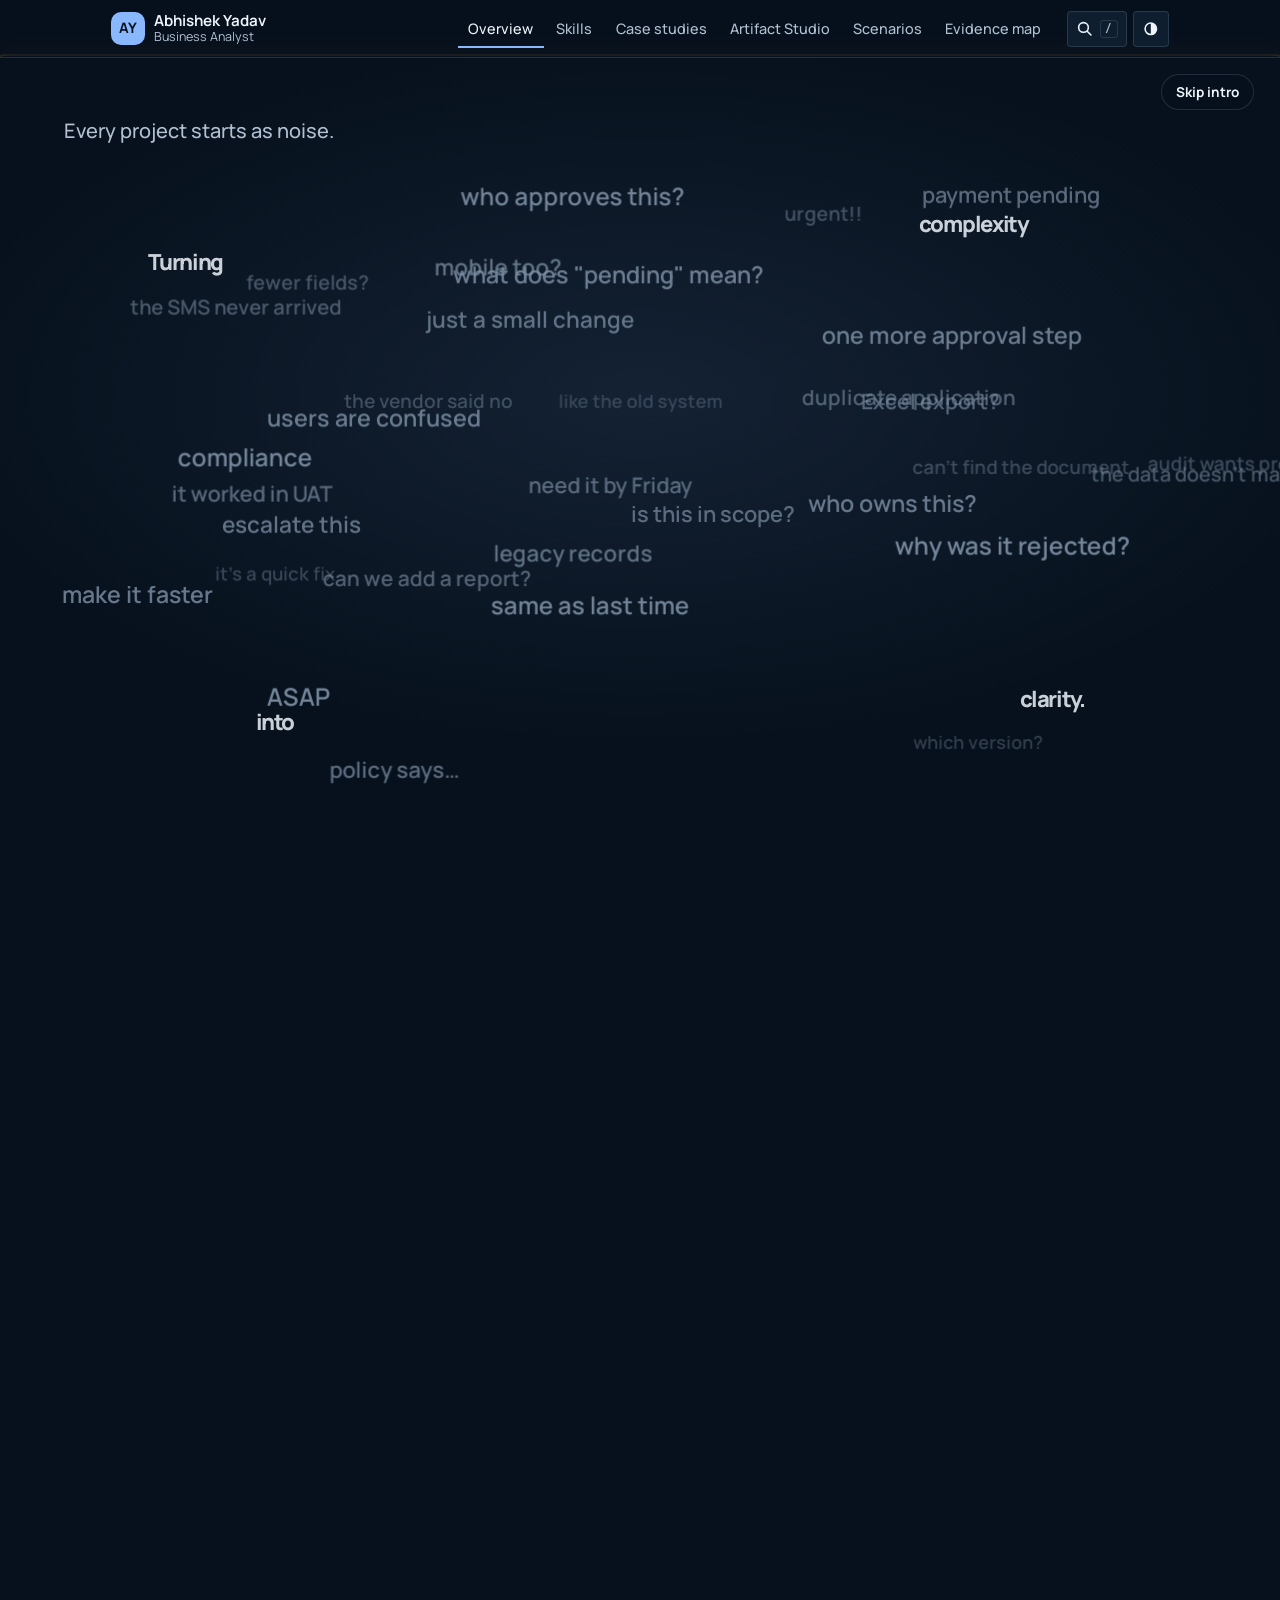
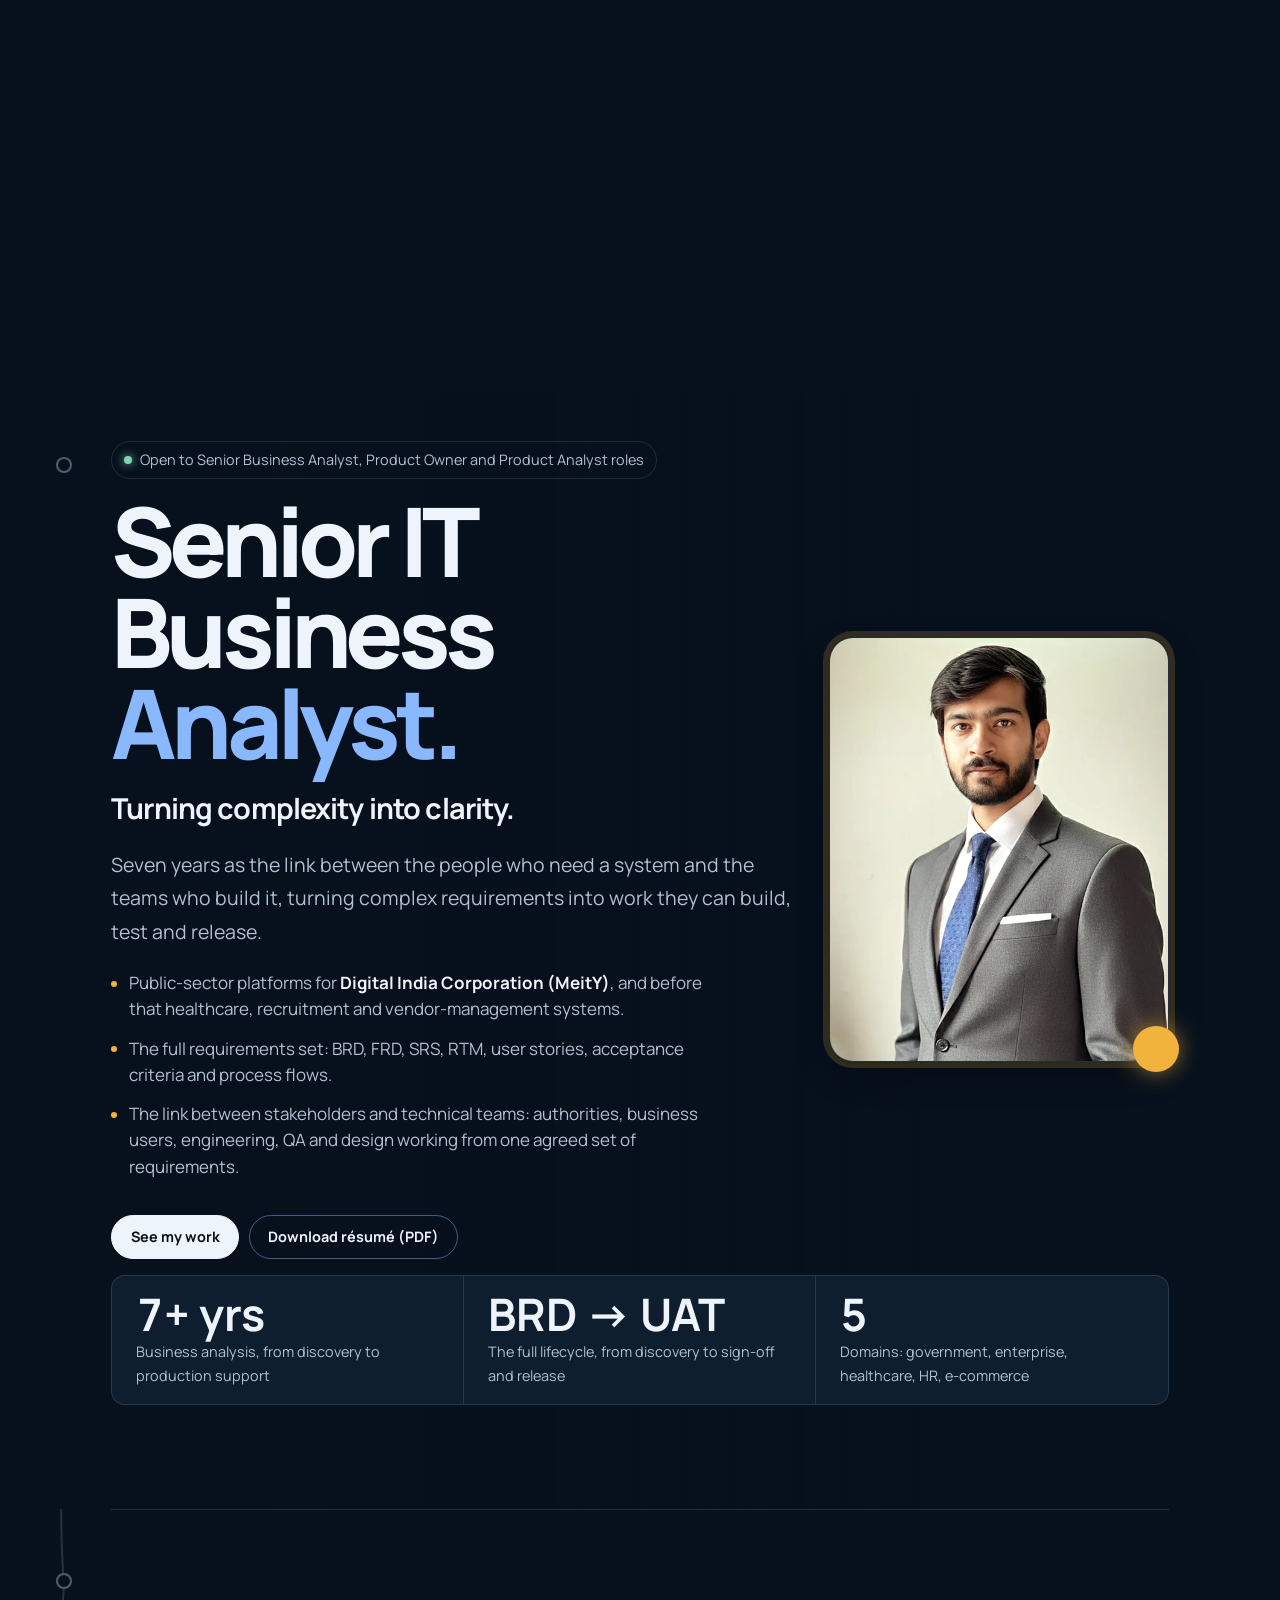
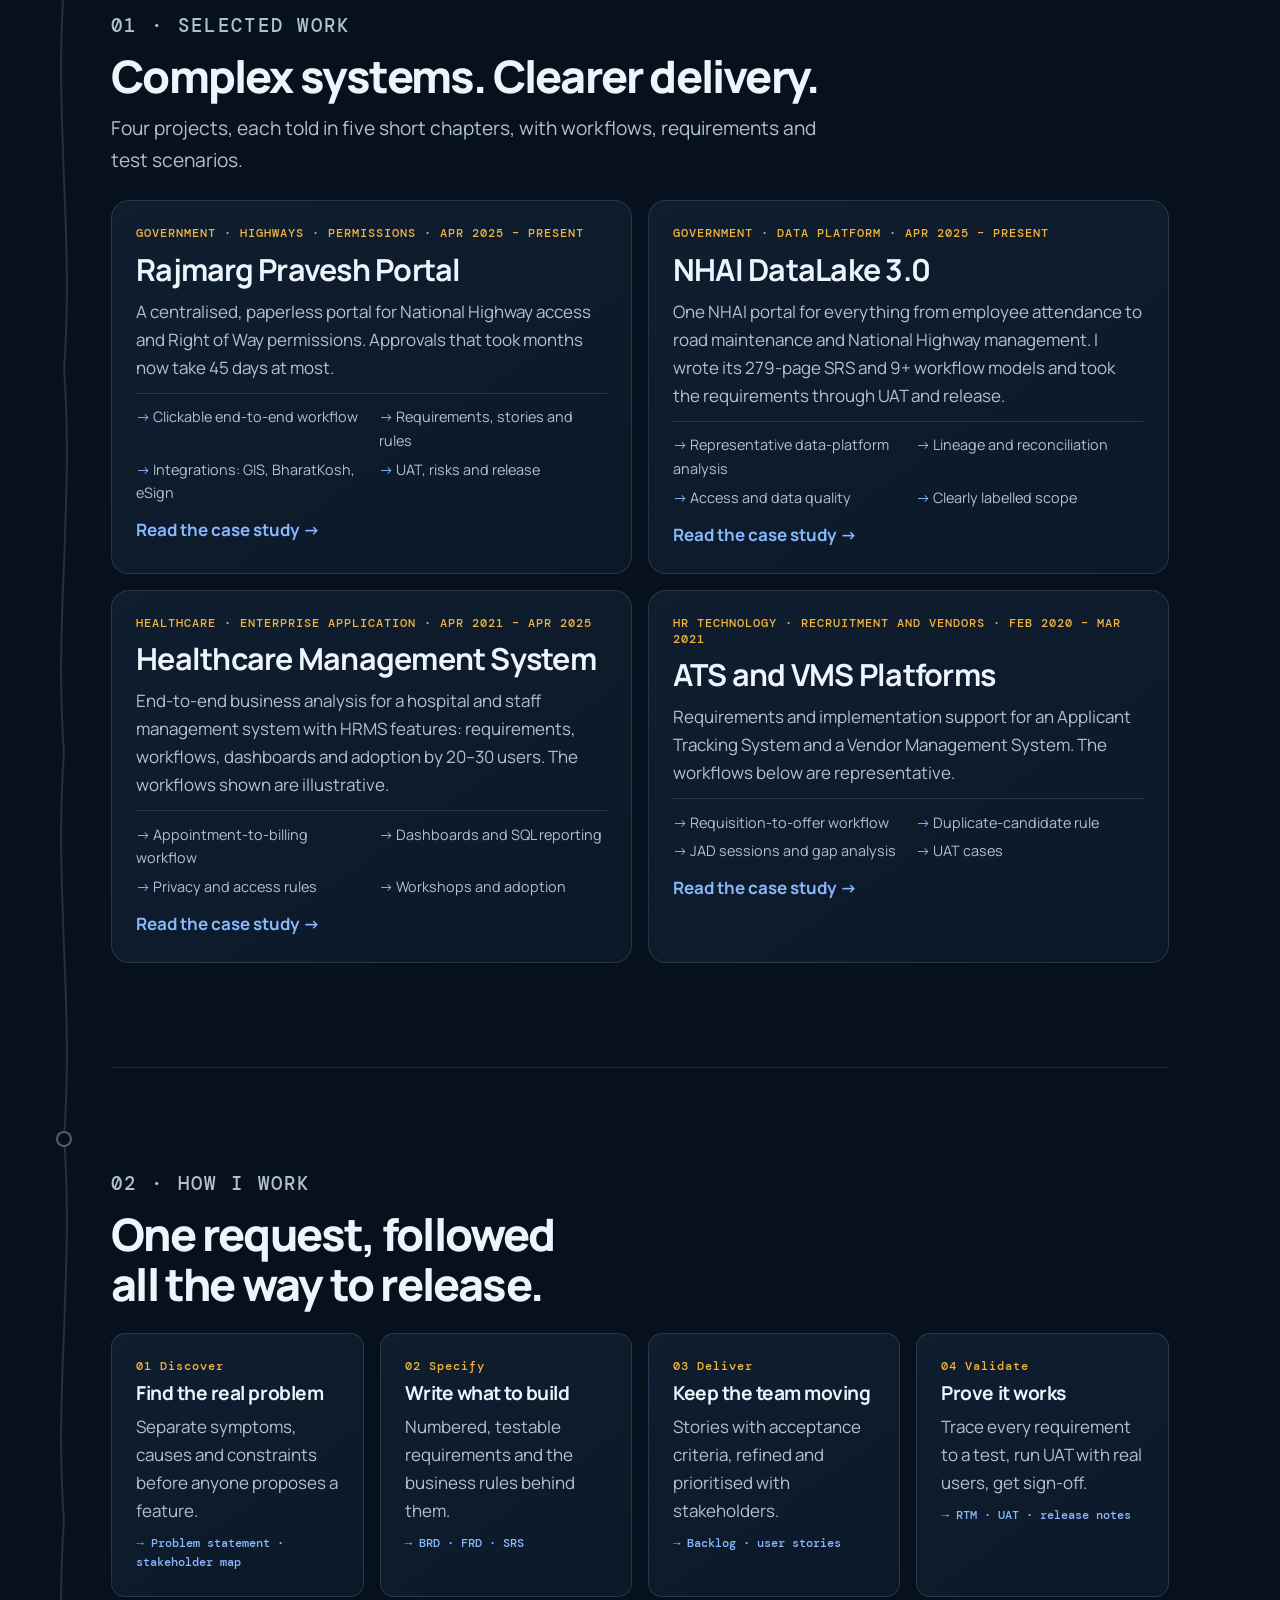
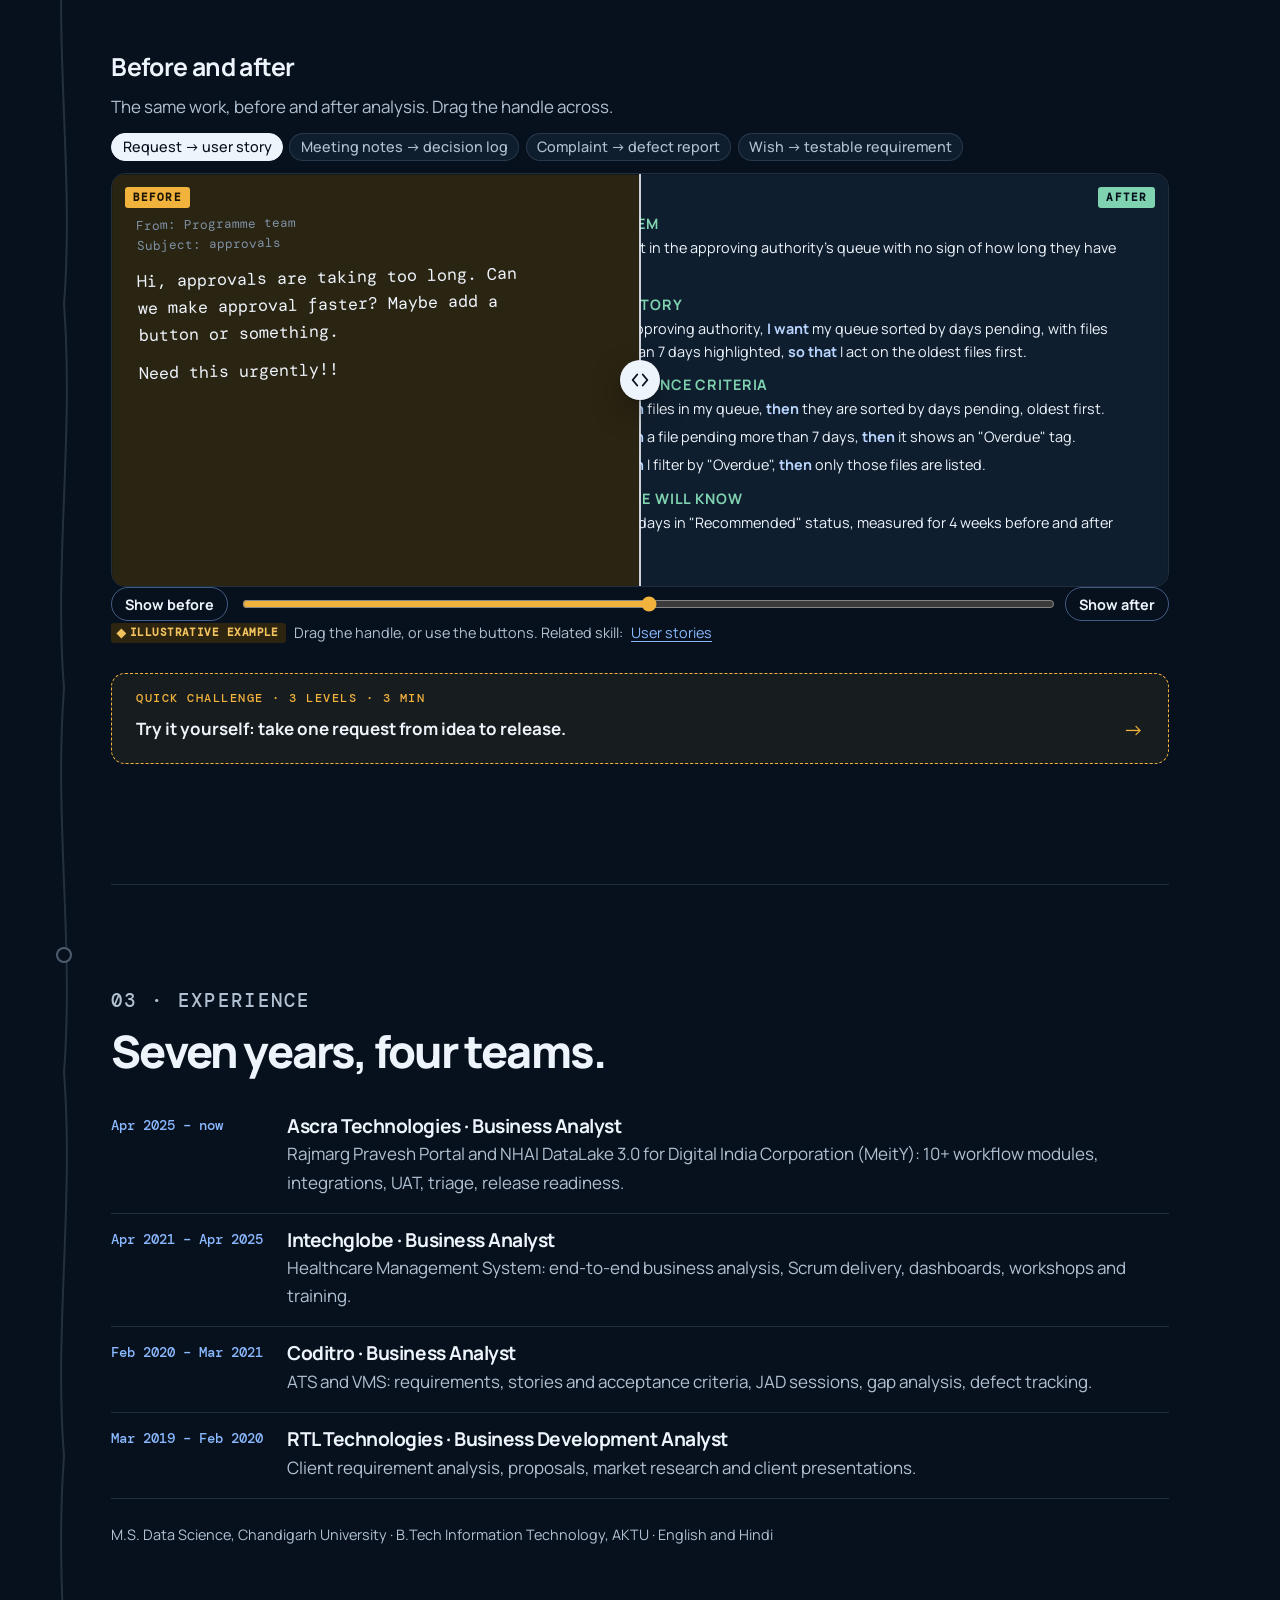
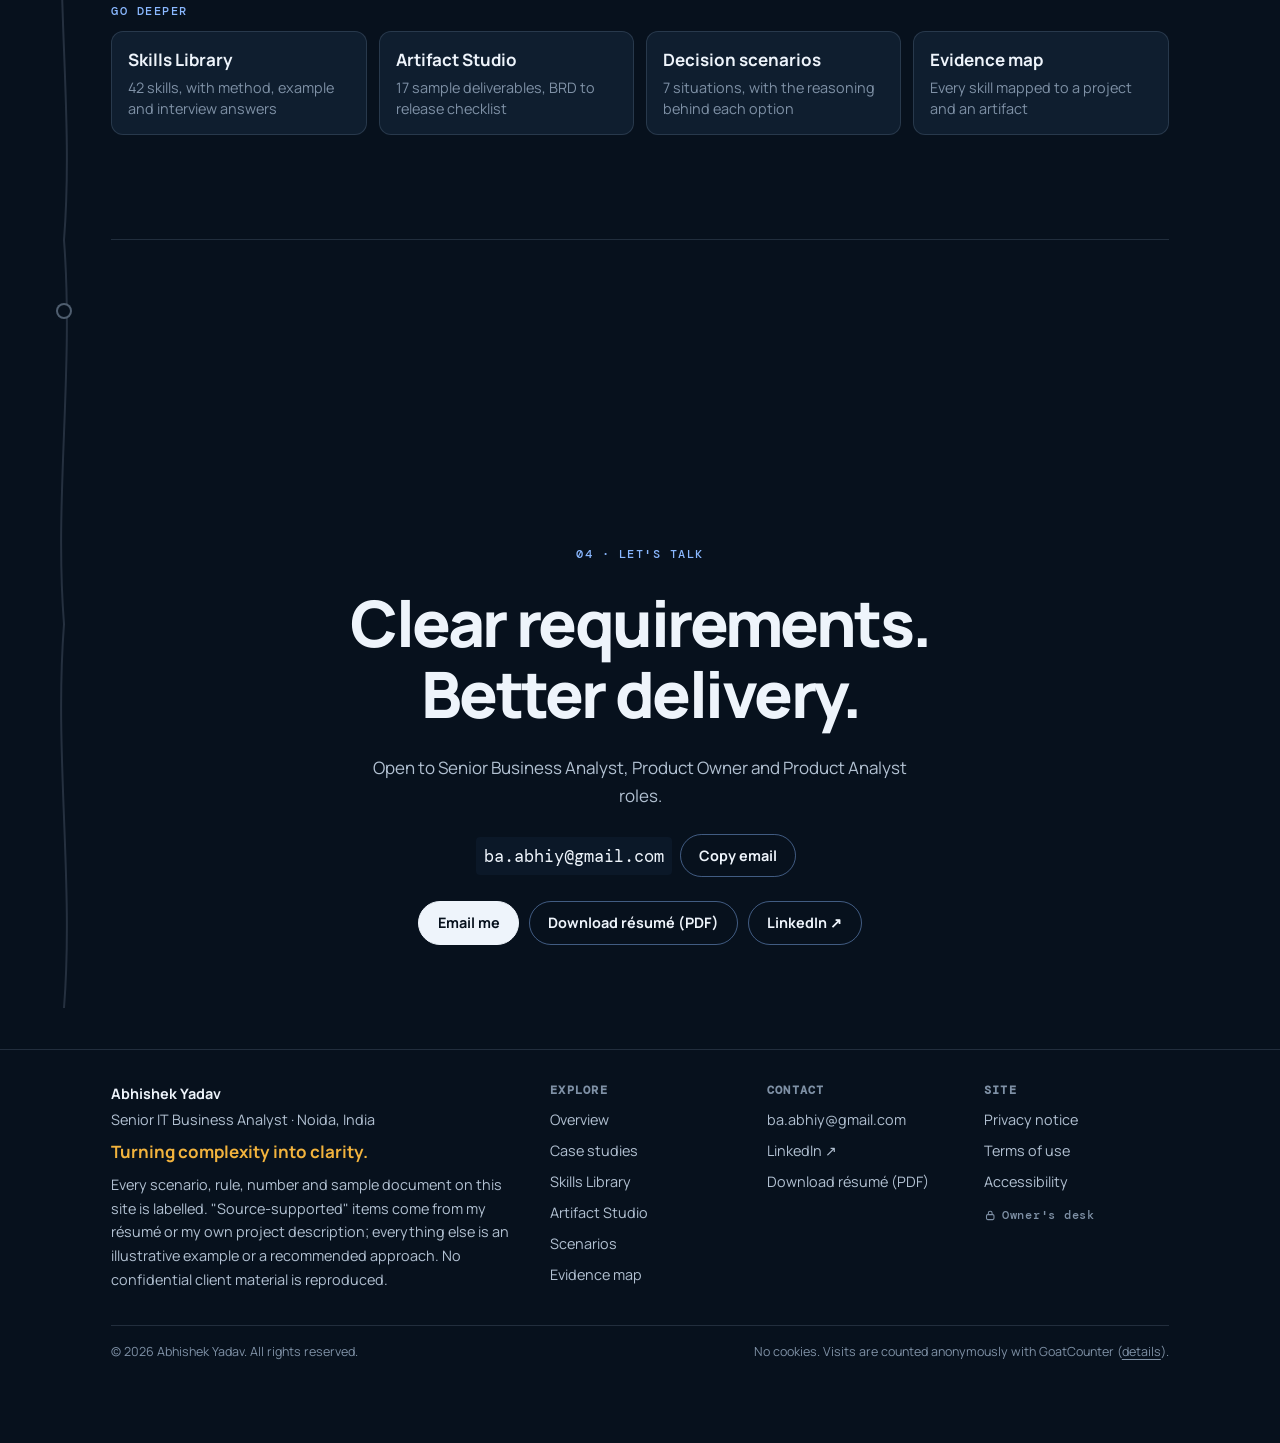
==== index.html @ 82150a5c "Background words: constellation in its own stage above the contact heading, no overlapping words, fa" ====
<!doctype html>
<html lang="en-IN">
<head>
<meta charset="utf-8">
<meta name="viewport" content="width=device-width,initial-scale=1,viewport-fit=cover">
<title>Abhishek Yadav, Business Analyst</title>
<meta name="description" content="Abhishek Yadav, Senior IT Business Analyst: a working Business Analysis knowledge base with a skills library, case studies, sample artifacts and decision scenarios.">
<meta property="og:type" content="website">
<meta property="og:title" content="Abhishek Yadav, Senior IT Business Analyst">
<meta property="og:description" content="Turning complexity into clarity. Case studies, a 42-skill Business Analysis library and sample artifacts from seven years of business analysis.">
<meta property="og:url" content="https://abhiyknp.github.io/Portfolio/">
<meta property="og:image" content="https://abhiyknp.github.io/Portfolio/assets/img/og-card.jpg">
<meta property="og:image:width" content="1200">
<meta property="og:image:height" content="630">
<meta name="twitter:card" content="summary_large_image">
<link rel="icon" href="assets/img/abhishek-yadav.jpg">
<link rel="preconnect" href="https://fonts.googleapis.com">
<link rel="preconnect" href="https://fonts.gstatic.com" crossorigin>
<link rel="stylesheet" href="https://fonts.googleapis.com/css2?family=DM+Mono:wght@400;500&family=Manrope:wght@400;500;600;700;800&display=swap">
<link rel="stylesheet" href="assets/css/main.css?v=20261013d">
<script src="assets/js/loader.js?v=20261013d"></script>
<script>
  /* Apply a saved theme before first paint. Storage may be unavailable; the page works without it. */
  try { var t = localStorage.getItem('pf-theme'); if (t === 'light' || t === 'dark') document.documentElement.setAttribute('data-theme', t); } catch (e) {}
</script>
</head>
<body>
<div class="boot" id="boot" hidden>
  <div class="boot-in">
    <p class="boot-name">Abhishek Yadav · Business Analyst</p>
    <div class="oc-box boot-box" id="boot-box"></div>
  </div>
</div>
<script>
  /* First-visit loader. Only appears if the site is not ready within half a second (a slow connection), so fast
     visits never see it. Progress: page started, page parsed, fonts and images in. Ends on "Ready." and fades out. */
  (function () {
    var boot = document.getElementById('boot'), shown = false, ready = false, ctl = null, steps = 0, shownAt = 0;
    var WORDS = ['requirements?', 'scope?', 'stakeholders', 'deadline!!', 'priorities?', 'who owns this?', 'UAT?', 'sign-off?', 'process?',
      'data?', 'risks?', 'users?', 'backlog', 'why?', 'change request', 'BRD', 'edge cases?', 'approval?'];
    function step(n) { steps = Math.max(steps, n); if (ctl) ctl.set(steps); }
    function hide() { boot.classList.add('boot-out'); document.documentElement.classList.remove('booting'); setTimeout(function () { boot.remove(); }, 500); }
    function show() {
      if (ready || !window.PFLoader) return;
      shown = true; shownAt = Date.now(); boot.hidden = false; document.documentElement.classList.add('booting');
      var box = document.getElementById('boot-box');
      box.innerHTML = PFLoader.markup(WORDS, 'Ready.', 'Loading the portfolio', 3);
      ctl = PFLoader.start(box, { total: 3, onClear: function () { setTimeout(hide, 600); } });
      ctl.set(steps);
    }
    function finish() {
      if (ready) return; ready = true; clearTimeout(timer);
      if (!shown) { boot.remove(); return; }
      /* Stay long enough to read as intentional rather than a flicker. */
      setTimeout(function () { step(3); }, Math.max(0, 1200 - (Date.now() - shownAt)));
    }
    var timer = setTimeout(show, 500);
    step(1);
    document.addEventListener('DOMContentLoaded', function () { step(2); });
    window.addEventListener('load', function () { (document.fonts && document.fonts.ready ? document.fonts.ready : Promise.resolve()).then(finish, finish); });
    setTimeout(finish, 15000);
  })();
</script>
<a class="skip" href="#main">Skip to content</a>

<header class="site-header">
  <div class="bar">
    <a class="brand" href="#home" aria-label="Abhishek Yadav, home">
      <span class="brand-mark" aria-hidden="true">AY</span>
      <span class="brand-text"><strong>Abhishek Yadav</strong><span>Business Analyst</span></span>
    </a>
    <nav class="nav" id="site-nav" aria-label="Main">
      <a href="#home" data-nav="home">Overview</a>
      <a href="#skills" data-nav="skills">Skills</a>
      <a href="#cases" data-nav="cases">Case studies</a>
      <a href="#studio" data-nav="studio">Artifact Studio</a>
      <a href="#scenarios" data-nav="scenarios">Scenarios</a>
      <a href="#evidence" data-nav="evidence">Evidence map</a>
    </nav>
    <div class="bar-tools">
      <button class="icon-btn search-btn" type="button" data-act="palette" aria-label="Search everything (press /)">
        <svg viewBox="0 0 20 20" aria-hidden="true"><circle cx="8.5" cy="8.5" r="5.5" fill="none" stroke="currentColor" stroke-width="1.8"/><path d="M13 13l4 4" stroke="currentColor" stroke-width="1.8" stroke-linecap="round"/></svg>
        <span class="kbd">/</span>
      </button>
      <button class="icon-btn" type="button" data-act="theme" aria-label="Switch colour theme" id="theme-btn">
        <svg viewBox="0 0 20 20" aria-hidden="true"><circle cx="10" cy="10" r="6.5" fill="none" stroke="currentColor" stroke-width="1.8"/><path d="M10 3.5a6.5 6.5 0 0 1 0 13z" fill="currentColor"/></svg>
      </button>
      <button class="icon-btn menu-btn" type="button" data-act="menu" aria-label="Open menu" aria-expanded="false" aria-controls="site-nav">
        <svg viewBox="0 0 20 20" aria-hidden="true"><path d="M3 6h14M3 10h14M3 14h14" stroke="currentColor" stroke-width="1.8" stroke-linecap="round"/></svg>
      </button>
    </div>
  </div>
</header>

<main id="main" tabindex="-1"></main>

<div class="chainage" id="chainage" title="Reading progress">
  <span class="ch-km" id="ch-km">0%</span>
  <span class="ch-phase" id="ch-phase">Discover</span>
  <span class="ch-track"><span class="ch-fill" id="ch-fill"></span></span>
</div>

<footer class="site-footer">
  <div class="wrap foot">
    <div class="foot-grid">
      <div class="foot-brand">
        <p class="foot-name"><strong>Abhishek Yadav</strong><span>Senior IT Business Analyst · Noida, India</span></p>
        <p class="foot-tag">Turning complexity into clarity.</p>
        <p class="muted small">Every scenario, rule, number and sample document on this site is labelled. "Source-supported" items come from my résumé or my own project description; everything else is an illustrative example or a recommended approach. No confidential client material is reproduced.</p>
      </div>
      <nav class="foot-col" aria-label="Explore">
        <h2>Explore</h2>
        <a href="#home">Overview</a><a href="#cases">Case studies</a><a href="#skills">Skills Library</a><a href="#studio">Artifact Studio</a><a href="#scenarios">Scenarios</a><a href="#evidence">Evidence map</a>
      </nav>
      <div class="foot-col">
        <h2>Contact</h2>
        <a href="mailto:ba.abhiy@gmail.com">ba.abhiy@gmail.com</a><a href="https://www.linkedin.com/in/abhiyknp" target="_blank" rel="noopener">LinkedIn ↗</a><a href="assets/Abhishek_Yadav_Business_Analyst_Resume.pdf" download>Download résumé (PDF)</a>
      </div>
      <nav class="foot-col" aria-label="Site information">
        <h2>Site</h2>
        <a href="#privacy">Privacy notice</a><a href="#terms">Terms of use</a><a href="#accessibility">Accessibility</a>
        <p class="foot-owner"><a href="#stats" id="owner-link"><span>Owner's desk</span></a></p>
      </nav>
    </div>
    <div class="foot-base">
      <p>© 2026 Abhishek Yadav. All rights reserved.</p>
      <p>No cookies. Visits are counted anonymously with GoatCounter (<a href="#privacy">details</a>).</p>
    </div>
  </div>
</footer>

<div class="modal" id="modal" hidden>
  <div class="modal-backdrop" data-act="close-modal"></div>
  <div class="modal-box" role="dialog" aria-modal="true" aria-labelledby="modal-title">
    <button class="icon-btn modal-close" type="button" data-act="close-modal" aria-label="Close">
      <svg viewBox="0 0 20 20" aria-hidden="true"><path d="M5 5l10 10M15 5L5 15" stroke="currentColor" stroke-width="1.8" stroke-linecap="round"/></svg>
    </button>
    <div class="modal-body" id="modal-body"></div>
  </div>
</div>

<script src="assets/js/data/skills-a.js?v=20261013d"></script>
<script src="assets/js/data/skills-b.js?v=20261013d"></script>
<script src="assets/js/data/skills-c.js?v=20261013d"></script>
<script src="assets/js/data/cases.js?v=20261013d"></script>
<script src="assets/js/data/flows.js?v=20261013d"></script>
<script src="assets/js/data/artifacts.js?v=20261013d"></script>
<script src="assets/js/data/scenarios.js?v=20261013d"></script>
<script src="assets/js/data/extras.js?v=20261013d"></script>
<script src="assets/js/data/legal.js?v=20261013d"></script>
<script src="assets/js/widgets.js?v=20261013d"></script>
<script src="assets/js/extras.js?v=20261013d"></script>
<script src="assets/js/stats.js?v=20261013d"></script>
<script src="assets/js/owner.js?v=20261013d"></script>
<script src="assets/js/intros.js?v=20261013d"></script>
<script src="assets/js/app.js?v=20261013d"></script>
<script src="assets/js/words-bg.js?v=20261013d"></script>
</body>
</html>
---- assets/css/main.css ----
/* Direction A: a calm, dark navy page in the portfolio's own design language. One gold thread (the traceability idea)
   runs from the intro down the overview; sky blue for links and highlights, gold for signals. Manrope for reading,
   DM Mono for labels. Dark is the default; a light version stays available from the theme toggle. */
:root {
  --paper: #07111d;
  --surface: #0f1e2f;
  --surface-2: #0b1828;
  --ink: #eef4fb;
  --ink-2: #b2c1d2;
  --ink-3: #7f91a6;
  --rule: rgba(164, 190, 220, .17);
  --accent: #8ab8ff;
  --accent-ink: #b9d5ff;
  --accent-soft: #13284a;
  --signal: #f2b33d;
  --signal-soft: #2a2412;
  --on-signal: #1d1503;
  --ev-source: #7fd3b0;
  --ev-source-bg: #11302a;
  --ev-ill: #f2c25f;
  --ev-ill-bg: #2e2510;
  --ev-rec: #a9c8ec;
  --ev-rec-bg: #15263a;
  --bad: #f08a80;
  --bad-bg: #3a1c19;
  --viz-1: #8ab8ff; --viz-2: #f2b33d; --viz-3: #7fd3b0; --viz-4: #8b9aa1; --viz-5: #f08a80;
  --shadow: 0 1px 2px rgba(0, 0, 0, .35), 0 12px 32px rgba(0, 0, 0, .3);
  --f-display: "Manrope", "Segoe UI", Roboto, "Helvetica Neue", Arial, sans-serif;
  --f-body: "Manrope", "Segoe UI", Roboto, "Helvetica Neue", Arial, sans-serif;
  --f-mono: "DM Mono", ui-monospace, "SFMono-Regular", Menlo, Consolas, monospace;
  --s-1: .25rem; --s-2: .5rem; --s-3: .75rem; --s-4: 1rem; --s-5: 1.5rem; --s-6: 2rem; --s-7: 3rem; --s-8: 4.5rem;
  --t-xs: .78rem; --t-sm: .9rem; --t-md: 1.0625rem; --t-lg: 1.2rem; --t-xl: 1.55rem; --t-2xl: clamp(1.9rem, 4vw, 2.8rem); --t-3xl: clamp(2.6rem, 7vw, 5.4rem);
  --r: 14px;
  --maxw: 1160px;
  --tb: 64px;
  color-scheme: dark;
}
:root[data-theme="light"] {
  --paper: #f4f6f9; --surface: #ffffff; --surface-2: #eaeff5; --ink: #0d1a28; --ink-2: #455669; --ink-3: #6a7b8e; --rule: #d6dee8;
  --accent: #2a5fb4; --accent-ink: #1b4486; --accent-soft: #e1ebfa; --signal: #c98a12; --signal-soft: #fbefd2; --on-signal: #1d1503;
  --ev-source: #17664f; --ev-source-bg: #dcebe4; --ev-ill: #8a5800; --ev-ill-bg: #fbefd2; --ev-rec: #2d5a86; --ev-rec-bg: #dfe8f2;
  --bad: #a3322a; --bad-bg: #f6e0dd;
  --viz-1: #2a5fb4; --viz-2: #c98a12; --viz-3: #17664f; --viz-4: #7a8a93; --viz-5: #a3322a;
  --shadow: 0 1px 2px rgba(13, 26, 40, .06), 0 10px 28px rgba(13, 26, 40, .08);
  color-scheme: light;
}

*, *::before, *::after { box-sizing: border-box; }
html { -webkit-text-size-adjust: 100%; scroll-padding-top: 5rem; padding-top: env(safe-area-inset-top, 0px); padding-bottom: env(safe-area-inset-bottom, 0px); }
body { margin: 0; background: var(--paper); color: var(--ink); font: 400 var(--t-md)/1.65 var(--f-body); overflow-x: hidden; }
img { max-width: 100%; }
[hidden] { display: none !important; }
a { color: var(--accent); text-underline-offset: 3px; }
a:hover { color: var(--accent-ink); }
:focus-visible { outline: 2px solid var(--signal); outline-offset: 2px; border-radius: 4px; }
h1, h2, h3, h4 { font-family: var(--f-display); line-height: 1.12; text-wrap: balance; margin: 0; letter-spacing: -.02em; }
h1 { font-size: var(--t-3xl); font-weight: 800; letter-spacing: -.05em; line-height: 1; }
h2 { font-size: var(--t-2xl); font-weight: 800; letter-spacing: -.04em; }
h3 { font-size: var(--t-xl); font-weight: 700; letter-spacing: -.025em; }
h4 { font-size: var(--t-lg); font-weight: 700; }
p { margin: 0; }
code, pre, .mono { font-family: var(--f-mono); }
pre { background: var(--surface-2); border: 1px solid var(--rule); border-radius: var(--r); padding: var(--s-4); overflow-x: auto; font-size: .8125rem; line-height: 1.55; margin: 0; white-space: pre; }
code { font-size: .875em; }
p code, li code, td code { background: var(--surface-2); padding: .05em .3em; border-radius: 3px; }
table { border-collapse: collapse; width: 100%; font-size: var(--t-sm); }
th, td { text-align: left; vertical-align: top; padding: .5rem .6rem; border-bottom: 1px solid var(--rule); }
th { font-weight: 600; color: var(--ink-2); font-size: var(--t-xs); text-transform: uppercase; letter-spacing: .06em; background: var(--surface-2); }
table.num td:not(:first-child) { font-variant-numeric: tabular-nums; text-align: right; }
.tw, .tw-auto { overflow-x: auto; max-width: 100%; }
.tw table { min-width: 640px; }
.tw-auto > table { min-width: min(560px, 100%); }
ul, ol { margin: 0; padding-left: 1.25rem; }
li + li { margin-top: .3rem; }

.skip { position: absolute; left: -999px; top: 0; background: var(--signal); color: var(--on-signal); padding: .5rem 1rem; z-index: 100; }
.skip:focus { left: 1rem; top: 1rem; }

.wrap { max-width: var(--maxw); margin: 0 auto; padding-inline: max(16px, 4vw); }
.muted { color: var(--ink-2); }
.small { font-size: var(--t-sm); }
.kicker { font: 500 var(--t-xs)/1.3 var(--f-mono); letter-spacing: .08em; text-transform: uppercase; color: var(--ink-2); display: flex; gap: .6rem; align-items: center; flex-wrap: wrap; }
.kicker .km { color: var(--on-signal); background: var(--signal); padding: .1rem .4rem; border-radius: 3px; }
.lede { font-size: var(--t-lg); color: var(--ink-2); max-width: 62ch; }
.note { font-size: var(--t-sm); color: var(--ink-2); border-left: 3px solid var(--signal); padding-left: .75rem; }

/* Scene */

/* Header */
.site-header { position: sticky; top: env(safe-area-inset-top, 0px); z-index: 30; background: color-mix(in srgb, var(--paper) 88%, transparent); backdrop-filter: blur(10px); -webkit-backdrop-filter: blur(10px); border-bottom: 1px solid var(--rule); }
.bar { max-width: var(--maxw); margin: 0 auto; padding: .6rem max(16px, 4vw); display: flex; align-items: center; gap: var(--s-4); }
.brand { display: flex; gap: .6rem; align-items: center; text-decoration: none; color: var(--ink); min-width: 0; }
.brand-mark { width: 2.1rem; height: 2.1rem; display: grid; place-items: center; background: var(--accent); color: var(--paper); font: 700 .9rem/1 var(--f-display); font-stretch: 125%; border-radius: 4px; flex: none; }
.brand-text { display: flex; flex-direction: column; line-height: 1.15; min-width: 0; }
.brand-text strong { font: 650 .95rem/1.1 var(--f-display); font-stretch: 112%; white-space: nowrap; }
.brand-text span { font-size: var(--t-xs); color: var(--ink-2); white-space: nowrap; }
.nav { display: flex; gap: .15rem; margin-left: auto; }
.nav a { color: var(--ink-2); text-decoration: none; padding: .45rem .65rem; border-radius: 4px; font-size: var(--t-sm); font-weight: 500; white-space: nowrap; }
.nav a:hover { color: var(--ink); background: var(--surface-2); }
.nav a[aria-current="page"] { color: var(--ink); box-shadow: inset 0 -2px 0 var(--accent); border-radius: 0; }
.bar-tools { display: flex; gap: .35rem; align-items: center; }
.icon-btn { display: inline-flex; align-items: center; gap: .35rem; height: 2.25rem; min-width: 2.25rem; padding: 0 .5rem; justify-content: center; border: 1px solid var(--rule); background: var(--surface); color: var(--ink); border-radius: 4px; cursor: pointer; font: inherit; }
.icon-btn:hover { border-color: var(--ink-3); }
.icon-btn svg { width: 1.1rem; height: 1.1rem; }
.kbd { font: 500 .7rem/1 var(--f-mono); border: 1px solid var(--rule); border-radius: 3px; padding: .15rem .3rem; color: var(--ink-2); }
.menu-btn { display: none; }
@media (max-width: 1020px) {
  .menu-btn { display: inline-flex; }
  .bar-tools { margin-left: auto; }
  .nav { display: none; position: absolute; left: 0; right: 0; top: 100%; flex-direction: column; background: var(--surface); border-bottom: 1px solid var(--rule); padding: .5rem max(16px, 4vw) 1rem; box-shadow: var(--shadow); }
  .nav.open { display: flex; }
  .nav a { padding: .7rem .5rem; font-size: var(--t-md); }
  .nav a[aria-current="page"] { box-shadow: inset 3px 0 0 var(--accent); padding-left: .75rem; }
}
@media (max-width: 420px) { .brand-text span { display: none; } .search-btn .kbd { display: none; } }

main { position: relative; z-index: 1; display: block; outline: none; min-height: 70vh; }
.site-footer { position: relative; z-index: 1; border-top: 1px solid var(--rule); background: var(--paper); padding-block: var(--s-6) 5rem; }
.foot { display: grid; gap: var(--s-2); font-size: var(--t-sm); }
.foot .muted { max-width: 80ch; }

/* Chainage progress */
.chainage { position: fixed; z-index: 25; left: max(12px, 1.5vw); bottom: calc(12px + env(safe-area-inset-bottom, 0px)); display: grid; grid-template-columns: auto auto; gap: .15rem .6rem; align-items: center; background: var(--surface); border: 1px solid var(--rule); border-radius: 4px; padding: .35rem .6rem .45rem; box-shadow: var(--shadow); font: 500 .72rem/1.2 var(--f-mono); }
.ch-km { color: var(--on-signal); background: var(--signal); padding: .05rem .3rem; border-radius: 2px; font-variant-numeric: tabular-nums; }
.ch-phase { color: var(--ink-2); text-transform: uppercase; letter-spacing: .08em; }
.ch-track { grid-column: 1 / -1; height: 3px; background: var(--surface-2); border-radius: 2px; overflow: hidden; }
.ch-fill { display: block; height: 100%; width: 0; background: var(--accent); }

/* Buttons and chips */
.btn { display: inline-flex; align-items: center; gap: .5rem; padding: .65rem 1rem; border-radius: 4px; border: 1px solid var(--accent); background: var(--accent); color: var(--paper); font: 600 var(--t-sm)/1.2 var(--f-body); text-decoration: none; cursor: pointer; }
.btn:hover { background: var(--accent-ink); border-color: var(--accent-ink); color: var(--paper); }
.btn.ghost { background: var(--surface); color: var(--ink); border-color: var(--rule); }
.btn.ghost:hover { border-color: var(--ink-3); color: var(--ink); background: var(--surface); }
.btn-row { display: flex; flex-wrap: wrap; gap: .6rem; }
.chip { display: inline-flex; align-items: center; gap: .35rem; padding: .3rem .65rem; border-radius: 999px; border: 1px solid var(--rule); background: var(--surface); color: var(--ink-2); font: 500 var(--t-sm)/1.2 var(--f-body); cursor: pointer; text-decoration: none; }
.chip:hover { border-color: var(--ink-3); color: var(--ink); }
.chip[aria-pressed="true"] { background: var(--ink); color: var(--paper); border-color: var(--ink); }
.chip .n { font: 500 .7rem/1 var(--f-mono); opacity: .75; }
.chips { display: flex; flex-wrap: wrap; gap: .4rem; }

/* Evidence badges */
.ev { display: inline-flex; align-items: center; gap: .3rem; font: 600 .7rem/1.2 var(--f-mono); letter-spacing: .04em; text-transform: uppercase; padding: .2rem .45rem; border-radius: 3px; white-space: nowrap; vertical-align: .1em; }
.ev::before { content: ""; width: .5rem; height: .5rem; flex: none; }
.ev-source { color: var(--ev-source); background: var(--ev-source-bg); }
.ev-source::before { background: currentColor; border-radius: 50%; }
.ev-brief { color: var(--ev-source); background: var(--ev-source-bg); }
.ev-brief::before { border: 1.5px solid currentColor; border-radius: 50%; }
.ev-ill, .ev-illustrative { color: var(--ev-ill); background: var(--ev-ill-bg); }
.ev-ill::before, .ev-illustrative::before { background: currentColor; transform: rotate(45deg); width: .42rem; height: .42rem; }
.ev-rec, .ev-recommended { color: var(--ev-rec); background: var(--ev-rec-bg); }
.ev-rec::before, .ev-recommended::before { border: 1.5px solid currentColor; }
.ev-mixed { color: var(--ink-2); background: var(--surface-2); }
.ev-mixed::before { background: linear-gradient(90deg, var(--ev-source) 50%, var(--ev-ill) 50%); border-radius: 50%; }
mark.ev { margin-right: .25rem; }

/* Sections */
.page { padding-block: var(--s-7) var(--s-8); display: grid; gap: var(--s-7); }
.page > * { min-width: 0; }
.page-head { display: grid; gap: var(--s-3); }
.section { display: grid; gap: var(--s-5); }
.section-head { display: flex; justify-content: space-between; align-items: end; gap: var(--s-4); flex-wrap: wrap; }
.section-head p { max-width: 60ch; }
.grid { display: grid; gap: var(--s-4); }
.g2 { grid-template-columns: repeat(auto-fit, minmax(min(100%, 320px), 1fr)); }
.g3 { grid-template-columns: repeat(auto-fill, minmax(min(100%, 280px), 1fr)); }
.g4 { grid-template-columns: repeat(auto-fill, minmax(min(100%, 220px), 1fr)); }
.card { background: var(--surface); border: 1px solid var(--rule); border-radius: var(--r); padding: var(--s-5); display: grid; gap: var(--s-3); align-content: start; min-width: 0; }
a.card { color: inherit; text-decoration: none; transition: border-color .15s, transform .15s; }
a.card:hover { border-color: var(--accent); }
.card h3 { font-size: var(--t-lg); }
.card .meta { display: flex; flex-wrap: wrap; gap: .4rem; align-items: center; }
.card-foot { display: flex; justify-content: space-between; align-items: center; gap: .5rem; margin-top: auto; font-size: var(--t-sm); color: var(--ink-2); }
.card-foot > :first-child { min-width: 0; }
.panel { background: var(--surface); border: 1px solid var(--rule); border-radius: var(--r); padding: var(--s-5); min-width: 0; }

/* Home */
.hero { position: relative; isolation: isolate; padding-block: clamp(3rem, 8vw, 6rem) var(--s-6); display: grid; gap: var(--s-5); }
/* Scrim keeps hero text readable over the background words: solid on the text side, clear on the right. */
.hero::before { content: ""; position: absolute; z-index: -1; top: 0; bottom: 0; left: calc(50% - 50vw); width: 100vw; background: linear-gradient(90deg, var(--paper) 0%, color-mix(in srgb, var(--paper) 88%, transparent) 42%, transparent 68%); pointer-events: none; }
@media (max-width: 860px) { .hero::before { background: color-mix(in srgb, var(--paper) 80%, transparent); } }
.hero h1 { max-width: 15ch; }
.hero h1 em { font-style: normal; color: var(--accent); }
.hero .lede { max-width: 54ch; }
.hero-meta { display: flex; flex-wrap: wrap; gap: .4rem 1.2rem; font-size: var(--t-sm); color: var(--ink-2); }
.hero-meta span { display: inline-flex; gap: .4rem; align-items: center; }
.glance { display: grid; grid-template-columns: repeat(auto-fit, minmax(min(100%, 200px), 1fr)); border: 1px solid var(--rule); border-radius: var(--r); background: var(--surface); }
.glance > div { padding: var(--s-4) var(--s-5); border-right: 1px solid var(--rule); display: grid; gap: .25rem; align-content: start; }
.glance > div:last-child { border-right: 0; }
.glance .v { font: 700 var(--t-2xl)/1 var(--f-display); font-stretch: 112%; font-variant-numeric: tabular-nums; }
.glance .l { font-size: var(--t-sm); color: var(--ink-2); }
@media (max-width: 700px) { .glance > div { border-right: 0; border-bottom: 1px solid var(--rule); } .glance > div:last-child { border-bottom: 0; } }
.summary60 { display: grid; grid-template-columns: minmax(0, 1fr) minmax(0, 1.3fr); gap: var(--s-6); align-items: start; }
@media (max-width: 860px) { .summary60 { grid-template-columns: 1fr; } }
.summary60 ol { display: grid; gap: .6rem; padding-left: 1.4rem; }
.summary60 li::marker { font-family: var(--f-mono); color: var(--accent); font-weight: 500; }
.timeline { display: grid; gap: 0; border-left: 2px solid var(--rule); margin-left: .4rem; }
.tl-item { position: relative; padding: 0 0 var(--s-5) var(--s-5); display: grid; gap: .3rem; }
.tl-item::before { content: ""; position: absolute; left: -.45rem; top: .35rem; width: .8rem; height: .8rem; background: var(--paper); border: 2px solid var(--accent); border-radius: 2px; transform: rotate(45deg); }
.tl-item:first-child::before { background: var(--accent); }
.tl-when { font: 500 var(--t-xs)/1.2 var(--f-mono); color: var(--ink-2); letter-spacing: .04em; }
.tl-item h3 { font-size: var(--t-lg); }
.chain { display: flex; flex-wrap: wrap; gap: .35rem; align-items: center; }
.chain button { font: 500 var(--t-sm)/1.2 var(--f-mono); padding: .45rem .6rem; border: 1px solid var(--rule); background: var(--surface); color: var(--ink); border-radius: 4px; cursor: pointer; }
.chain button[aria-pressed="true"] { background: var(--accent); color: var(--paper); border-color: var(--accent); }
.chain .arrow { color: var(--ink-3); font-family: var(--f-mono); }
.chain-out { min-height: 6.5rem; }
.chain-out h4 { font-size: var(--t-md); margin-bottom: .35rem; }
.cap { border-top: 3px solid var(--accent); }
.cap ul { font-size: var(--t-sm); color: var(--ink-2); }
.legend { display: grid; gap: var(--s-3); grid-template-columns: repeat(auto-fit, minmax(min(100%, 240px), 1fr)); }
.legend > div { display: grid; gap: .35rem; align-content: start; }
.contact { display: grid; gap: var(--s-4); grid-template-columns: repeat(auto-fit, minmax(min(100%, 260px), 1fr)); }
.copy-line { display: flex; gap: .5rem; align-items: center; flex-wrap: wrap; }
.copy-line code { font-size: var(--t-md); user-select: all; background: var(--surface-2); padding: .3rem .5rem; border-radius: 4px; word-break: break-all; }

/* Library */
.filters { display: grid; gap: var(--s-3); position: sticky; top: calc(3.5rem + env(safe-area-inset-top, 0px)); z-index: 5; background: var(--paper); padding-block: var(--s-3); border-bottom: 1px solid var(--rule); }
.search { display: flex; align-items: center; gap: .5rem; background: var(--surface); border: 1px solid var(--rule); border-radius: 4px; padding: 0 .75rem; }
.search:focus-within { border-color: var(--accent); }
.search input { flex: 1; min-width: 0; border: 0; background: transparent; color: var(--ink); font: inherit; padding: .7rem 0; outline: none; }
.search svg { width: 1.1rem; height: 1.1rem; color: var(--ink-3); flex: none; }
.filter-row { display: flex; gap: .5rem; align-items: center; flex-wrap: wrap; }
.filter-row > span { font: 500 var(--t-xs)/1 var(--f-mono); text-transform: uppercase; letter-spacing: .06em; color: var(--ink-3); min-width: 4.5rem; }
.result-count { font-size: var(--t-sm); color: var(--ink-2); }
.area-block { display: grid; gap: var(--s-3); }
.area-block h2 { font-size: var(--t-xl); display: flex; gap: .6rem; align-items: baseline; }
.area-letter { font: 600 var(--t-sm)/1 var(--f-mono); color: var(--on-signal); background: var(--signal); padding: .2rem .4rem; border-radius: 3px; }
.empty { padding: var(--s-6); text-align: center; color: var(--ink-2); border: 1px dashed var(--rule); border-radius: var(--r); }

/* Detail pages */
.crumbs { font-size: var(--t-sm); color: var(--ink-2); display: flex; gap: .4rem; flex-wrap: wrap; }
.crumbs a { color: var(--ink-2); }
.detail { display: grid; grid-template-columns: minmax(0, 1fr) 260px; gap: var(--s-6); align-items: start; }
@media (max-width: 960px) { .detail { grid-template-columns: 1fr; } .toc { display: none; } }
.toc { position: sticky; top: 5rem; display: grid; gap: .15rem; font-size: var(--t-sm); max-height: calc(100vh - 7rem); overflow: auto; padding-right: .25rem; }
.toc a { color: var(--ink-2); text-decoration: none; padding: .25rem .5rem; border-left: 2px solid var(--rule); }
.toc a:hover { color: var(--ink); border-left-color: var(--accent); }
.toc .toc-title { font: 500 var(--t-xs)/1.2 var(--f-mono); text-transform: uppercase; letter-spacing: .06em; color: var(--ink-3); margin-bottom: .4rem; }
.stack { display: grid; gap: var(--s-4); min-width: 0; }
.blocks { display: grid; gap: var(--s-3); }
.block { background: var(--surface); border: 1px solid var(--rule); border-radius: var(--r); min-width: 0; }
.block > summary { list-style: none; cursor: pointer; padding: var(--s-4) var(--s-5); display: flex; gap: .75rem; align-items: center; flex-wrap: wrap; }
.block > summary::-webkit-details-marker { display: none; }
.block > summary .num { font: 500 var(--t-xs)/1 var(--f-mono); color: var(--ink-3); min-width: 1.6rem; }
.block > summary h3 { font-size: var(--t-md); font-weight: 600; flex: 1; min-width: 12rem; font-family: var(--f-body); font-stretch: 100%; }
.block > summary::after { content: ""; width: .55rem; height: .55rem; border-right: 2px solid var(--ink-3); border-bottom: 2px solid var(--ink-3); transform: rotate(45deg); margin-left: auto; transition: transform .15s; flex: none; }
.block[open] > summary::after { transform: rotate(-135deg); }
.block[open] > summary { border-bottom: 1px solid var(--rule); }
.block-body { padding: var(--s-4) var(--s-5) var(--s-5); display: grid; gap: var(--s-3); min-width: 0; }
.prose { display: grid; gap: var(--s-3); max-width: 75ch; min-width: 0; }
.prose ul.ac, .doc ol.ac, .prose ol.ac { list-style: none; padding: 0; display: grid; gap: .5rem; }
.prose ul.ac li, .doc ol.ac li { border-left: 3px solid var(--accent); padding: .35rem .75rem; background: var(--surface-2); border-radius: 0 4px 4px 0; margin: 0; }
.two { display: grid; grid-template-columns: repeat(auto-fit, minmax(min(100%, 260px), 1fr)); gap: var(--s-4); }
.two h4 { font-size: var(--t-sm); font-family: var(--f-mono); text-transform: uppercase; letter-spacing: .06em; color: var(--ink-2); margin-bottom: .4rem; font-weight: 500; }
.mistakes { display: grid; gap: .5rem; }
.mistakes > div { display: grid; grid-template-columns: minmax(0, 1fr) minmax(0, 1fr); gap: var(--s-4); padding: .6rem 0; border-bottom: 1px solid var(--rule); }
@media (max-width: 640px) { .mistakes > div { grid-template-columns: 1fr; gap: .25rem; } }
.mistakes .m::before { content: "Mistake  "; font: 600 .7rem var(--f-mono); color: var(--bad); text-transform: uppercase; letter-spacing: .06em; }
.mistakes .f::before { content: "Instead  "; font: 600 .7rem var(--f-mono); color: var(--accent); text-transform: uppercase; letter-spacing: .06em; }
.collab { display: grid; gap: 0; }
.collab > div { display: grid; grid-template-columns: 9rem minmax(0, 1fr); gap: var(--s-3); padding: .5rem 0; border-bottom: 1px solid var(--rule); }
@media (max-width: 520px) { .collab > div { grid-template-columns: 1fr; gap: .1rem; } }
.collab dt { font-weight: 600; font-size: var(--t-sm); }
.collab dd { margin: 0; }
.qa { border-left: 3px solid var(--signal); padding-left: var(--s-4); display: grid; gap: .5rem; }
.qa .q { font-weight: 600; }
.illus-flag { display: flex; gap: .5rem; align-items: center; flex-wrap: wrap; }
.facts { display: grid; gap: 0; }
.facts > div { display: grid; grid-template-columns: 12rem minmax(0, 1fr) auto; gap: var(--s-3); padding: .6rem 0; border-bottom: 1px solid var(--rule); align-items: start; }
@media (max-width: 700px) { .facts > div { grid-template-columns: 1fr; gap: .25rem; } }
.facts .k { font: 500 var(--t-xs)/1.4 var(--f-mono); text-transform: uppercase; letter-spacing: .06em; color: var(--ink-2); }
.pager { display: flex; justify-content: space-between; gap: var(--s-4); flex-wrap: wrap; }
.pager a { max-width: 48%; }
.tool-row { display: flex; gap: .5rem; flex-wrap: wrap; justify-content: space-between; align-items: center; }

/* Tabs */
.tabs { display: grid; gap: var(--s-4); min-width: 0; }
.tablist { display: flex; gap: .25rem; border-bottom: 1px solid var(--rule); overflow-x: auto; scrollbar-width: thin; }
.tablist [role="tab"] { flex: none; border: 0; background: none; color: var(--ink-2); padding: .65rem .85rem; font: 500 var(--t-sm)/1.2 var(--f-body); cursor: pointer; border-bottom: 2px solid transparent; margin-bottom: -1px; }
.tablist [role="tab"][aria-selected="true"] { color: var(--ink); border-bottom-color: var(--accent); }
.tablist [role="tab"]:hover { color: var(--ink); }
[role="tabpanel"] { min-width: 0; display: grid; gap: var(--s-3); }
.doc { display: grid; gap: var(--s-3); background: var(--surface); border: 1px solid var(--rule); border-radius: var(--r); padding: var(--s-5); min-width: 0; }
.doc h4 { font-size: var(--t-md); font-family: var(--f-body); font-stretch: 100%; font-weight: 600; margin-top: .4rem; }
.doc-meta { font: 500 var(--t-xs)/1.4 var(--f-mono); color: var(--ink-2); padding-bottom: .5rem; border-bottom: 1px solid var(--rule); }
td.ok { color: var(--accent); font-weight: 600; }
td.bad { color: var(--bad); font-weight: 600; }
td.warn { color: var(--ev-ill); font-weight: 600; }
ul.check { list-style: none; padding: 0; display: grid; gap: .45rem; }
ul.check li { padding-left: 1.6rem; position: relative; margin: 0; }
ul.check li::before { content: ""; position: absolute; left: 0; top: .3rem; width: .9rem; height: .9rem; border: 1.5px solid var(--accent); border-radius: 2px; }
ul.check li::after { content: ""; position: absolute; left: .3rem; top: .42rem; width: .3rem; height: .55rem; border-right: 2px solid var(--accent); border-bottom: 2px solid var(--accent); transform: rotate(45deg); }

/* Wireframe illustration */
.wf { border: 1.5px dashed var(--ink-3); border-radius: var(--r); padding: var(--s-4); display: grid; gap: .5rem; font-size: var(--t-sm); background: var(--surface); }
.wf-bar { display: flex; justify-content: space-between; gap: .5rem; flex-wrap: wrap; font-weight: 600; }
.wf-pill { font: 500 .72rem var(--f-mono); background: var(--signal-soft); color: var(--ev-ill); padding: .15rem .45rem; border-radius: 99px; }
.wf-tabs { display: flex; gap: .8rem; color: var(--ink-3); border-bottom: 1px solid var(--rule); padding-bottom: .3rem; flex-wrap: wrap; }
.wf-tabs .on { color: var(--ink); border-bottom: 2px solid var(--ink); }
.wf-row { display: flex; justify-content: space-between; gap: .5rem; padding: .35rem .5rem; background: var(--surface-2); border-radius: 3px; flex-wrap: wrap; }
.wf-st { font: 500 .72rem var(--f-mono); color: var(--accent); }
.wf-st.bad { color: var(--bad); }
.wf-actions { display: flex; gap: .5rem; flex-wrap: wrap; }
.wf-btn { border: 1.5px solid var(--ink); padding: .3rem .6rem; border-radius: 3px; font-weight: 600; }
.wf-btn.ghost { border-style: dashed; border-color: var(--ink-3); color: var(--ink-2); }
.wf b, .anno b { display: inline-grid; place-items: center; width: 1.2rem; height: 1.2rem; border-radius: 50%; background: var(--signal); color: var(--on-signal); font: 600 .7rem var(--f-mono); }
.wf-dialog { border: 1.5px solid var(--ink-3); border-radius: 4px; padding: .6rem; display: grid; gap: .4rem; margin-left: auto; width: min(100%, 420px); }
ol.anno { list-style: none; padding: 0; display: grid; gap: .4rem; font-size: var(--t-sm); }

/* Flow diagram */
.flow { display: grid; gap: var(--s-3); }
.flow-scroll { overflow-x: auto; border: 1px solid var(--rule); border-radius: var(--r); background: var(--surface); }
.flow svg { display: block; }
.flow .lane-bg { fill: var(--surface); }
.flow .lane-bg.alt { fill: var(--surface-2); }
.flow .lane-label { fill: var(--ink-2); font: 600 11px var(--f-mono); letter-spacing: .04em; text-transform: uppercase; }
.flow .lane-line { stroke: var(--rule); }
.flow .edge { fill: none; stroke: var(--ink-3); stroke-width: 1.5; }
.flow .edge.back { stroke-dasharray: 5 4; stroke: var(--ev-ill); }
.flow .edge-label { fill: var(--ink-2); font: 500 10.5px var(--f-mono); }
.flow .edge-label-bg { fill: var(--surface); }
.flow .node { cursor: pointer; outline: none; }
.flow .node .shape { fill: var(--surface); stroke: var(--ink-2); stroke-width: 1.5; }
.flow .node.start .shape { stroke: var(--accent); stroke-width: 2.5; }
.flow .node.end .shape { stroke: var(--ink); stroke-width: 3.5; }
.flow .node.gateway .shape { fill: var(--signal-soft); stroke: var(--signal); }
.flow .node text { fill: var(--ink); font: 500 11.5px var(--f-body); pointer-events: none; }
.flow .node:hover .shape, .flow .node:focus-visible .shape { stroke: var(--accent); stroke-width: 2.5; }
.flow .node.sel .shape { fill: var(--accent-soft); stroke: var(--accent); stroke-width: 2.5; }
.flow .arrowhead { fill: var(--ink-3); }
.flow .arrowhead.back { fill: var(--ev-ill); }
.flow-detail { min-height: 7rem; }
.flow-detail dl { display: grid; grid-template-columns: 8rem minmax(0, 1fr); gap: .35rem var(--s-3); margin: .5rem 0 0; font-size: var(--t-sm); }
.flow-detail dt { color: var(--ink-2); font: 500 var(--t-xs)/1.6 var(--f-mono); text-transform: uppercase; letter-spacing: .05em; }
.flow-detail dd { margin: 0; }
.flow-legend { display: flex; gap: var(--s-4); flex-wrap: wrap; font-size: var(--t-xs); color: var(--ink-2); }
.flow-legend span { display: inline-flex; gap: .35rem; align-items: center; }
.flow-legend i { display: inline-block; width: 1.4rem; height: 0; border-top: 1.5px solid var(--ink-3); }
.flow-legend i.back { border-top: 1.5px dashed var(--ev-ill); }

/* Decision widget */
.dt-controls { display: grid; grid-template-columns: repeat(auto-fit, minmax(min(100%, 220px), 1fr)); gap: var(--s-3); }
.field { display: grid; gap: .3rem; font-size: var(--t-sm); }
.field label { font-weight: 600; }
select, .field input { max-width: 100%; min-width: 0; font: inherit; color: var(--ink); background: var(--surface); border: 1px solid var(--rule); border-radius: 4px; padding: .5rem .6rem; }
.dt-table td.hit, .dt-table th.hit { background: var(--accent-soft); }
.dt-table td, .dt-table th { text-align: center; }
.dt-table td:first-child, .dt-table th:first-child { text-align: left; }
.outcome { border-left: 4px solid var(--accent); padding: var(--s-3) var(--s-4); background: var(--surface); border-radius: 0 var(--r) var(--r) 0; display: grid; gap: .3rem; }
.outcome.block-out { border-left-color: var(--ev-ill); }
.outcome.reject-out { border-left-color: var(--bad); }

/* KPI widget */
.kpi-tiles { display: grid; grid-template-columns: repeat(auto-fit, minmax(min(100%, 180px), 1fr)); gap: var(--s-3); }
.tile { background: var(--surface); border: 1px solid var(--rule); border-radius: var(--r); padding: var(--s-4); display: grid; gap: .25rem; }
.tile .v { font: 700 var(--t-2xl)/1.05 var(--f-display); font-stretch: 112%; font-variant-numeric: tabular-nums; }
.tile .l { font-size: var(--t-sm); color: var(--ink-2); }
.tile .d { font: 500 .7rem var(--f-mono); color: var(--ink-3); }
.charts { display: grid; grid-template-columns: repeat(auto-fit, minmax(min(100%, 340px), 1fr)); gap: var(--s-4); }
.chart { background: var(--surface); border: 1px solid var(--rule); border-radius: var(--r); padding: var(--s-4); display: grid; gap: .5rem; min-width: 0; position: relative; }
.chart h4 { font-size: var(--t-md); font-family: var(--f-body); font-stretch: 100%; }
.chart svg { width: 100%; height: auto; display: block; overflow: visible; }
.chart .grid-line { stroke: var(--rule); stroke-width: 1; }
.chart .axis-label { fill: var(--ink-2); font: 500 11px var(--f-mono); }
.chart .val-label { fill: var(--ink); font: 600 11px var(--f-mono); }
.chart .bar { fill: var(--viz-1); }
.chart .bar.alt { fill: var(--viz-2); }
.chart .bar-hit { fill: transparent; cursor: pointer; }
.chart .bar-hit:hover + .bar, .chart .bar.hover { opacity: .78; }
.chart .ref { stroke: var(--ink); stroke-dasharray: 4 3; stroke-width: 1.5; }
.tip { position: absolute; pointer-events: none; background: var(--ink); color: var(--paper); font: 500 .75rem/1.35 var(--f-mono); padding: .35rem .5rem; border-radius: 3px; white-space: nowrap; transform: translate(-50%, -110%); z-index: 3; }
.toggle-row { display: flex; gap: var(--s-4); flex-wrap: wrap; align-items: center; font-size: var(--t-sm); }
.switch { display: inline-flex; gap: .5rem; align-items: center; cursor: pointer; }
.switch input { width: 1.05rem; height: 1.05rem; accent-color: var(--accent); }
.sample-flag { font: 600 .7rem var(--f-mono); text-transform: uppercase; letter-spacing: .06em; color: var(--ev-ill); }

/* ERD */
.erd svg { min-width: 760px; }
.erd .ent { fill: var(--surface); stroke: var(--ink-2); stroke-width: 1.3; }
.erd .ent-h { fill: var(--accent); }
.erd .ent-t { fill: var(--paper); font: 600 12px var(--f-mono); }
.erd .ent-f { fill: var(--ink); font: 400 11px var(--f-mono); }
.erd .ent-k { fill: var(--ev-ill); font: 600 10px var(--f-mono); }
.erd .rel { stroke: var(--ink-3); stroke-width: 1.4; fill: none; }
.erd .card-l { fill: var(--ink-2); font: 600 10.5px var(--f-mono); }

/* Scenarios */
.options { display: grid; gap: var(--s-3); }
.opt { text-align: left; display: grid; grid-template-columns: auto minmax(0, 1fr); gap: .75rem; align-items: center; background: var(--surface); border: 1px solid var(--rule); border-radius: var(--r); padding: var(--s-4); cursor: pointer; font: inherit; color: var(--ink); }
.opt:hover { border-color: var(--ink-3); }
.opt[aria-pressed="true"] { border-color: var(--accent); box-shadow: inset 4px 0 0 var(--accent); }
.opt .letter { font: 600 var(--t-sm)/1 var(--f-mono); width: 1.9rem; height: 1.9rem; display: grid; place-items: center; border: 1.5px solid var(--ink-3); border-radius: 50%; }
.opt[aria-pressed="true"] .letter { background: var(--accent); color: var(--paper); border-color: var(--accent); }
.verdict { font: 600 .7rem/1.2 var(--f-mono); text-transform: uppercase; letter-spacing: .06em; padding: .2rem .45rem; border-radius: 3px; }
.verdict.recommended { color: var(--ev-source); background: var(--ev-source-bg); }
.verdict.situational { color: var(--ev-ill); background: var(--ev-ill-bg); }
.verdict.risky { color: var(--bad); background: var(--bad-bg); }
.situation { border-left: 4px solid var(--signal); background: var(--surface); padding: var(--s-4) var(--s-5); border-radius: 0 var(--r) var(--r) 0; display: grid; gap: .5rem; }

/* Modal */
.modal { position: fixed; inset: 0; z-index: 50; display: grid; place-items: start center; padding: max(4vh, 16px) 16px; overflow-y: auto; }
.modal-backdrop { position: fixed; inset: 0; background: rgba(8, 14, 18, .55); }
.modal-box { position: relative; background: var(--paper); border: 1px solid var(--rule); border-radius: var(--r); width: min(100%, 860px); box-shadow: var(--shadow); padding: var(--s-5); display: grid; gap: var(--s-4); }
.modal-close { position: absolute; right: .75rem; top: .75rem; }
.modal-body { display: grid; gap: var(--s-4); min-width: 0; }
.palette-input { font-size: var(--t-lg) !important; }
.palette-results { display: grid; gap: .25rem; max-height: 60vh; overflow-y: auto; }
.palette-results a { display: grid; grid-template-columns: 7rem minmax(0, 1fr); gap: .75rem; padding: .55rem .6rem; border-radius: 4px; text-decoration: none; color: var(--ink); align-items: baseline; }
.palette-results a:hover, .palette-results a:focus, .palette-results a.active { background: var(--surface-2); outline: none; }
.palette-results .t { font: 500 .7rem var(--f-mono); text-transform: uppercase; letter-spacing: .06em; color: var(--ink-3); }

/* Evidence matrix */
.ev-table td { font-size: var(--t-sm); }
.ev-table td:first-child { font-weight: 600; min-width: 11rem; }
.ev-table td .muted { display: block; font-weight: 400; }

@media (prefers-reduced-motion: reduce) {
  *, *::before, *::after { transition: none !important; animation: none !important; scroll-behavior: auto !important; }
}
@media (max-width: 560px) {
  .page { padding-block: var(--s-6) var(--s-8); gap: var(--s-6); }
  .card, .panel, .doc { padding: var(--s-4); }
  .block > summary, .block-body { padding-inline: var(--s-4); }
  .chainage { left: 8px; }
}
#ev-area { width: 100%; }

/* ---------- Scroll intro: "A request's journey" ---------- */
:root { --night-bg: #0b1317; --night-bg-2: #15222a; --night-ink: #e8eeeb; --night-ink-2: #a7b6b2; --asphalt: #1b252b; --lane: #eef2f0; }
.intro { position: relative; height: 560vh; z-index: 2; }
.intro.is-static { height: auto; }
.ic-stage { position: sticky; top: 0; height: 100vh; height: 100svh; overflow: hidden; background-color: var(--paper);
  background-image: linear-gradient(color-mix(in srgb, var(--rule) 55%, transparent) 1px, transparent 1px), linear-gradient(90deg, color-mix(in srgb, var(--rule) 55%, transparent) 1px, transparent 1px);
  background-size: 48px 48px; --cw: 172px; --chh: 106px; }
@media (max-width: 639px) { .ic-stage { --cw: 128px; --chh: 84px; } }
.ic-night { position: absolute; inset: 0; background: radial-gradient(ellipse 90% 70% at 50% 40%, var(--night-bg-2), var(--night-bg)); opacity: 0; pointer-events: none; }
.ic-world { position: absolute; inset: 0; perspective: 1000px; perspective-origin: 50% 47%; transform-style: preserve-3d; pointer-events: none; }
.ic-links { position: absolute; inset: 0; width: 100%; height: 100%; opacity: 0; pointer-events: none; }
.ic-link { fill: none; stroke: var(--accent); stroke-width: 1.4; stroke-opacity: .75; }
.ic-card { position: absolute; left: 50%; top: 47%; width: var(--cw); height: var(--chh); margin: calc(var(--chh) / -2) 0 0 calc(var(--cw) / -2); transform-style: preserve-3d; will-change: transform; }
.ic-face { position: absolute; inset: 0; opacity: var(--o, 1); backface-visibility: hidden; -webkit-backface-visibility: hidden; border-radius: 6px; padding: .55rem .65rem; display: flex; flex-direction: column; gap: .3rem; overflow: hidden; box-shadow: 0 1px 2px rgba(10, 20, 26, .08), 0 6px 18px rgba(10, 20, 26, .10); }
.ic-front { background: var(--signal-soft); border: 1px solid color-mix(in srgb, var(--signal) 45%, transparent); color: var(--ink); }
.ic-back { transform: rotateY(180deg); background: var(--surface); border: 1px solid var(--rule); border-top: 4px solid var(--ic-col, var(--accent)); color: var(--ink); }
.ic-t0 { --ic-col: var(--signal); } .ic-t1 { --ic-col: var(--accent); } .ic-t2 { --ic-col: var(--viz-3); } .ic-t3 { --ic-col: var(--ink-2); } .ic-t4 { --ic-col: var(--viz-1); }
.ic-tag { font: 600 .62rem/1.2 var(--f-mono); letter-spacing: .07em; text-transform: uppercase; color: var(--ev-ill); }
.ic-id { font: 600 .72rem/1.2 var(--f-mono); color: var(--ink-2); }
.ic-txt { font: 500 .8rem/1.28 var(--f-body); }
@media (max-width: 639px) { .ic-txt { font-size: .68rem; } .ic-face { padding: .4rem .5rem; } }
.ic-tick { position: absolute; right: .45rem; top: .4rem; width: 1.15rem; height: 1.15rem; border-radius: 50%; background: var(--accent); transform: scale(var(--tick, 0)); }
.ic-tick::after { content: ""; position: absolute; left: .4rem; top: .2rem; width: .28rem; height: .55rem; border-right: 2px solid var(--paper); border-bottom: 2px solid var(--paper); transform: rotate(45deg); }
.ic-sheet { position: absolute; left: 50%; top: 47%; background: var(--surface); border: 1px solid var(--rule); border-radius: 6px; box-shadow: var(--shadow); display: flex; justify-content: space-between; gap: 1rem; padding: .7rem 1rem; font: 500 .72rem/1.2 var(--f-mono); color: var(--ink-2); text-transform: uppercase; letter-spacing: .06em; opacity: 0; }
.ic-road { position: absolute; left: 50%; top: 47%; height: 4700px; transform-origin: 0 0; opacity: 0;
  background: linear-gradient(90deg, var(--signal) 0 4px, transparent 4px calc(100% - 4px), var(--signal) calc(100% - 4px)),
    linear-gradient(var(--lane) 0 60px, transparent 60px 160px) center 0 / 5px 160px repeat-y, var(--asphalt);
  -webkit-mask-image: linear-gradient(to bottom, #000 0, #000 55%, transparent 100%); mask-image: linear-gradient(to bottom, #000 0, #000 55%, transparent 100%); }
.ic-stone { position: absolute; left: 50%; top: 47%; width: 22px; height: 40px; margin-left: -11px; background: #eef1ef; border-radius: 11px 11px 2px 2px; overflow: hidden; opacity: 0; }
.ic-stone span { display: block; height: 15px; background: var(--signal); }
.ic-bubble { position: absolute; left: 50%; top: 45%; transform: translate(-50%, -50%); background: var(--surface); border: 1px solid var(--rule); border-radius: 22px 22px 22px 4px; box-shadow: var(--shadow); padding: 1.1rem 1.4rem; width: min(560px, calc(100vw - 32px)); display: grid; gap: .5rem; }
.ic-bubble p { font: 650 clamp(1.35rem, 3.6vw, 2.1rem)/1.2 var(--f-display); font-stretch: 112%; text-wrap: balance; }
.ic-bubble span { font: 500 .75rem/1.2 var(--f-mono); color: var(--ink-2); }
.ic-cap { position: absolute; left: max(16px, 4vw); bottom: calc(5vh + 44px); width: min(440px, calc(100vw - 32px)); background: color-mix(in srgb, var(--surface) 94%, transparent); border: 1px solid var(--rule); border-radius: var(--r); padding: 1rem 1.15rem; display: grid; gap: .45rem; box-shadow: var(--shadow); opacity: 0; }
.ic-cap h2 { font-size: var(--t-2xl); }
.ic-cap p:last-child { font-size: var(--t-sm); color: var(--ink-2); }
@media (max-width: 639px) { .ic-cap { bottom: calc(3vh + 52px); padding: .75rem .9rem; } .ic-cap h2 { font-size: var(--t-xl); } }
.ic-finale { position: absolute; left: 50%; top: 46%; transform: translate(-50%, -50%); width: min(760px, calc(100vw - 32px)); text-align: center; display: grid; gap: .8rem; justify-items: center; color: var(--night-ink); opacity: 0; }
.ic-finale h2 { font-size: var(--t-3xl); font-stretch: 118%; font-weight: 700; }
.ic-finale p { color: var(--night-ink-2); font-size: var(--t-lg); max-width: 52ch; }
.ic-finale .kicker { color: var(--night-ink-2); }
.ic-down { font: 500 .75rem/1 var(--f-mono); letter-spacing: .08em; text-transform: uppercase; color: var(--signal); }
.ic-hint { position: absolute; left: 50%; bottom: calc(6vh + 40px); transform: translateX(-50%); font: 500 .75rem/1 var(--f-mono); letter-spacing: .08em; text-transform: uppercase; color: var(--ink-2); white-space: nowrap; }
.ic-skip { position: absolute; right: max(16px, 2vw); top: calc(72px + env(safe-area-inset-top, 0px)); font: 600 var(--t-sm)/1 var(--f-body); padding: .55rem .85rem; border-radius: 4px; border: 1px solid var(--rule); background: var(--surface); color: var(--ink); cursor: pointer; z-index: 3; }
.ic-skip:hover { border-color: var(--ink-3); }
.ic-rail { position: absolute; right: max(16px, 2vw); top: 50%; transform: translateY(-50%); display: grid; gap: .6rem; }
.ic-rail span { width: 9px; height: 9px; border-radius: 50%; border: 1.5px solid var(--ink-3); }
.ic-rail span.on { background: var(--signal); border-color: var(--signal); }
.ic-note { position: absolute; right: max(16px, 2vw); bottom: calc(10px + env(safe-area-inset-bottom, 0px)); font: 500 .68rem/1.3 var(--f-mono); color: var(--ink-3); max-width: 60vw; text-align: right; }
.is-night .ic-note, .is-night .ic-hint { color: var(--night-ink-2); }
.is-night .ic-rail span { border-color: var(--night-ink-2); }
.is-night .ic-rail span.on { border-color: var(--signal); }
.ic-board { padding-block: var(--s-6); display: grid; gap: var(--s-3); }
.ic-board-row { display: grid; grid-template-columns: repeat(auto-fit, minmax(min(100%, 180px), 1fr)); gap: var(--s-3); }
.ic-board-row .panel { display: grid; gap: .35rem; align-content: start; }

.chainage.is-hidden { opacity: 0; visibility: hidden; }
.chainage { transition: opacity .2s; }

/* =================== Direction A layer =================== */
.kicker { color: var(--accent); letter-spacing: .12em; }
.btn { border-radius: 999px; padding: .75rem 1.15rem; font-weight: 700; background: var(--ink); color: var(--paper); border-color: var(--ink); transition: transform .2s, background .2s, border-color .2s; }
.btn:hover { background: var(--accent-ink); border-color: var(--accent-ink); color: var(--paper); transform: translateY(-1px); }
.btn.ghost { background: transparent; color: var(--ink); border-color: color-mix(in srgb, var(--accent) 45%, transparent); }
.btn.ghost:hover { background: color-mix(in srgb, var(--accent) 12%, transparent); border-color: var(--accent); color: var(--ink); }
.card, .panel, .doc, .block, .tile { background: linear-gradient(145deg, var(--surface), var(--surface-2)); }
a.card:hover { border-color: color-mix(in srgb, var(--accent) 60%, transparent); transform: translateY(-2px); }
.chip { border-radius: 999px; }
.lede { font-size: clamp(1.08rem, 1.6vw, 1.22rem); line-height: 1.7; }
.page { padding-block: clamp(48px, 8vw, 96px) var(--s-8); }
.brand-mark { border-radius: 10px; background: var(--accent); color: var(--paper); }
th { background: var(--surface-2); }
.site-header { background: color-mix(in srgb, var(--paper) 82%, transparent); }

/* Thread intro (pinned) */
.intro-thread .i-sec { position: relative; height: 420vh; }
.intro-thread.i-static .i-sec { height: auto; }
.i-stage { position: sticky; top: var(--tb); height: calc(100vh - var(--tb)); height: calc(100svh - var(--tb)); overflow: hidden;
  background: radial-gradient(ellipse 80% 60% at 50% 40%, color-mix(in srgb, var(--accent) 10%, var(--paper)), var(--paper) 70%); }
.i-static .i-stage { position: relative; top: 0; height: 88vh; }
.i-cap { position: absolute; left: max(18px, 5vw); top: 7%; margin: 0; font: 500 clamp(1rem, 2vw, 1.25rem)/1.4 var(--f-body); color: var(--ink-2); max-width: 30ch; }
.i-cap span { font: 500 .8rem var(--f-mono); color: var(--signal); margin-right: 10px; letter-spacing: .1em; }
.i-cue { position: absolute; left: 50%; bottom: 5%; transform: translateX(-50%); font: 500 .8rem var(--f-mono); letter-spacing: .14em; text-transform: uppercase; color: var(--accent); opacity: 0; }
.i-skip { position: absolute; right: max(14px, 2vw); top: 16px; z-index: 5; border: 1px solid var(--rule); background: color-mix(in srgb, var(--paper) 75%, transparent); color: var(--ink); border-radius: 99px; padding: 8px 14px; font: 700 .85rem var(--f-body); cursor: pointer; }
.i3-svg { position: absolute; inset: 4% 2% 2%; width: 96%; height: 94%; }
.i3-ghost { fill: none; stroke: color-mix(in srgb, var(--ink-3) 30%, transparent); stroke-width: 2; }
.i3-p { fill: none; stroke: var(--signal); stroke-width: 3; stroke-linecap: round; stroke-dasharray: 1 1; stroke-dashoffset: 1; }
.i3-dot { fill: #fff3d6; filter: drop-shadow(0 0 8px var(--signal)); }
.i3-l { fill: var(--ink-2); font: 600 17px var(--f-body); opacity: 0; }
.i3-name { fill: var(--ink); font: 800 70px var(--f-body); letter-spacing: -3px; opacity: 0; }
.i3-role { fill: var(--ink-2); font: 500 21px var(--f-body); opacity: 0; }
.i3-caps .i-cap { opacity: 0; }
@media (max-width: 640px) { .i3-svg.tall { inset: 15% 0 2%; width: 100%; height: 83%; } .i3-l { font-size: 18px; } .i3-role { font-size: 20px; } }

/* Home, Direction A narrative with the gold thread */
.home { position: relative; overflow-x: clip; }
.home-thread { position: absolute; left: max(10px, calc(50% - var(--maxw) / 2 - 8px)); top: 0; width: 24px; pointer-events: none; z-index: 0; }
.home-thread path { fill: none; stroke-width: 2; }
.home-thread .t-bg { stroke: color-mix(in srgb, var(--ink-3) 25%, transparent); }
.home-thread .t-fg { stroke: var(--signal); filter: drop-shadow(0 0 6px color-mix(in srgb, var(--signal) 60%, transparent)); }
.node-dot { position: absolute; left: calc(max(10px, calc(50% - var(--maxw) / 2 - 8px)) + 4px); width: 16px; height: 16px; border-radius: 50%; border: 2px solid color-mix(in srgb, var(--ink-3) 60%, transparent); background: var(--paper); transition: border-color .3s, background .3s, box-shadow .3s; z-index: 1; }
.node-dot.on { border-color: var(--signal); background: var(--signal); box-shadow: 0 0 14px color-mix(in srgb, var(--signal) 70%, transparent); }
@media (max-width: 1240px) { .home-thread, .node-dot { left: 6px; } .home .wrap { padding-left: max(28px, 4vw); } }
.home > .wrap > section, .home .h-sec { position: relative; padding-block: clamp(56px, 9vw, 104px); border-top: 1px solid var(--rule); display: grid; gap: var(--s-5); }
.h-hero { border-top: 0 !important; padding-top: clamp(48px, 8vw, 96px) !important; gap: var(--s-4) !important; }
.h-status { display: inline-flex; gap: 8px; align-items: center; border: 1px solid var(--rule); border-radius: 99px; padding: 6px 12px; font-size: var(--t-sm); color: var(--ink-2); justify-self: start; }
.h-status i { width: 8px; height: 8px; border-radius: 50%; background: var(--ev-source); box-shadow: 0 0 10px var(--ev-source); }
.h-hero h1 { font-size: clamp(2.9rem, 8.4vw, 6rem); letter-spacing: -.06em; line-height: .95; }
.h-hero h1 span { color: var(--accent); }
.h-state { font-size: clamp(1.3rem, 2.8vw, 1.8rem); font-weight: 700; letter-spacing: -.03em; }
.h-head { display: grid; gap: var(--s-3); max-width: 760px; }
.h-head p { color: var(--ink-2); font-size: var(--t-lg); max-width: 62ch; }
.h-cards { display: grid; grid-template-columns: repeat(auto-fit, minmax(min(100%, 240px), 1fr)); gap: var(--s-4); }
.h-card { border: 1px solid var(--rule); border-radius: var(--r); padding: var(--s-5); background: linear-gradient(145deg, var(--surface), var(--surface-2)); display: grid; gap: .55rem; align-content: start; }
.h-card .n { font: 500 var(--t-xs) var(--f-mono); color: var(--signal); letter-spacing: .08em; }
.h-card h3 { font-size: var(--t-lg); }
.h-card p { color: var(--ink-2); }
.h-card .out { font: 500 var(--t-xs)/1.5 var(--f-mono); color: var(--accent); }
.h-proof { display: grid; grid-template-columns: minmax(0, 1fr) minmax(0, 1fr); gap: var(--s-4); align-items: start; }
@media (max-width: 780px) { .h-proof { grid-template-columns: 1fr; } }
.h-story { font-size: var(--t-lg); line-height: 1.6; }
.h-ac { list-style: none; padding: 0; margin: 0; display: grid; gap: .6rem; }
.h-ac li { border-left: 3px solid var(--signal); background: color-mix(in srgb, var(--signal) 8%, transparent); padding: .7rem 1rem; border-radius: 0 12px 12px 0; margin: 0; }
.h-ac b { color: var(--signal); }
.h-cases { display: grid; grid-template-columns: repeat(auto-fit, minmax(min(100%, 340px), 1fr)); gap: var(--s-4); }
.h-case { border: 1px solid var(--rule); border-radius: 18px; padding: var(--s-5); background: linear-gradient(145deg, var(--surface), var(--surface-2)); display: grid; gap: .7rem; align-content: start; color: var(--ink); text-decoration: none; transition: transform .2s, border-color .2s; }
a.h-case:hover { transform: translateY(-3px); border-color: color-mix(in srgb, var(--accent) 55%, transparent); color: var(--ink); }
.h-case .n { font: 500 var(--t-xs) var(--f-mono); color: var(--signal); letter-spacing: .08em; text-transform: uppercase; }
.h-case h3 { font-size: clamp(1.4rem, 2.6vw, 1.9rem); }
.h-case p { color: var(--ink-2); }
.h-case .inside { display: grid; grid-template-columns: repeat(auto-fit, minmax(150px, 1fr)); gap: .3rem .9rem; font-size: var(--t-sm); color: var(--ink-2); border-top: 1px solid var(--rule); padding-top: .7rem; }
.h-case .inside span::before { content: "→ "; color: var(--accent); }
.h-case .go { font-weight: 700; color: var(--accent); }
.h-exp { display: grid; }
.h-exp > div { display: grid; grid-template-columns: 10rem minmax(0, 1fr); gap: var(--s-4); padding: var(--s-4) 0; border-bottom: 1px solid var(--rule); }
@media (max-width: 640px) { .h-exp > div { grid-template-columns: 1fr; gap: .2rem; } }
.h-exp .when { font: 500 var(--t-sm) var(--f-mono); color: var(--accent); }
.h-exp h3 { font-size: var(--t-lg); margin-bottom: .2rem; }
.h-exp p { color: var(--ink-2); }
.h-contact { text-align: center; justify-items: center; }
.h-contact h2 { font-size: clamp(2.2rem, 6vw, 4rem); max-width: 16ch; }

/* Case studies in chapters */
.glance { display: grid; grid-template-columns: repeat(auto-fit, minmax(min(100%, 220px), 1fr)); }
.chapters .tablist { gap: .5rem; border-bottom: 0; overflow-x: auto; padding-bottom: .25rem; }
.chapters .tablist [role="tab"] { display: grid; gap: .15rem; text-align: left; border: 1px solid var(--rule); border-radius: 14px; padding: .7rem 1rem; margin: 0; min-width: 11.5rem; background: var(--surface); color: var(--ink-2); }
.chapters .tablist [role="tab"] b { font: 500 var(--t-xs) var(--f-mono); letter-spacing: .08em; color: var(--signal); }
.chapters .tablist [role="tab"] span { font-weight: 700; color: var(--ink); font-size: var(--t-md); }
.chapters .tablist [role="tab"] small { font-size: var(--t-xs); color: var(--ink-3); }
.chapters .tablist [role="tab"][aria-selected="true"] { border-color: var(--accent); box-shadow: inset 0 -3px 0 var(--accent); background: var(--accent-soft); }
.secs { display: grid; gap: var(--s-4); }
.sec { border: 1px solid var(--rule); border-radius: var(--r); padding: clamp(18px, 3vw, 28px); background: linear-gradient(145deg, var(--surface), var(--surface-2)); display: grid; gap: var(--s-3); min-width: 0; }
.sec-h { display: flex; gap: .75rem; align-items: baseline; flex-wrap: wrap; }
.sec-h .num { font: 500 var(--t-xs) var(--f-mono); color: var(--signal); letter-spacing: .08em; }
.sec-h h3 { font-size: var(--t-xl); flex: 1 1 14rem; }
.sec .prose { max-width: 78ch; font-size: var(--t-md); }
.chap-foot { display: flex; justify-content: space-between; gap: var(--s-3); flex-wrap: wrap; align-items: center; color: var(--ink-3); font-size: var(--t-sm); }
.skill-tabs .tablist [role="tab"] { font-size: var(--t-md); font-weight: 700; padding: .8rem 1rem; }
/* Keep hero text readable over the background words: solid on the text side, clear on the right. */
.h-hero { isolation: isolate; }
.h-hero::before { content: ""; position: absolute; z-index: -1; top: 0; bottom: 0; left: calc(50% - 50vw); width: 100vw; background: linear-gradient(90deg, var(--paper) 0%, color-mix(in srgb, var(--paper) 88%, transparent) 45%, transparent 72%); pointer-events: none; }
@media (max-width: 860px) { .h-hero::before { background: color-mix(in srgb, var(--paper) 84%, transparent); } }
/* Artifact Studio */
.studio-how { list-style: none; margin: 0; padding: 0; display: grid; grid-template-columns: repeat(auto-fit, minmax(min(100%, 240px), 1fr)); gap: var(--s-3); }
.studio-how li { display: flex; gap: .75rem; align-items: center; border: 1px solid var(--rule); border-radius: var(--r); padding: .8rem 1rem; background: var(--surface); margin: 0; }
.studio-how b { flex: none; width: 2rem; height: 2rem; border-radius: 50%; display: grid; place-items: center; background: var(--signal); color: var(--on-signal); font: 700 .9rem var(--f-mono); }
.stage-block { display: grid; gap: var(--s-4); padding-top: var(--s-4); border-top: 1px solid var(--rule); }
.stage-head { display: grid; gap: .3rem; }
.stage-n { font: 500 var(--t-xs) var(--f-mono); letter-spacing: .1em; text-transform: uppercase; color: var(--signal); }
.stage-head h2 { font-size: var(--t-xl); }
.stage-head p { color: var(--ink-2); }
.read-tip { display: grid; gap: .25rem; border-left: 4px solid var(--signal); background: color-mix(in srgb, var(--signal) 8%, transparent); padding: .9rem 1.1rem; border-radius: 0 var(--r) var(--r) 0; }
.read-tip b { font-weight: 700; }
.read-tip span { color: var(--ink-2); }
.back-row { display: flex; align-items: center; gap: .75rem; flex-wrap: wrap; }
.back-btn { display: inline-flex; align-items: center; gap: .4rem; border: 1px solid var(--rule); background: var(--surface); color: var(--ink); border-radius: 999px; padding: .45rem .9rem; font: 600 var(--t-sm) var(--f-body); cursor: pointer; }
.back-btn:hover { border-color: var(--accent); }
/* Chaos to clarity intro */
.intro-thread .i-sec.i-chaos { height: 260vh; }
/* The overview overlaps the end of the intro, so there is no empty stretch between them. */
.intro-thread:not(.i-static) + .home { margin-top: -45vh; }
.intro-thread .i-sec.i-thread { height: 360vh; }
.intro-thread.i-static .i-sec { height: auto; }
.i1-measure { position: absolute; left: 50%; top: 44%; transform: translate(-50%, -50%); margin: 0; width: min(94%, 1000px); text-align: center; font: 800 clamp(2.4rem, 7.4vw, 6rem)/1.02 var(--f-body); letter-spacing: -.055em; visibility: hidden; }
.i1-w { position: absolute; left: 0; top: 0; transform-origin: 0 0; white-space: nowrap; font-weight: 600; color: var(--ink-3); will-change: transform, opacity; }
.i1-w.h { font-weight: 800; letter-spacing: -.055em; line-height: 1.02; color: var(--ink); transition: color .5s; }
.i1-w.h.last.lit { color: var(--accent); }
.i1-sub { position: absolute; left: 50%; top: 66%; transform: translateX(-50%); display: grid; justify-items: center; gap: 4px; text-align: center; opacity: 0; font-size: clamp(1rem, 2vw, 1.3rem); color: var(--ink-2); width: min(90%, 640px); }
.i1-sub .i-name { font-size: clamp(1.3rem, 2.6vw, 1.8rem); font-weight: 800; color: var(--ink); }
.i1-c1, .i1-c2 { opacity: 0; }

/* Hero with photo: text left, portrait right; portrait first and smaller on phones. */
.h-hero { grid-template-columns: minmax(0, 1fr) minmax(0, 340px); column-gap: clamp(24px, 5vw, 64px); padding-top: clamp(24px, 4vw, 48px) !important; }
.h-hero > * { grid-column: 1; }
.h-hero > .glance { grid-column: 1 / -1; }
.h-photo { grid-column: 2 !important; grid-row: 1 / span 6; align-self: center; margin: 0; position: relative; }
.h-photo img { display: block; width: 100%; height: auto; aspect-ratio: 4 / 5; object-fit: cover; border-radius: 24px; border: 1px solid var(--rule); box-shadow: 0 0 0 6px color-mix(in srgb, var(--signal) 18%, transparent), var(--shadow); }
.h-photo::after { content: ""; position: absolute; right: -10px; bottom: -10px; width: 46px; height: 46px; border-radius: 50%; background: var(--signal); box-shadow: 0 0 22px color-mix(in srgb, var(--signal) 60%, transparent); }
@media (max-width: 820px) {
  .h-hero { grid-template-columns: 1fr; }
  .h-photo { grid-column: 1 !important; grid-row: auto; width: min(150px, 42vw); align-self: start; }
  .h-photo img { border-radius: 18px; box-shadow: 0 0 0 4px color-mix(in srgb, var(--signal) 18%, transparent), var(--shadow); }
  .h-photo::after { width: 26px; height: 26px; right: -6px; bottom: -6px; }
}
.intro.intro-thread { height: auto; } /* the older 560vh rule belongs to the retired journey intro */

/* ---------------- Before/after slider ---------------- */
.h-ba { margin-top: var(--s-6); display: grid; gap: var(--s-3); }
.h-ba h3 { font-size: var(--t-xl); margin: 0; }
.h-ba > p { margin: 0; }
.cmp-wrap { display: grid; gap: var(--s-3); min-width: 0; }
.cmp { position: relative; display: grid; border-radius: var(--r); overflow: hidden; border: 1px solid var(--rule); --pos: 50%; user-select: none; -webkit-user-select: none; }
.cmp-layer { grid-area: 1 / 1; padding: 2.6rem var(--s-5) var(--s-5); min-width: 0; }
.cmp-before { background: var(--signal-soft); clip-path: inset(0 calc(100% - var(--pos)) 0 0); }
.cmp-after { background: var(--surface); clip-path: inset(0 0 0 var(--pos)); }
.cmp-tag { position: absolute; top: .8rem; font: 600 .7rem/1 var(--f-mono); letter-spacing: .1em; text-transform: uppercase; padding: .3rem .5rem; border-radius: 3px; }
.cmp-before .cmp-tag { left: .8rem; color: var(--on-signal); background: var(--signal); }
.cmp-after .cmp-tag { right: .8rem; color: var(--paper); background: var(--ev-source); }
.cmp-note { font: 400 1.05rem/1.6 var(--f-mono); color: var(--ink); max-width: 38ch; transform: rotate(-1.2deg); transform-origin: left top; }
.cmp-note p { margin: 0 0 .7rem; }
.cmp-note .from { font-size: .8rem; color: var(--ink-3); }
.cmp-body { max-width: 62ch; margin-left: auto; font-size: var(--t-sm); line-height: 1.6; }
.cmp-body h4 { margin: .9rem 0 .25rem; font-size: var(--t-sm); color: var(--ev-source); text-transform: uppercase; letter-spacing: .06em; }
.cmp-body h4:first-child { margin-top: 0; }
.cmp-body p, .cmp-body ul { margin: 0 0 .35rem; }
.cmp-body ul { padding-left: 1.1rem; }
.cmp-body b { color: var(--accent-ink); }
.cmp-line { position: absolute; top: 0; bottom: 0; left: var(--pos); width: 44px; margin-left: -22px; cursor: ew-resize; touch-action: none; display: flex; align-items: center; justify-content: center; }
.cmp-line::before { content: ""; position: absolute; top: 0; bottom: 0; left: 50%; width: 2px; margin-left: -1px; background: var(--ink); opacity: .85; }
.cmp-knob { position: relative; width: 40px; height: 40px; border-radius: 50%; background: var(--ink); color: var(--paper); display: grid; place-items: center; box-shadow: var(--shadow); transition: transform .15s; }
.cmp-knob svg { width: 22px; height: 22px; }
.cmp.dragging .cmp-knob, .cmp-line:hover .cmp-knob { transform: scale(1.1); }
.cmp-ctl { display: grid; grid-template-columns: auto 1fr auto; gap: var(--s-3); align-items: center; }
.cmp-ctl .btn { padding: .45rem .8rem; }
.cmp-range { width: 100%; accent-color: var(--signal); min-width: 0; }
.cmp-foot { margin: 0; display: flex; gap: .5rem; flex-wrap: wrap; align-items: center; }
@media (max-width: 560px) {
  .cmp-layer { padding: 2.4rem var(--s-4) var(--s-4); }
  .cmp-note { font-size: .95rem; }
  .cmp-ctl { grid-template-columns: 1fr 1fr; }
  .cmp-range { grid-column: 1 / -1; grid-row: 1; }
}

/* ---------------- Process puzzle ---------------- */
.h-pz { display: flex; flex-wrap: wrap; align-items: center; gap: .4rem 1rem; padding: var(--s-4) var(--s-5); border: 1px dashed var(--signal); border-radius: var(--r); background: color-mix(in srgb, var(--signal) 7%, transparent); color: var(--ink); text-decoration: none; margin: var(--s-4) 0; }
.h-pz .kicker { color: var(--signal); width: 100%; }
.h-pz strong { flex: 1; min-width: 0; font-size: var(--t-md); }
.h-pz .go { color: var(--signal); font-size: 1.3rem; transition: transform .2s; }
.h-pz:hover .go { transform: translateX(4px); }
.pz-grid { display: grid; grid-template-columns: minmax(0, 1fr) minmax(0, 1fr); gap: var(--s-5); align-items: start; }
@media (max-width: 820px) { .pz-grid { grid-template-columns: 1fr; } }
.pz-col { display: grid; gap: var(--s-3); min-width: 0; }
.pz-h { font-size: var(--t-lg); margin: 0; }
.pz-tray, .pz-slots { list-style: none; margin: 0; padding: 0; display: grid; gap: .5rem; }
.pz-card { width: 100%; display: flex; gap: .8rem; justify-content: space-between; align-items: center; text-align: left; padding: .75rem .9rem; border-radius: 10px; border: 1px solid var(--rule); background: var(--surface); color: var(--ink); font: 500 var(--t-sm)/1.45 var(--f-body); cursor: pointer; transition: border-color .15s, transform .15s; }
.pz-tray li:nth-child(odd) .pz-card { transform: rotate(-.6deg); }
.pz-tray li:nth-child(even) .pz-card { transform: rotate(.5deg); }
.pz-card:hover, .pz-card:focus-visible { border-color: var(--signal); transform: none; }
.pz-act { flex: none; font: 500 .72rem/1 var(--f-mono); color: var(--signal); }
.pz-slot { display: flex; align-items: center; gap: .7rem; min-height: 3.1rem; padding: .35rem .5rem; border-radius: 10px; border: 1px solid var(--rule); background: var(--surface-2); font-size: var(--t-sm); line-height: 1.45; }
.pz-slot.empty { border-style: dashed; }
.pz-slot .pz-card { border: 0; padding: .4rem .4rem; background: transparent; }
.pz-slot.ok { border-color: var(--ev-source); background: var(--ev-source-bg); padding: .5rem .6rem; }
.pz-slot.ok > span:nth-child(2) { flex: 1; }
.pz-tick { color: var(--ev-source); font-weight: 700; }
.pz-n { flex: none; width: 1.7rem; height: 1.7rem; border-radius: 50%; display: grid; place-items: center; font: 600 .75rem/1 var(--f-mono); background: var(--paper); border: 1px solid var(--rule); color: var(--ink-2); }
.pz-slot.ok .pz-n { background: var(--ev-source); color: var(--paper); border-color: var(--ev-source); }
.btn[disabled] { opacity: .45; cursor: not-allowed; }
.pz-msg { margin: 0; color: var(--ink-2); }
.pz-msg:not(:empty) { border-left: 3px solid var(--signal); padding-left: .75rem; }
.pz-done { display: grid; gap: var(--s-3); }
.pz-done h2 { margin: 0; font-size: var(--t-2xl); }
.pz-done h2:focus { outline: none; }
.pz-done .kicker { color: var(--ev-source); }
.pz-flow { list-style: none; margin: var(--s-3) 0; padding: 0; display: grid; gap: 0; }
.pz-flow li { display: flex; gap: .9rem; position: relative; padding-bottom: var(--s-4); animation: pz-in .45s both; animation-delay: calc(var(--d) * 90ms); }
.pz-flow li:not(:last-child)::after { content: ""; position: absolute; left: .85rem; top: 1.9rem; bottom: .2rem; width: 2px; background: var(--signal); }
.pz-flow .pz-n { background: var(--signal); color: var(--on-signal); border-color: var(--signal); }
.pz-flow p { margin: .15rem 0 0; }
.pz-lane { font: 600 .7rem/1 var(--f-mono); letter-spacing: .08em; text-transform: uppercase; color: var(--accent); }
@keyframes pz-in { from { opacity: 0; transform: translateY(10px); } to { opacity: 1; transform: none; } }
@media (prefers-reduced-motion: reduce) { .pz-flow li { animation: none; } .pz-card, .cmp-knob, .h-pz .go { transition: none; } }
.sr-only { position: absolute; width: 1px; height: 1px; padding: 0; margin: -1px; overflow: hidden; clip: rect(0 0 0 0); white-space: nowrap; border: 0; }

/* ---------------- Owner view (#stats) ---------------- */
:root { --viz-bar: #5288d8; }
:root[data-theme="light"] { --viz-bar: #2a5fb4; }
.owner-lock { max-width: 34rem; display: grid; gap: var(--s-3); }
.owner-lock h2 { margin: 0; font-size: var(--t-xl); }
.owner-lock p { margin: 0; }
.owner-lock input { font: 500 var(--t-md)/1.3 var(--f-mono); padding: .7rem .8rem; border-radius: 8px; border: 1px solid var(--rule); background: var(--surface-2); color: var(--ink); width: 100%; }
.owner-lock input:focus { outline: 2px solid var(--accent); outline-offset: 1px; }
.owner-lock ol { margin: .5rem 0 0; padding-left: 1.2rem; }
.owner-err { margin: 0; color: var(--bad); background: var(--bad-bg); padding: .6rem .8rem; border-radius: 8px; }
.owner-err a { color: inherit; }
.owner-bar { display: flex; flex-wrap: wrap; justify-content: space-between; gap: var(--s-3); align-items: center; margin-bottom: var(--s-3); }
.owner-bar .btn { padding: .45rem .8rem; }
.owner-tiles { display: grid; grid-template-columns: repeat(5, minmax(0, 1fr)); gap: var(--s-3); margin: var(--s-4) 0; }
@media (max-width: 980px) { .owner-tiles { grid-template-columns: repeat(2, minmax(0, 1fr)); } .owner-tiles .owner-tile:first-child { grid-column: 1 / -1; } }
.owner-tile { display: grid; gap: .25rem; align-content: start; padding: var(--s-4); background: var(--surface); border: 1px solid var(--rule); border-radius: var(--r); min-width: 0; }
.owner-tile .l { font: 500 var(--t-xs)/1.3 var(--f-mono); letter-spacing: .06em; text-transform: uppercase; color: var(--ink-2); }
.owner-tile .v { font: 800 clamp(1.8rem, 3.4vw, 2.5rem)/1.05 var(--f-display); color: var(--ink); font-variant-numeric: tabular-nums; }
.owner-sec { display: grid; gap: var(--s-3); align-content: start; }
.owner-sec h2 { margin: 0; font-size: var(--t-lg); }
.owner-grid { display: grid; grid-template-columns: repeat(2, minmax(0, 1fr)); gap: var(--s-4); margin: var(--s-4) 0; }
@media (max-width: 780px) { .owner-grid { grid-template-columns: 1fr; } }
.owner-rank { list-style: none; margin: 0; padding: 0; display: grid; gap: .55rem; }
.owner-rank li { display: grid; grid-template-columns: minmax(0, 1.4fr) minmax(0, 1fr) auto; gap: .7rem; align-items: center; font-size: var(--t-sm); }
.owner-rank .n { overflow: hidden; text-overflow: ellipsis; white-space: nowrap; color: var(--ink); }
.owner-rank .b { height: 10px; background: var(--surface-2); border-radius: 4px; overflow: hidden; }
.owner-rank .b i { display: block; height: 100%; background: var(--viz-bar); border-radius: 0 4px 4px 0; }
.owner-rank .c { font: 500 var(--t-sm)/1 var(--f-mono); color: var(--ink-2); min-width: 2.5ch; text-align: right; font-variant-numeric: tabular-nums; }
.owner-chart { position: relative; }
.owner-chart svg { width: 100%; height: 190px; display: block; overflow: visible; }
.owner-chart .og { stroke: var(--rule); stroke-width: 1; vector-effect: non-scaling-stroke; }
.owner-plot { position: relative; margin-right: 2.6rem; }
.owner-y span { position: absolute; left: 100%; margin-left: .4rem; transform: translateY(-50%); font: 500 var(--t-xs)/1 var(--f-mono); color: var(--ink-3); }
.owner-chart .bar { fill: var(--viz-bar); }
.owner-chart .hit { fill: transparent; }
.owner-chart .ob.on .hit { fill: color-mix(in srgb, var(--ink) 6%, transparent); }
.owner-axis { position: relative; height: 1.4rem; margin-top: .3rem; margin-right: 2.6rem; }
.owner-axis span { position: absolute; transform: translateX(-50%); white-space: nowrap; font: 500 var(--t-xs)/1 var(--f-mono); color: var(--ink-3); }
.owner-axis span:first-child { transform: none; }
.owner-axis span:last-child:not(:first-child) { transform: translateX(-100%); }
.owner-tip { position: absolute; top: -.4rem; padding: .35rem .6rem; border-radius: 6px; background: var(--ink); color: var(--paper); font: 600 var(--t-xs)/1.2 var(--f-body); pointer-events: none; white-space: nowrap; box-shadow: var(--shadow); }
.owner details table { margin-top: .5rem; }
/* Owner view loading state */
.owner-load { display: grid; gap: var(--s-4); }
.owner-status { margin: 0; display: flex; align-items: center; gap: .6rem; color: var(--ink-2); }
.spin { width: 1em; height: 1em; flex: none; border-radius: 50%; border: 2px solid color-mix(in srgb, currentColor 25%, transparent); border-top-color: currentColor; animation: spin .8s linear infinite; }
.btn .spin { margin-right: .1rem; }
@keyframes spin { to { transform: rotate(360deg); } }
/* Loader proportions: a 7:1 strip (shorter on phones). The line runs edge to edge with equal margins and sits on the
   middle line; word size and swirl size follow the strip height. */
.oc-box { position: relative; height: clamp(96px, 14vw, 140px); overflow: hidden; padding: 0; }
.oc-words { position: absolute; inset: 0; pointer-events: none; }
.oc-w { position: absolute; left: 0; top: 0; white-space: nowrap; font: 500 clamp(.62rem, 1.1vw, .74rem)/1 var(--f-mono); color: var(--ink-2); opacity: 0; will-change: transform; transition: color .3s, text-shadow .3s; }
.oc-w.oc-gold { color: var(--signal); font-weight: 700; text-shadow: 0 0 8px color-mix(in srgb, var(--signal) 70%, transparent); }
.oc-thread { position: absolute; left: clamp(20px, 4%, 40px); right: clamp(20px, 4%, 40px); top: 50%; height: 3px; margin-top: -1.5px; z-index: 2; }
.oc-track { position: absolute; inset: 0; border-radius: 3px; background: var(--rule); }
.oc-fill { position: absolute; left: 0; top: 0; bottom: 0; width: 0; border-radius: 3px; background: var(--signal); box-shadow: 0 0 10px color-mix(in srgb, var(--signal) 55%, transparent); }
.oc-fill::after { content: ""; position: absolute; right: -4px; top: 50%; width: 9px; height: 9px; margin-top: -4.5px; border-radius: 50%; background: var(--signal); box-shadow: 0 0 8px 2px color-mix(in srgb, var(--signal) 70%, transparent); opacity: var(--tipo, 0); }
.oc-fill.hit::after { animation: oc-tip .35s ease-out; }
@keyframes oc-tip { 40% { transform: scale(1.5); box-shadow: 0 0 14px 4px color-mix(in srgb, var(--signal) 85%, transparent); } }
.oc-cap { position: absolute; left: 0; right: 0; top: 50%; margin: 0; text-align: center; font: 800 clamp(1.1rem, 2.2vw, 1.5rem)/1 var(--f-display); letter-spacing: -.01em; color: var(--signal); opacity: 0; transform: translateY(calc(-100% - 14px)) scale(.96); transition: opacity .5s .2s, transform .5s .2s; }
/* Everything in: a shine sweeps the full line and "Clarity." appears above it. */
.oc-box.oc-clear .oc-cap { opacity: 1; transform: translateY(calc(-100% - 18px)); }
.oc-box.oc-clear .oc-fill { background: linear-gradient(90deg, var(--signal) 0%, var(--signal) 40%, #ffd97a 50%, var(--signal) 60%, var(--signal) 100%); background-size: 250% 100%; animation: oc-shine 1.1s ease-out both; }
.oc-box.oc-clear .oc-fill::after { animation: oc-burst .7s ease-out; }
@keyframes oc-shine { from { background-position: 100% 0; box-shadow: 0 0 24px var(--signal); } to { background-position: -100% 0; box-shadow: 0 0 10px color-mix(in srgb, var(--signal) 55%, transparent); } }
@keyframes oc-burst { 35% { transform: scale(2.4); box-shadow: 0 0 24px 8px color-mix(in srgb, var(--signal) 85%, transparent); } }
@media (max-width: 700px) { .oc-w:nth-child(3n) { display: none; } }
@media (prefers-reduced-motion: reduce) { .spin, .oc-fill.hit::after, .oc-box.oc-clear .oc-fill, .oc-box.oc-clear .oc-fill::after { animation: none !important; } .oc-cap { transition: none; } }

/* First-visit loader (only on slow loads; see index.html) */
.boot { position: fixed; inset: 0; z-index: 200; display: grid; place-items: center; padding: 16px; background: var(--paper); transition: opacity .5s ease; }
.boot[hidden] { display: none; }
.boot.boot-out { opacity: 0; pointer-events: none; }
.boot-in { width: min(680px, 100%); display: grid; gap: .9rem; }
.boot-name { margin: 0; text-align: center; font: 500 var(--t-xs)/1.3 var(--f-mono); letter-spacing: .12em; text-transform: uppercase; color: var(--ink-3); }
.boot-box { height: clamp(96px, 18vw, 124px); background: var(--surface); border: 1px solid var(--rule); border-radius: var(--r); }
html.booting, html.booting body { overflow: hidden; }
@media (prefers-reduced-motion: reduce) { .boot { transition: none; } }

/* Owner's desk: denied page for visitors, footer link */
.deny .kicker svg { width: 1em; height: 1em; }
.deny-matrix { overflow: visible; }
.deny-matrix table { min-width: 560px; }
.deny-matrix caption { caption-side: top; text-align: left; padding: 0 0 .7rem; font: 600 var(--t-xs)/1.3 var(--f-mono); letter-spacing: .08em; text-transform: uppercase; color: var(--ink-3); }
.deny-matrix th[scope="col"] { font: 600 var(--t-xs)/1.3 var(--f-mono); letter-spacing: .04em; color: var(--ink-2); text-align: center; }
.deny-matrix th[scope="col"]:first-child { text-align: left; }
.deny-matrix td { text-align: center; font-weight: 700; }
.dm-y { color: var(--ev-source); }
.dm-n { color: var(--bad); }
.dm-you { background: color-mix(in srgb, var(--bad) 7%, transparent); }
.dm-you th { color: var(--ink); }
.dm-tag { display: inline-block; margin-left: .35rem; padding: .1rem .4rem; border-radius: 3px; font: 600 .66rem/1.2 var(--f-mono); letter-spacing: .06em; text-transform: uppercase; color: var(--paper); background: var(--bad); vertical-align: .1em; }
.dm-stamp-cell { position: relative; }
.dm-stamp { position: absolute; left: 50%; top: 50%; padding: .2rem .6rem; border: 3px solid var(--bad); border-radius: 6px; color: var(--bad); font: 800 .95rem/1 var(--f-mono); letter-spacing: .14em; text-transform: uppercase; background: color-mix(in srgb, var(--surface) 70%, transparent); transform: translate(-50%, -50%) rotate(-12deg); animation: dm-stamp .45s cubic-bezier(.2, 1.6, .4, 1) .5s both; pointer-events: none; }
@keyframes dm-stamp { from { opacity: 0; transform: translate(-50%, -50%) rotate(-12deg) scale(2.6); } to { opacity: .95; transform: translate(-50%, -50%) rotate(-12deg) scale(1); } }
.deny-ac h2 { margin: 0 0 .7rem; font-size: var(--t-lg); }
.deny .btn-row { margin-top: var(--s-4); }
.deny-owner { margin-top: var(--s-5); }
.linkish { background: none; border: 0; padding: 0; color: var(--ink-3); font: 500 var(--t-xs)/1.3 var(--f-mono); letter-spacing: .06em; text-decoration: underline; text-underline-offset: 3px; cursor: pointer; }
.linkish:hover { color: var(--ink-2); }
.deny #owner { margin-top: var(--s-3); }
.foot-owner { margin: .4rem 0 0; }
.foot-owner a { display: inline-flex; align-items: center; gap: .35rem; font: 500 var(--t-xs)/1.3 var(--f-mono); letter-spacing: .06em; color: var(--ink-3); text-decoration: none; }
.foot-owner a:hover { color: var(--ink-2); }
.foot-owner svg { width: 1em; height: 1em; }
.foot-owner a.is-owner { color: var(--signal); }
@media (prefers-reduced-motion: reduce) { .dm-stamp { animation: none; opacity: .95; } }
@media (max-width: 600px) {
  .deny-matrix table { min-width: 0; }
  .deny-matrix tr > :nth-child(3), .deny-matrix tr > :nth-child(4) { display: none; }
  .deny-matrix caption { white-space: normal; }
}

/* Footer: brand, three link columns and a base line */
.foot { gap: var(--s-5); }
.foot-grid { display: grid; grid-template-columns: minmax(0, 2.2fr) repeat(3, minmax(0, 1fr)); gap: var(--s-5) var(--s-6); }
@media (max-width: 900px) { .foot-grid { grid-template-columns: repeat(3, minmax(0, 1fr)); } .foot-brand { grid-column: 1 / -1; } }
@media (max-width: 560px) { .foot-grid { grid-template-columns: 1fr 1fr; } .foot-grid > .foot-col:last-child { grid-column: 1 / -1; } }
.foot-brand p { margin: 0 0 .6rem; }
.foot-name { display: grid; gap: .15rem; }
.foot-name span { color: var(--ink-2); font-size: var(--t-sm); }
.foot-tag { font: 700 var(--t-md)/1.3 var(--f-display); color: var(--signal); }
.foot-col { display: grid; align-content: start; gap: .45rem; min-width: 0; }
.foot-col h2 { margin: 0 0 .2rem; font: 600 var(--t-xs)/1.3 var(--f-mono); letter-spacing: .1em; text-transform: uppercase; color: var(--ink-3); }
.foot-col > a { color: var(--ink-2); text-decoration: none; font-size: var(--t-sm); overflow-wrap: anywhere; }
.foot-col > a:hover { color: var(--ink); text-decoration: underline; text-underline-offset: 3px; }
.foot-col .foot-owner { margin: .2rem 0 0; }
.foot-base { display: flex; flex-wrap: wrap; justify-content: space-between; gap: .4rem 1.5rem; padding-top: var(--s-4); border-top: 1px solid var(--rule); font-size: var(--t-xs); color: var(--ink-3); }
.foot-base p { margin: 0; }
.foot-base a { color: inherit; }

/* Privacy, terms and accessibility pages */
.legal { max-width: 860px; }
.legal-toc { margin: 0 0 var(--s-5); padding: var(--s-4) var(--s-5); background: var(--surface); border: 1px solid var(--rule); border-radius: var(--r); }
.legal-toc ol { margin: 0; padding-left: 1.2rem; columns: 2 16rem; column-gap: var(--s-6); }
.legal-toc li { margin: .2rem 0; break-inside: avoid; }
.legal-toc a { color: var(--ink-2); }
.legal-sec { padding: var(--s-4) 0; border-top: 1px solid var(--rule); scroll-margin-top: calc(var(--tb) + 16px); }
.legal-sec h2 { font-size: var(--t-lg); margin: 0 0 .6rem; }
.legal-sec h2:focus { outline: none; }
.legal-sec p, .legal-sec ul { max-width: 70ch; }
.legal-sec li { margin: .3rem 0; }
.legal-sec table { margin: .4rem 0 .8rem; }
.legal-more { margin-top: var(--s-5); }
.legal-sec p { margin: 0 0 .7rem; }


/* Word background (assets/js/words-bg.js) */
.words-bg { position: fixed; inset: 0; z-index: 0; pointer-events: none; }

/* Overview, trimmed: "in short" list in the hero and "Go deeper" links under experience */
.h-short { list-style: none; margin: .4rem 0 1.2rem; padding: 0; display: grid; gap: .5rem; max-width: 62ch; }
.h-short li { position: relative; padding-left: 1.1rem; color: var(--ink-2); line-height: 1.55; }
.h-short li::before { content: ""; position: absolute; left: 0; top: .62em; width: 6px; height: 6px; border-radius: 50%; background: var(--signal); }
.h-short strong { color: var(--ink); font-weight: 700; }
.h-deeper { margin-top: var(--s-6); display: grid; gap: var(--s-3); }
.h-deeper-links { display: grid; grid-template-columns: repeat(4, minmax(0, 1fr)); gap: var(--s-3); }
@media (max-width: 900px) { .h-deeper-links { grid-template-columns: repeat(2, minmax(0, 1fr)); } }
@media (max-width: 480px) { .h-deeper-links { grid-template-columns: 1fr; } }
.h-deeper-links a { display: grid; gap: .25rem; padding: .9rem 1rem; border: 1px solid var(--rule); border-radius: 12px; background: var(--surface); color: var(--ink); text-decoration: none; min-width: 0; }
.h-deeper-links a:hover { border-color: var(--accent); }
.h-deeper-links strong { font-size: var(--t-md); }
.h-deeper-links span { font-size: var(--t-sm); color: var(--ink-3); line-height: 1.45; }
.h-cases { grid-template-columns: repeat(2, minmax(0, 1fr)); }
@media (max-width: 720px) { .h-cases { grid-template-columns: 1fr; } }

/* Case study: "In short" strip and folded detail */
.cs-brief { display: grid; grid-template-columns: repeat(3, minmax(0, 1fr)); gap: 1px; background: var(--rule); border: 1px solid var(--rule); border-radius: var(--r); overflow: hidden; margin-bottom: var(--s-5); }
.cs-brief > div { background: var(--surface); padding: var(--s-4) var(--s-5); display: grid; gap: .4rem; align-content: start; }
.cs-brief .k { font: 500 var(--t-xs)/1.2 var(--f-mono); text-transform: uppercase; letter-spacing: .06em; color: var(--accent); }
.cs-brief > div:last-child .k { color: var(--signal); }
.cs-brief p { margin: 0; }
@media (max-width: 760px) { .cs-brief { grid-template-columns: 1fr; } }
.ch-more { border: 1px dashed var(--rule); border-radius: var(--r); margin-top: var(--s-4); min-width: 0; }
.ch-more > summary { list-style: none; cursor: pointer; padding: var(--s-4) var(--s-5); font-weight: 600; display: flex; gap: .2rem .6rem; flex-wrap: wrap; align-items: baseline; }
.ch-more > summary::-webkit-details-marker { display: none; }
.ch-more > summary::before { content: "+"; font: 500 1.1rem/1 var(--f-mono); color: var(--accent); }
.ch-more[open] > summary::before { content: "−"; }
.ch-more > summary span { font-weight: 400; color: var(--ink-3); font-size: var(--t-sm); flex-basis: 100%; }
.ch-more[open] > summary { border-bottom: 1px dashed var(--rule); }
.ch-more > .secs { padding: 0 var(--s-5) var(--s-5); }

/* Puzzle: levels, score, stars and feedback */
.pz-hud { display: flex; flex-wrap: wrap; gap: var(--s-3); align-items: center; justify-content: space-between; padding: .6rem .8rem; margin-bottom: var(--s-4); border: 1px solid var(--rule); border-radius: var(--r); background: var(--surface); }
.pz-levels { list-style: none; margin: 0; padding: 0; display: flex; flex-wrap: wrap; gap: .4rem; }
.pz-lv { display: flex; align-items: center; gap: .45rem; padding: .3rem .65rem .3rem .3rem; border-radius: 999px; border: 1px solid var(--rule); font-size: var(--t-sm); color: var(--ink-3); }
.pz-lv-n { width: 1.45rem; height: 1.45rem; border-radius: 50%; display: grid; place-items: center; font: 600 .7rem/1 var(--f-mono); background: var(--surface-2); }
.pz-lv.now { color: var(--ink); border-color: var(--accent); }
.pz-lv.now .pz-lv-n { background: var(--accent); color: var(--paper); }
.pz-lv.done { color: var(--ink-2); }
.pz-lv.done .pz-lv-n { background: var(--signal); color: var(--on-signal); }
.pz-score { display: flex; align-items: baseline; gap: .5rem; font-family: var(--f-mono); }
.pz-score .k { font-size: .7rem; text-transform: uppercase; letter-spacing: .08em; color: var(--ink-3); }
.pz-score .v { font-size: 1.35rem; font-weight: 600; color: var(--signal); font-variant-numeric: tabular-nums; min-width: 3ch; }
.pz-streak { font-size: .7rem; padding: .15rem .45rem; border-radius: 999px; background: var(--signal-soft, rgba(242,179,61,.15)); color: var(--signal); }
.pz-brief { margin-bottom: var(--s-4); }
.pz-brief .kicker { margin-bottom: .25rem; }
.pz-brief p:last-child { margin: 0; font-size: var(--t-md); }
.pz-meter { display: inline-block; vertical-align: middle; width: 5rem; height: 4px; margin-left: .6rem; border-radius: 2px; background: var(--rule); overflow: hidden; }
.pz-meter i { display: block; height: 100%; background: var(--signal); transition: width .3s; }
.pz-cost { font: 500 .7rem/1 var(--f-mono); color: var(--signal); margin-left: .3rem; }
.pz-slot.pop { animation: pz-pop .5s both; position: relative; }
.pz-slot.pop::after { content: "+10"; position: absolute; right: 2.2rem; top: .2rem; font: 600 .75rem/1 var(--f-mono); color: var(--ev-source); animation: pz-float .9s both; pointer-events: none; }
.pz-slot.bad { border-color: #e0605a; animation: pz-shake .45s both; }
@keyframes pz-pop { 40% { transform: scale(1.03); } }
@keyframes pz-float { from { opacity: 0; transform: translateY(6px); } 30% { opacity: 1; } to { opacity: 0; transform: translateY(-14px); } }
@keyframes pz-shake { 20%, 60% { transform: translateX(-5px); } 40%, 80% { transform: translateX(5px); } }
.pz-stars { display: inline-flex; gap: .15rem; color: var(--rule); }
.pz-star.on { color: var(--signal); }
.pz-stars.big { font-size: 2rem; gap: .35rem; }
.pz-stars.big .pz-star.on { animation: pz-star .5s both; animation-delay: calc(var(--d) * 140ms + 150ms); }
.pz-stars.mini { font-size: .8rem; }
@keyframes pz-star { from { opacity: 0; transform: scale(.3) rotate(-40deg); } 70% { transform: scale(1.25); } to { opacity: 1; transform: none; } }
.pz-level-done, .pz-done { position: relative; display: grid; gap: var(--s-3); justify-items: start; }
.pz-level-done h2 { margin: 0; font-size: var(--t-2xl); }
.pz-level-done h2:focus { outline: none; }
.pz-level-done .kicker { color: var(--ev-source); }
.pz-gain { margin: 0; font: 600 1rem/1.3 var(--f-mono); color: var(--signal); }
.pz-gain span { font-weight: 400; color: var(--ink-3); font-size: .8rem; }
.pz-lesson { border-left: 3px solid var(--accent); padding: .2rem 0 .2rem .8rem; max-width: 70ch; }
.pz-lesson p { margin: .25rem 0 0; }
.pz-flow.compact li { padding-bottom: var(--s-3); }
.pz-tally { display: grid; grid-template-columns: repeat(3, minmax(0, 1fr)); gap: 1px; background: var(--rule); border: 1px solid var(--rule); border-radius: var(--r); overflow: hidden; width: 100%; max-width: 36rem; }
.pz-tally > div { background: var(--surface); padding: .7rem .9rem; display: grid; gap: .2rem; }
.pz-tally .v { font: 600 1.4rem/1 var(--f-mono); color: var(--signal); }
.pz-tally .k { font-size: var(--t-xs); color: var(--ink-3); }
.pz-burst { position: absolute; left: 3rem; top: 2.5rem; width: 0; height: 0; pointer-events: none; }
.pz-burst i { position: absolute; width: 7px; height: 7px; border-radius: 1px; background: var(--signal); opacity: 0; animation: pz-burst 1.1s cubic-bezier(.2,.7,.3,1) both; animation-delay: var(--d); }
.pz-burst i:nth-child(3n) { background: var(--accent); }
.pz-burst i:nth-child(4n) { background: var(--ev-source); width: 5px; height: 9px; }
@keyframes pz-burst { 0% { opacity: 1; transform: rotate(var(--a)) translateX(0); } 100% { opacity: 0; transform: rotate(var(--a)) translateX(var(--r)) rotate(200deg); } }
@media (prefers-reduced-motion: reduce) { .pz-slot.pop, .pz-slot.bad, .pz-stars.big .pz-star.on, .pz-slot.pop::after { animation: none; } .pz-meter i { transition: none; } }

/* Overview contact: an open stage above the heading where the background constellation settles */
#contact.h-contact { padding-top: clamp(200px, 34vh, 360px); }
@media (max-width: 700px) { #contact.h-contact { padding-top: clamp(170px, 28vh, 260px); } }
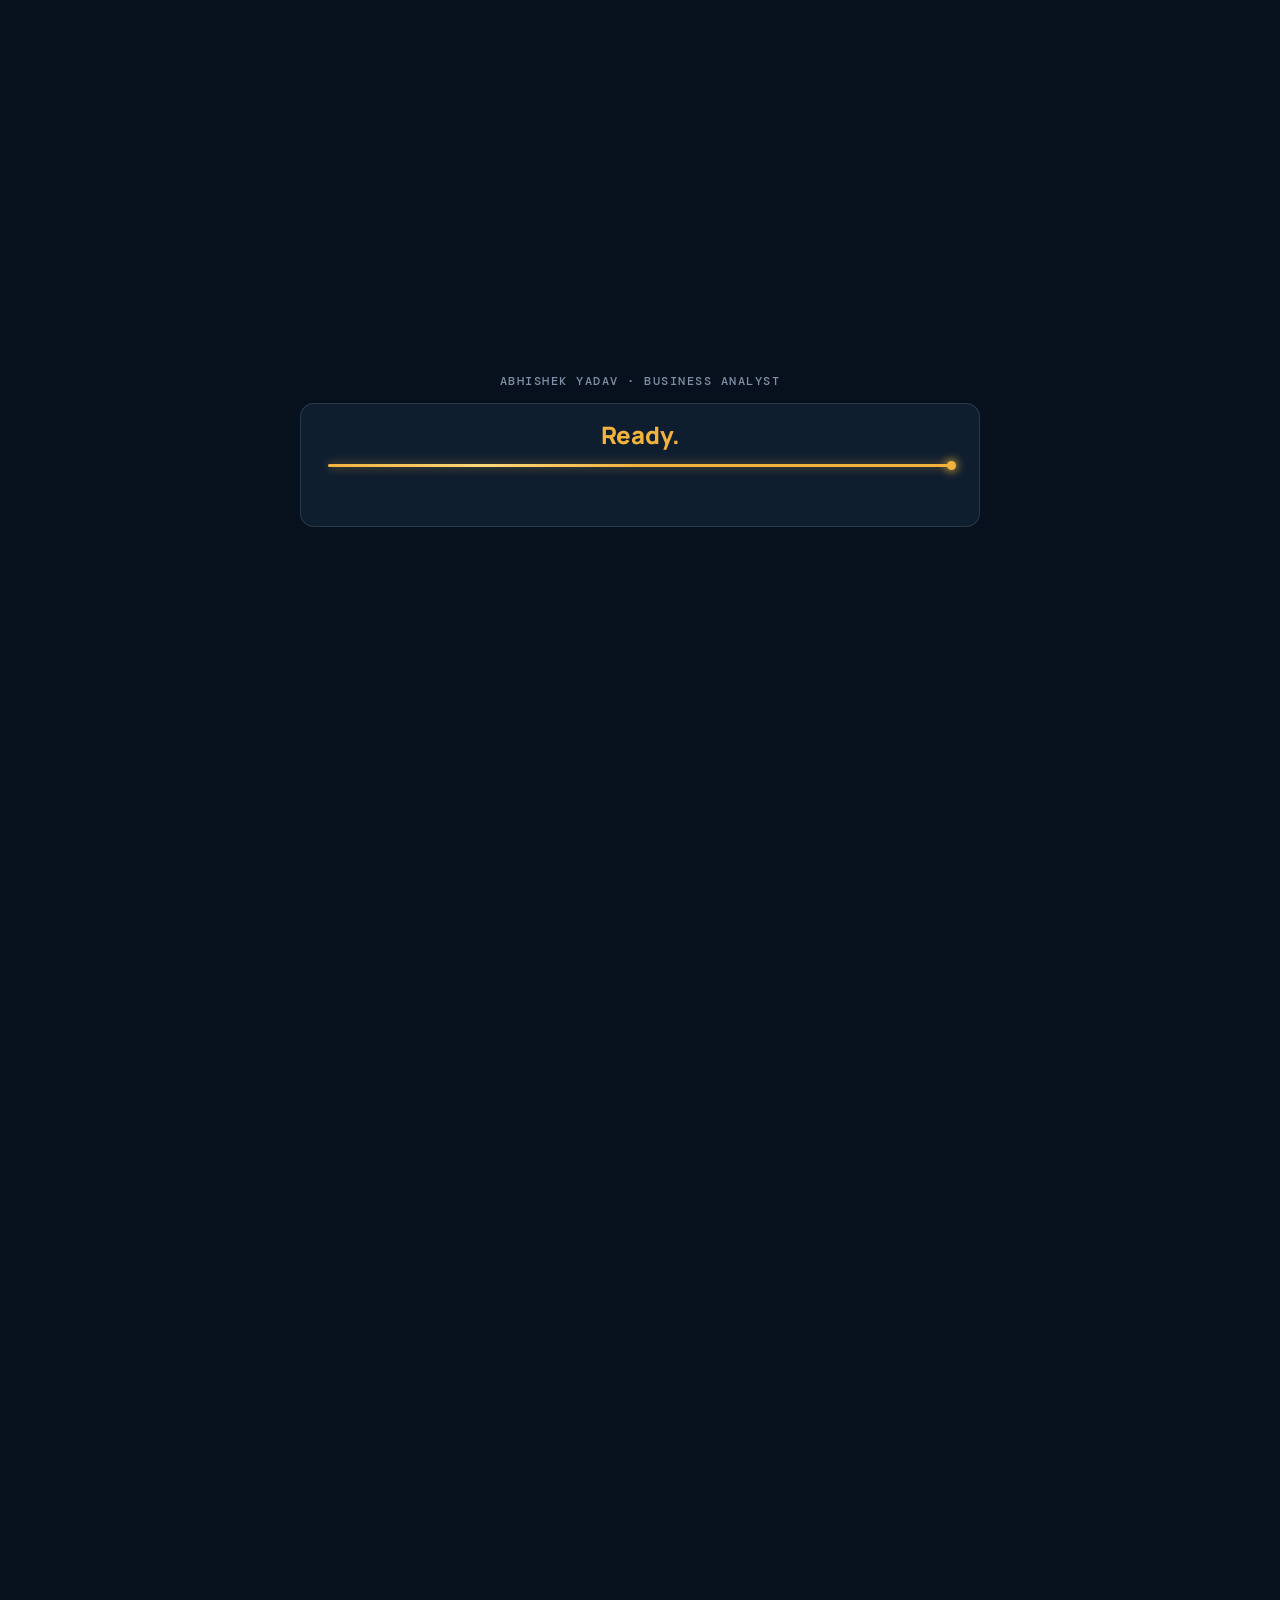
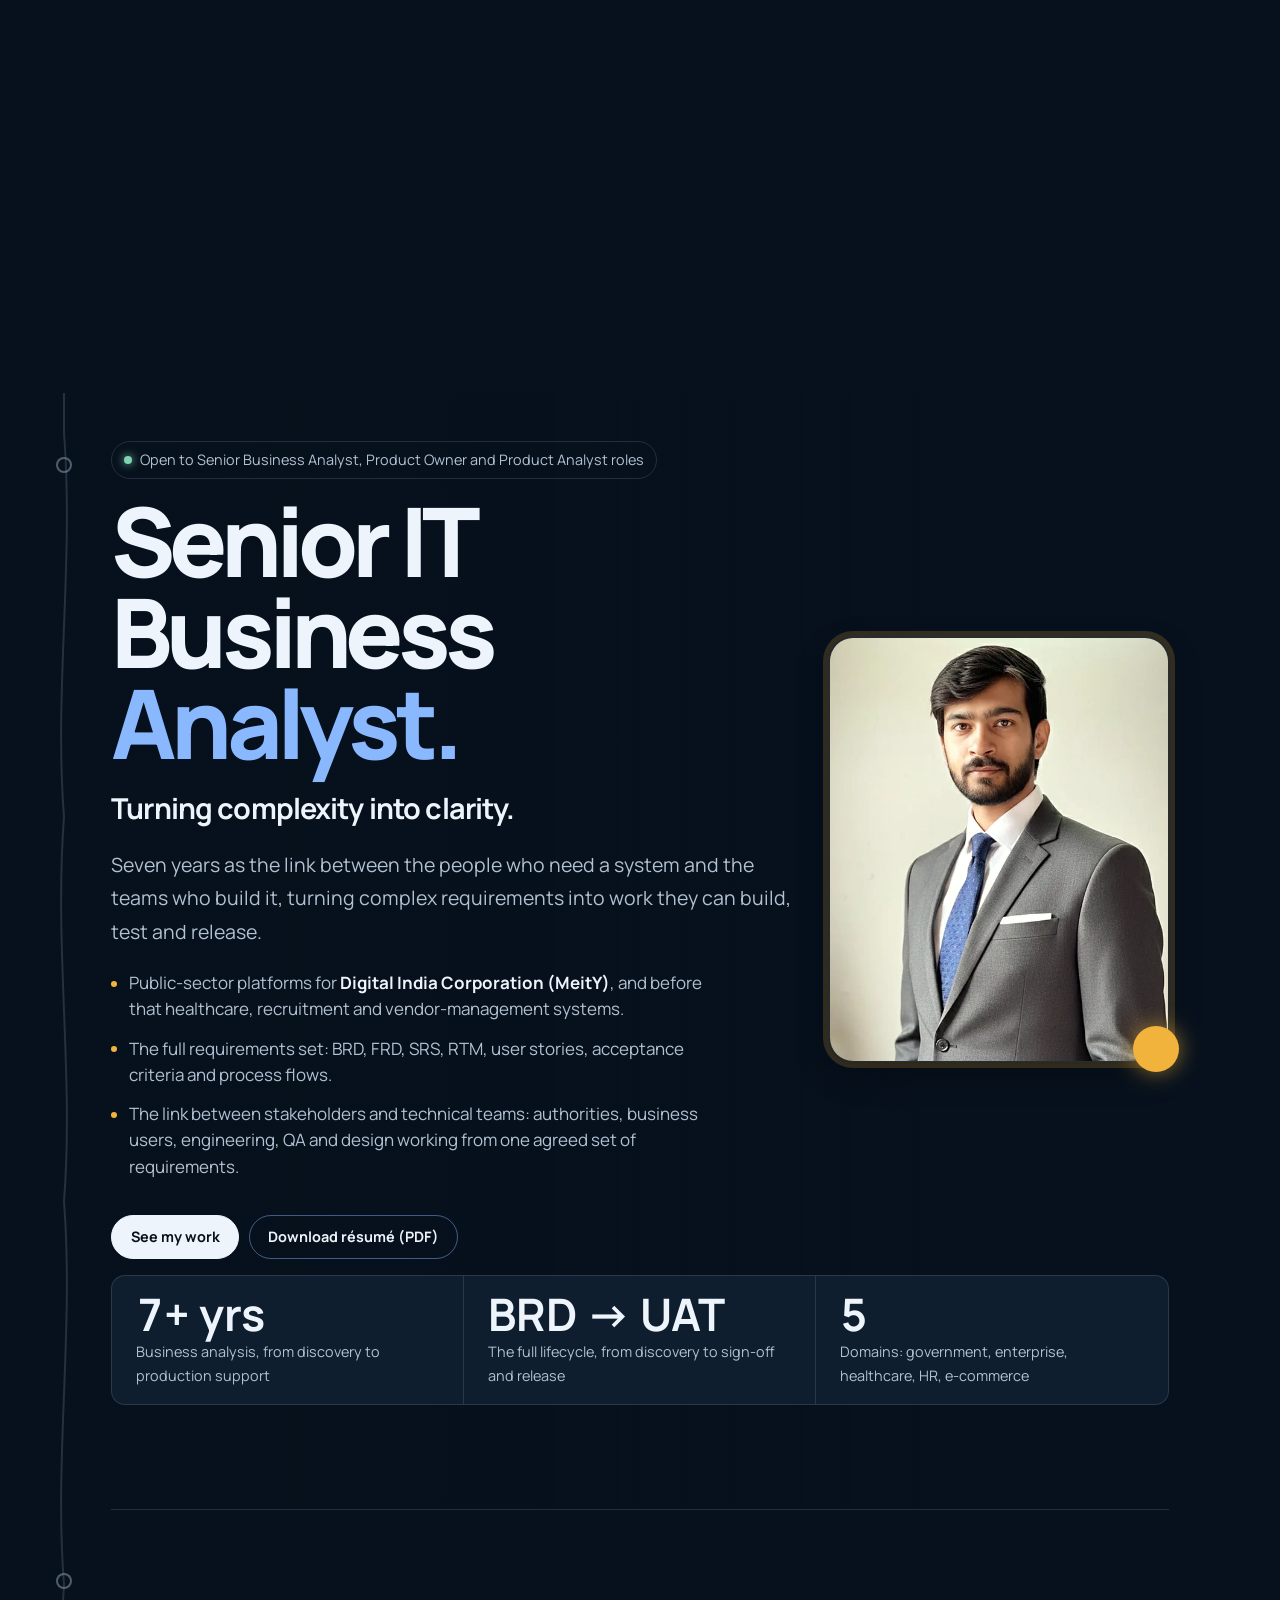
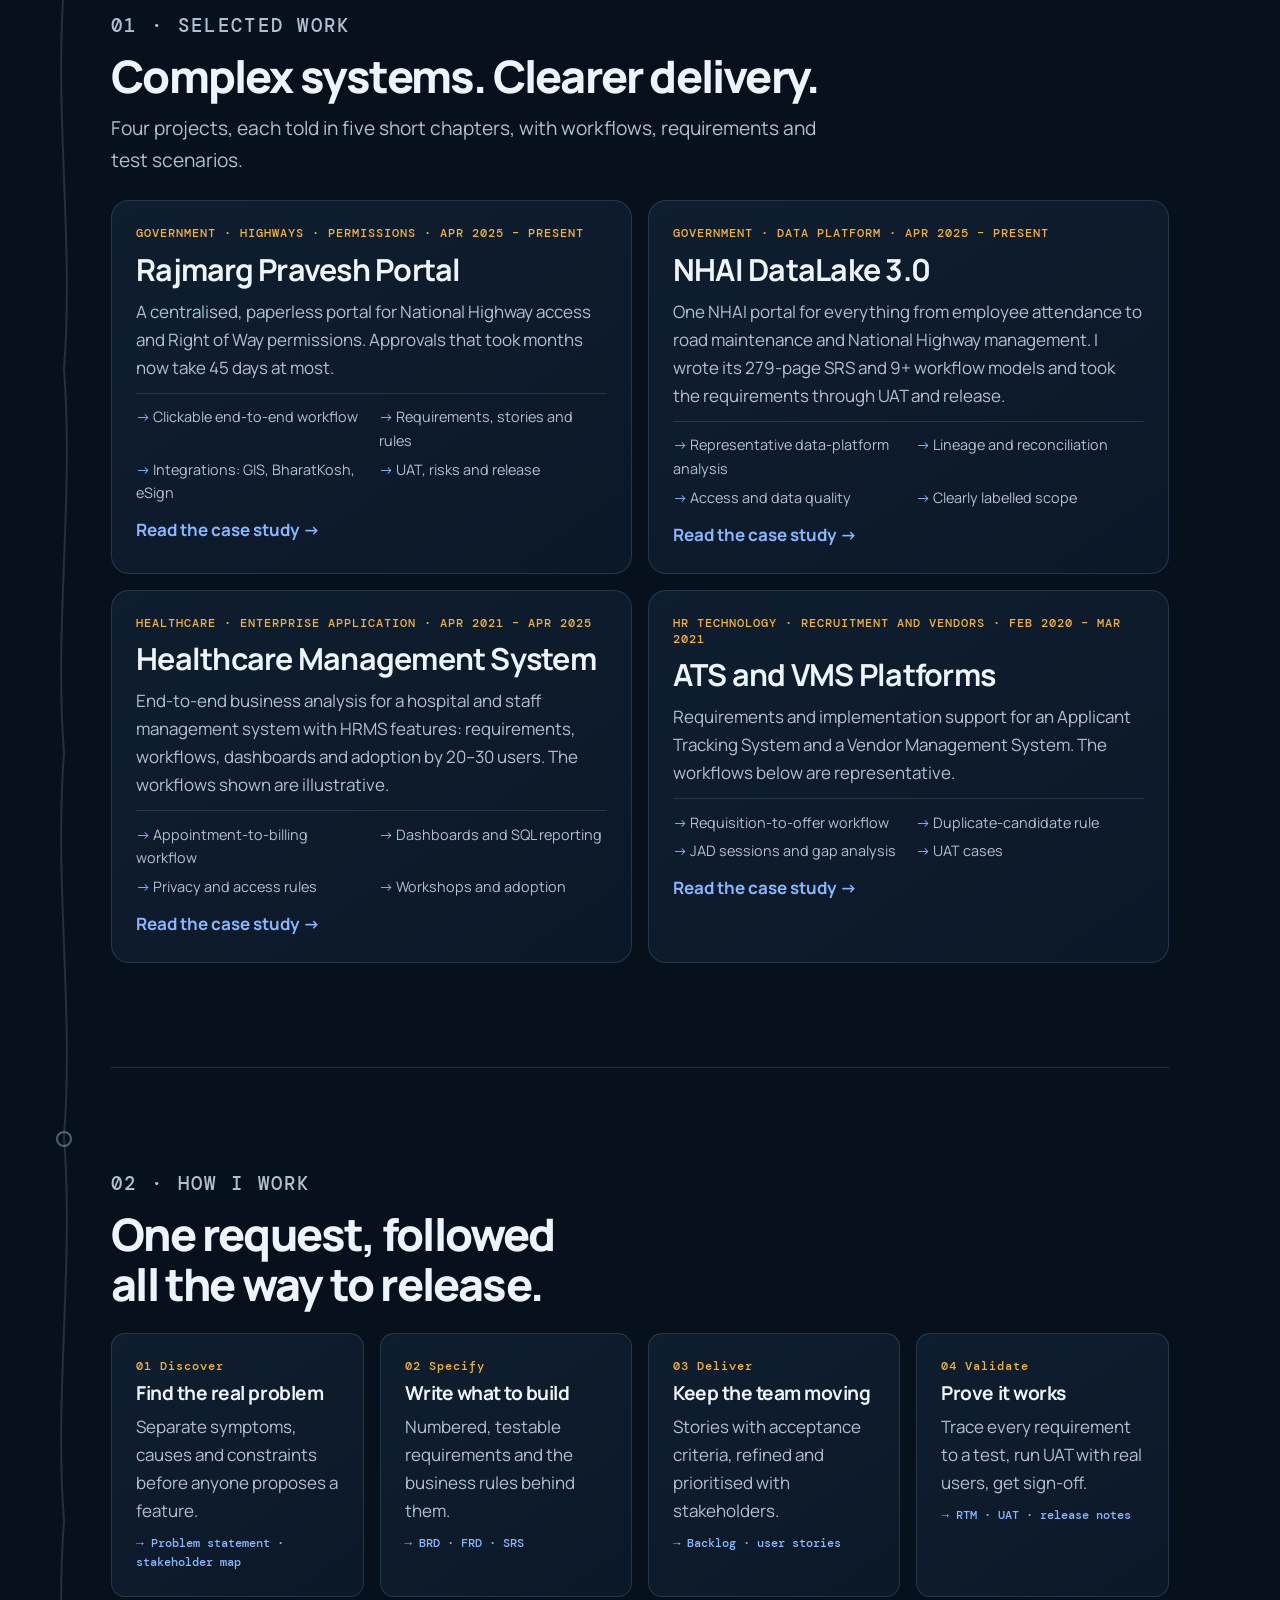
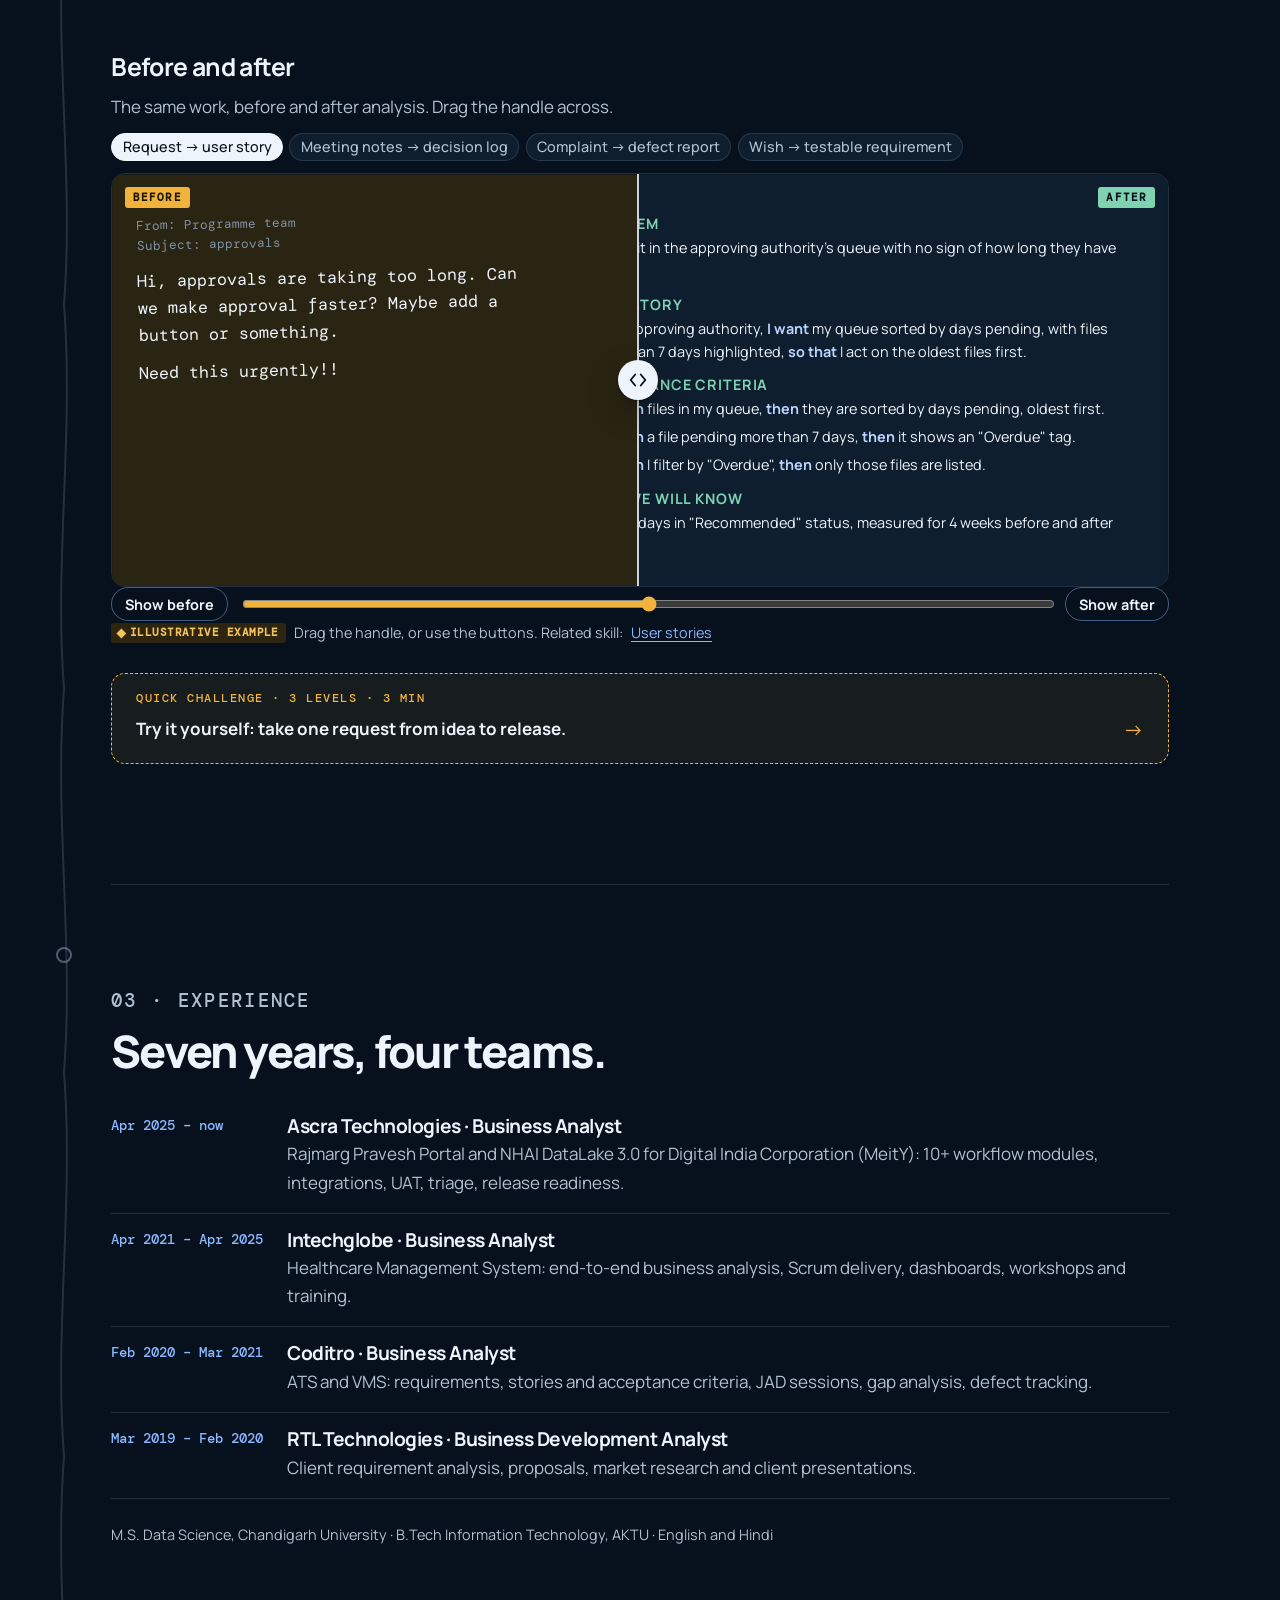
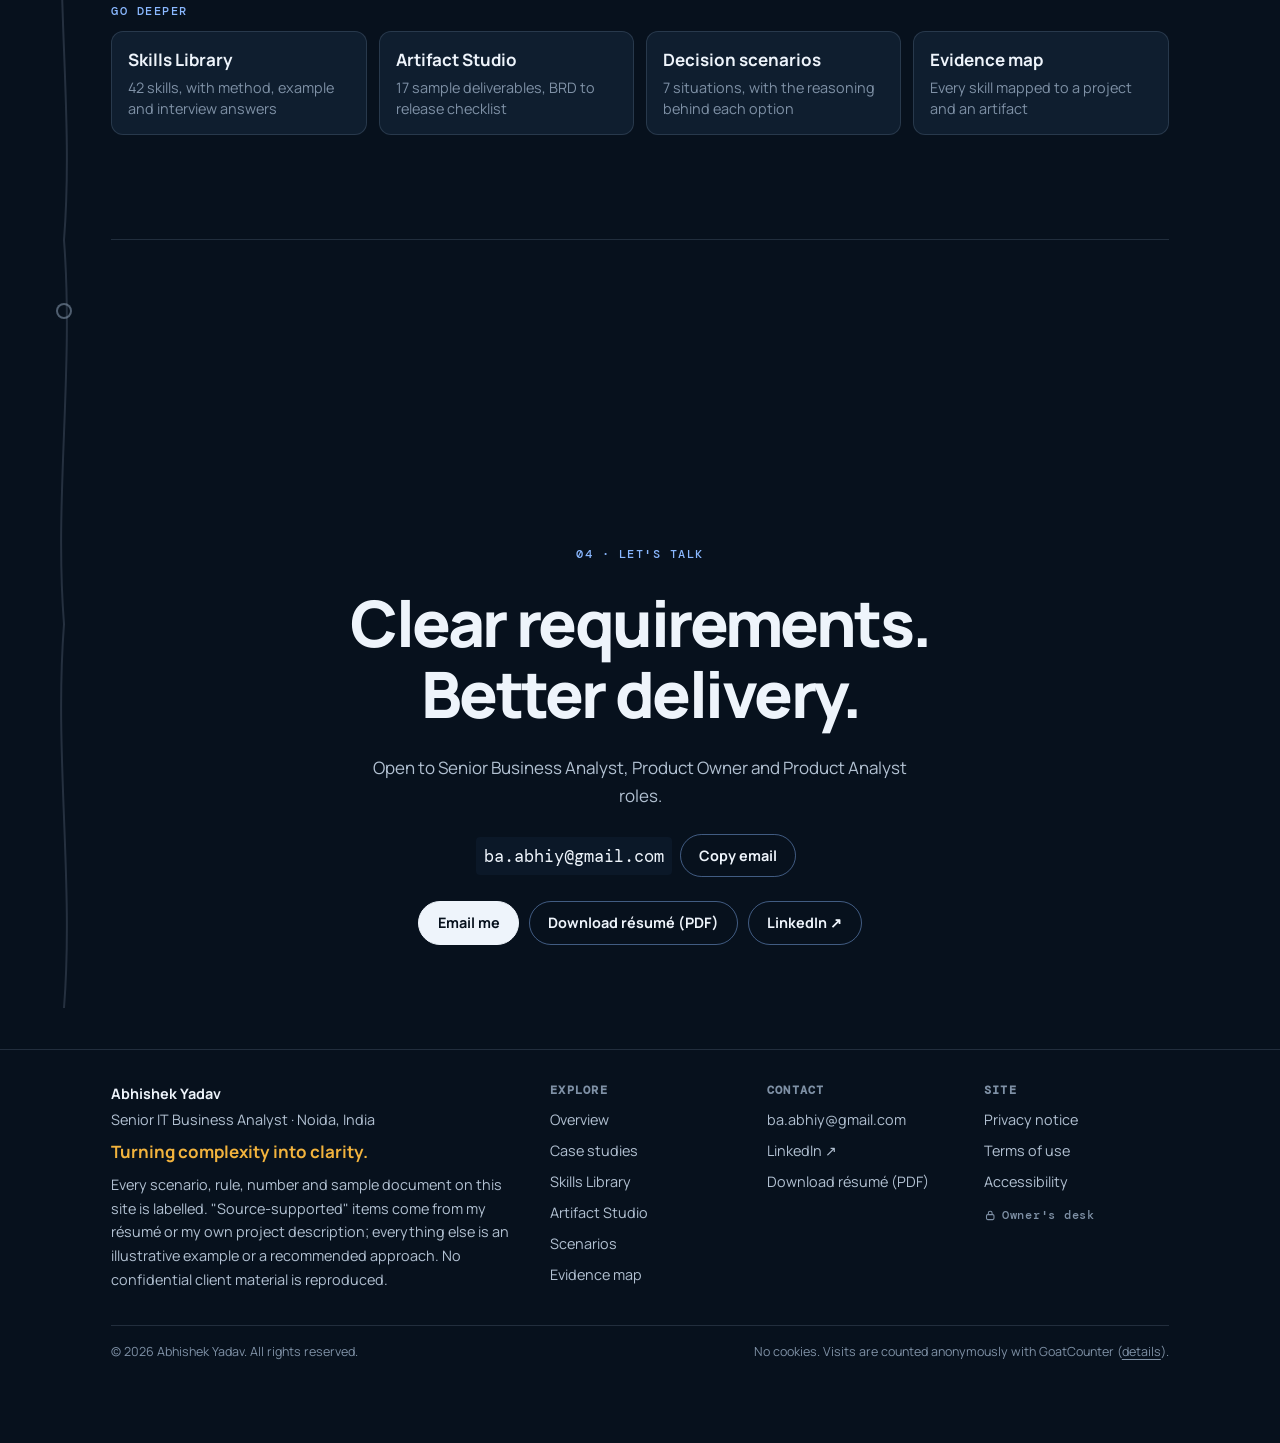
==== commit a8a43595: "Gold line visible from the hero; constellation stays on screen at the end of the page; questions fad" ====
--- a/index.html
+++ b/index.html
@@ -17,8 +17,8 @@
 <link rel="preconnect" href="https://fonts.googleapis.com">
 <link rel="preconnect" href="https://fonts.gstatic.com" crossorigin>
 <link rel="stylesheet" href="https://fonts.googleapis.com/css2?family=DM+Mono:wght@400;500&family=Manrope:wght@400;500;600;700;800&display=swap">
-<link rel="stylesheet" href="assets/css/main.css?v=20261013d">
-<script src="assets/js/loader.js?v=20261013d"></script>
+<link rel="stylesheet" href="assets/css/main.css?v=20261013e">
+<script src="assets/js/loader.js?v=20261013e"></script>
 <script>
   /* Apply a saved theme before first paint. Storage may be unavailable; the page works without it. */
   try { var t = localStorage.getItem('pf-theme'); if (t === 'light' || t === 'dark') document.documentElement.setAttribute('data-theme', t); } catch (e) {}
@@ -139,21 +139,21 @@
   </div>
 </div>
 
-<script src="assets/js/data/skills-a.js?v=20261013d"></script>
-<script src="assets/js/data/skills-b.js?v=20261013d"></script>
-<script src="assets/js/data/skills-c.js?v=20261013d"></script>
-<script src="assets/js/data/cases.js?v=20261013d"></script>
-<script src="assets/js/data/flows.js?v=20261013d"></script>
-<script src="assets/js/data/artifacts.js?v=20261013d"></script>
-<script src="assets/js/data/scenarios.js?v=20261013d"></script>
-<script src="assets/js/data/extras.js?v=20261013d"></script>
-<script src="assets/js/data/legal.js?v=20261013d"></script>
-<script src="assets/js/widgets.js?v=20261013d"></script>
-<script src="assets/js/extras.js?v=20261013d"></script>
-<script src="assets/js/stats.js?v=20261013d"></script>
-<script src="assets/js/owner.js?v=20261013d"></script>
-<script src="assets/js/intros.js?v=20261013d"></script>
-<script src="assets/js/app.js?v=20261013d"></script>
-<script src="assets/js/words-bg.js?v=20261013d"></script>
+<script src="assets/js/data/skills-a.js?v=20261013e"></script>
+<script src="assets/js/data/skills-b.js?v=20261013e"></script>
+<script src="assets/js/data/skills-c.js?v=20261013e"></script>
+<script src="assets/js/data/cases.js?v=20261013e"></script>
+<script src="assets/js/data/flows.js?v=20261013e"></script>
+<script src="assets/js/data/artifacts.js?v=20261013e"></script>
+<script src="assets/js/data/scenarios.js?v=20261013e"></script>
+<script src="assets/js/data/extras.js?v=20261013e"></script>
+<script src="assets/js/data/legal.js?v=20261013e"></script>
+<script src="assets/js/widgets.js?v=20261013e"></script>
+<script src="assets/js/extras.js?v=20261013e"></script>
+<script src="assets/js/stats.js?v=20261013e"></script>
+<script src="assets/js/owner.js?v=20261013e"></script>
+<script src="assets/js/intros.js?v=20261013e"></script>
+<script src="assets/js/app.js?v=20261013e"></script>
+<script src="assets/js/words-bg.js?v=20261013e"></script>
 </body>
 </html>
--- a/assets/css/main.css
+++ b/assets/css/main.css
@@ -521,7 +521,7 @@
 
 /* Home, Direction A narrative with the gold thread */
 .home { position: relative; overflow-x: clip; }
-.home-thread { position: absolute; left: max(10px, calc(50% - var(--maxw) / 2 - 8px)); top: 0; width: 24px; pointer-events: none; z-index: 0; }
+.home-thread { position: absolute; left: max(10px, calc(50% - var(--maxw) / 2 - 8px)); top: 0; width: 24px; pointer-events: none; z-index: 3; }
 .home-thread path { fill: none; stroke-width: 2; }
 .home-thread .t-bg { stroke: color-mix(in srgb, var(--ink-3) 25%, transparent); }
 .home-thread .t-fg { stroke: var(--signal); filter: drop-shadow(0 0 6px color-mix(in srgb, var(--signal) 60%, transparent)); }
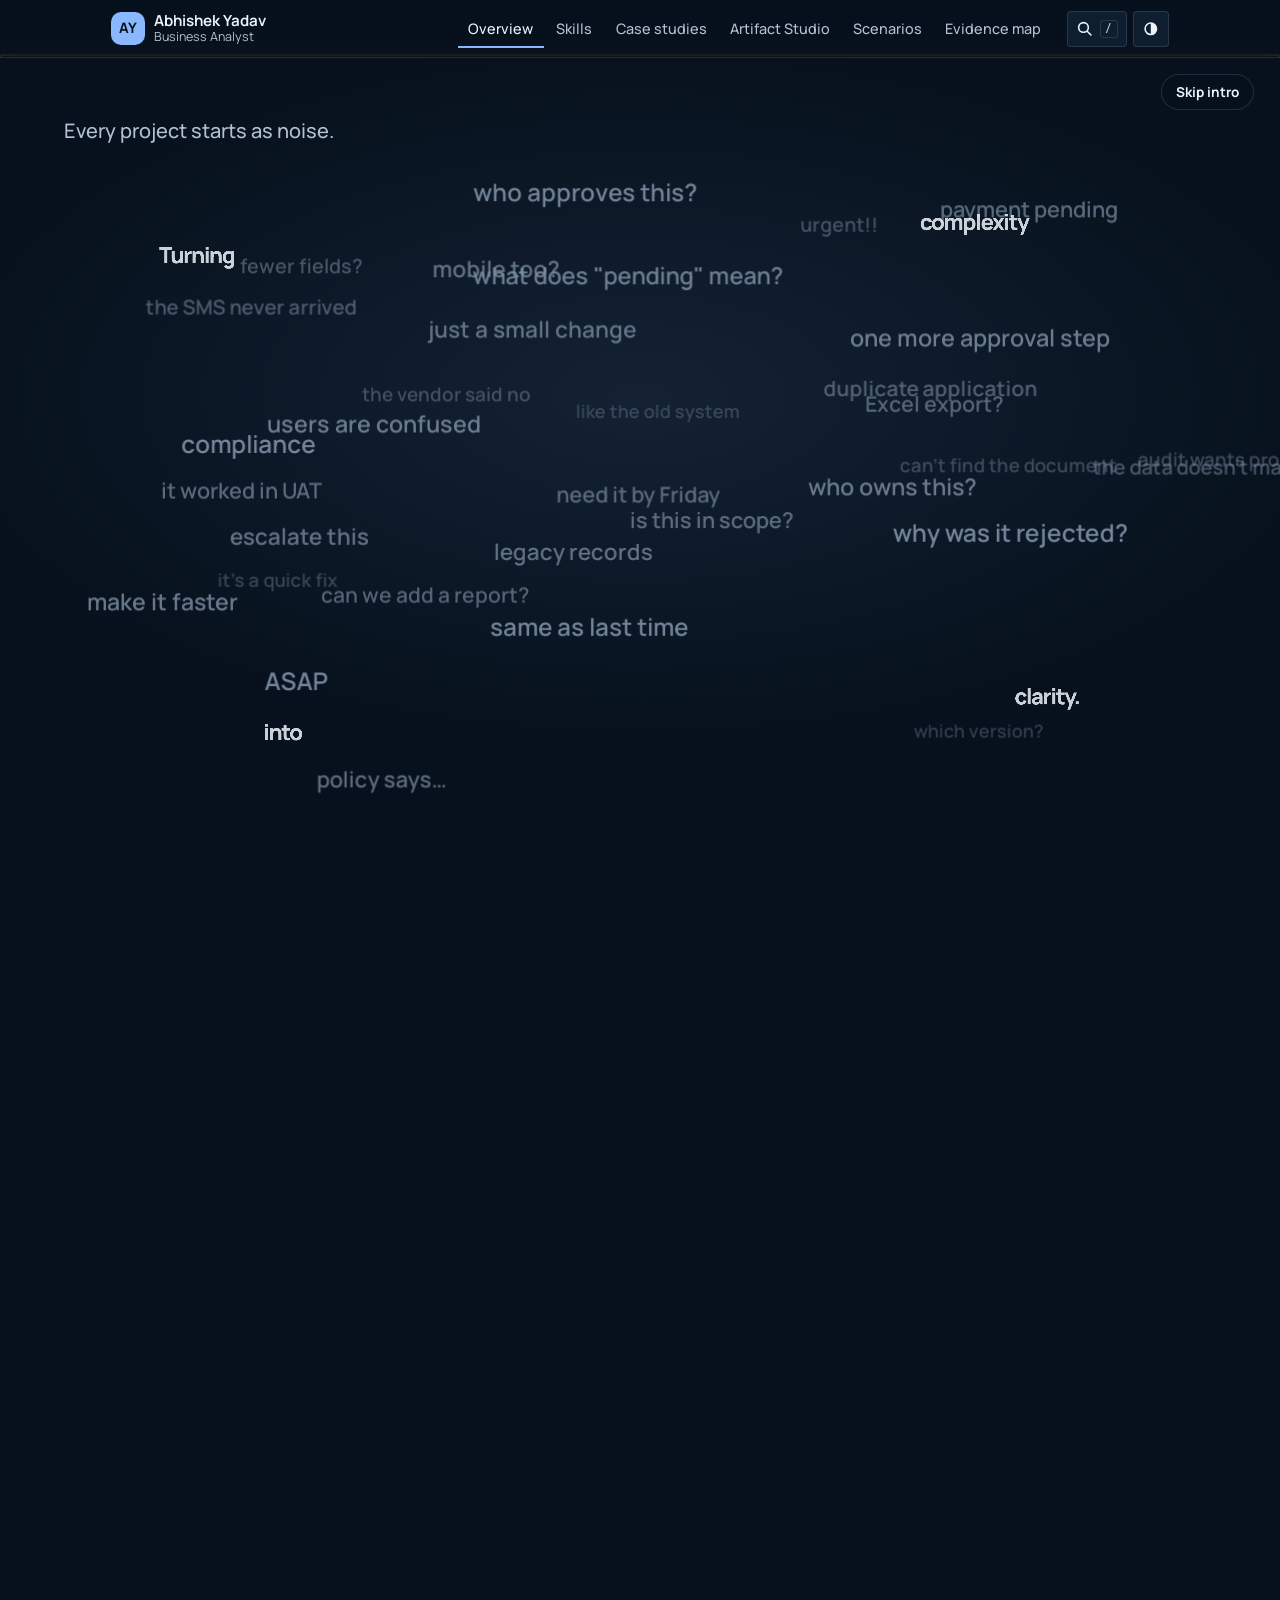
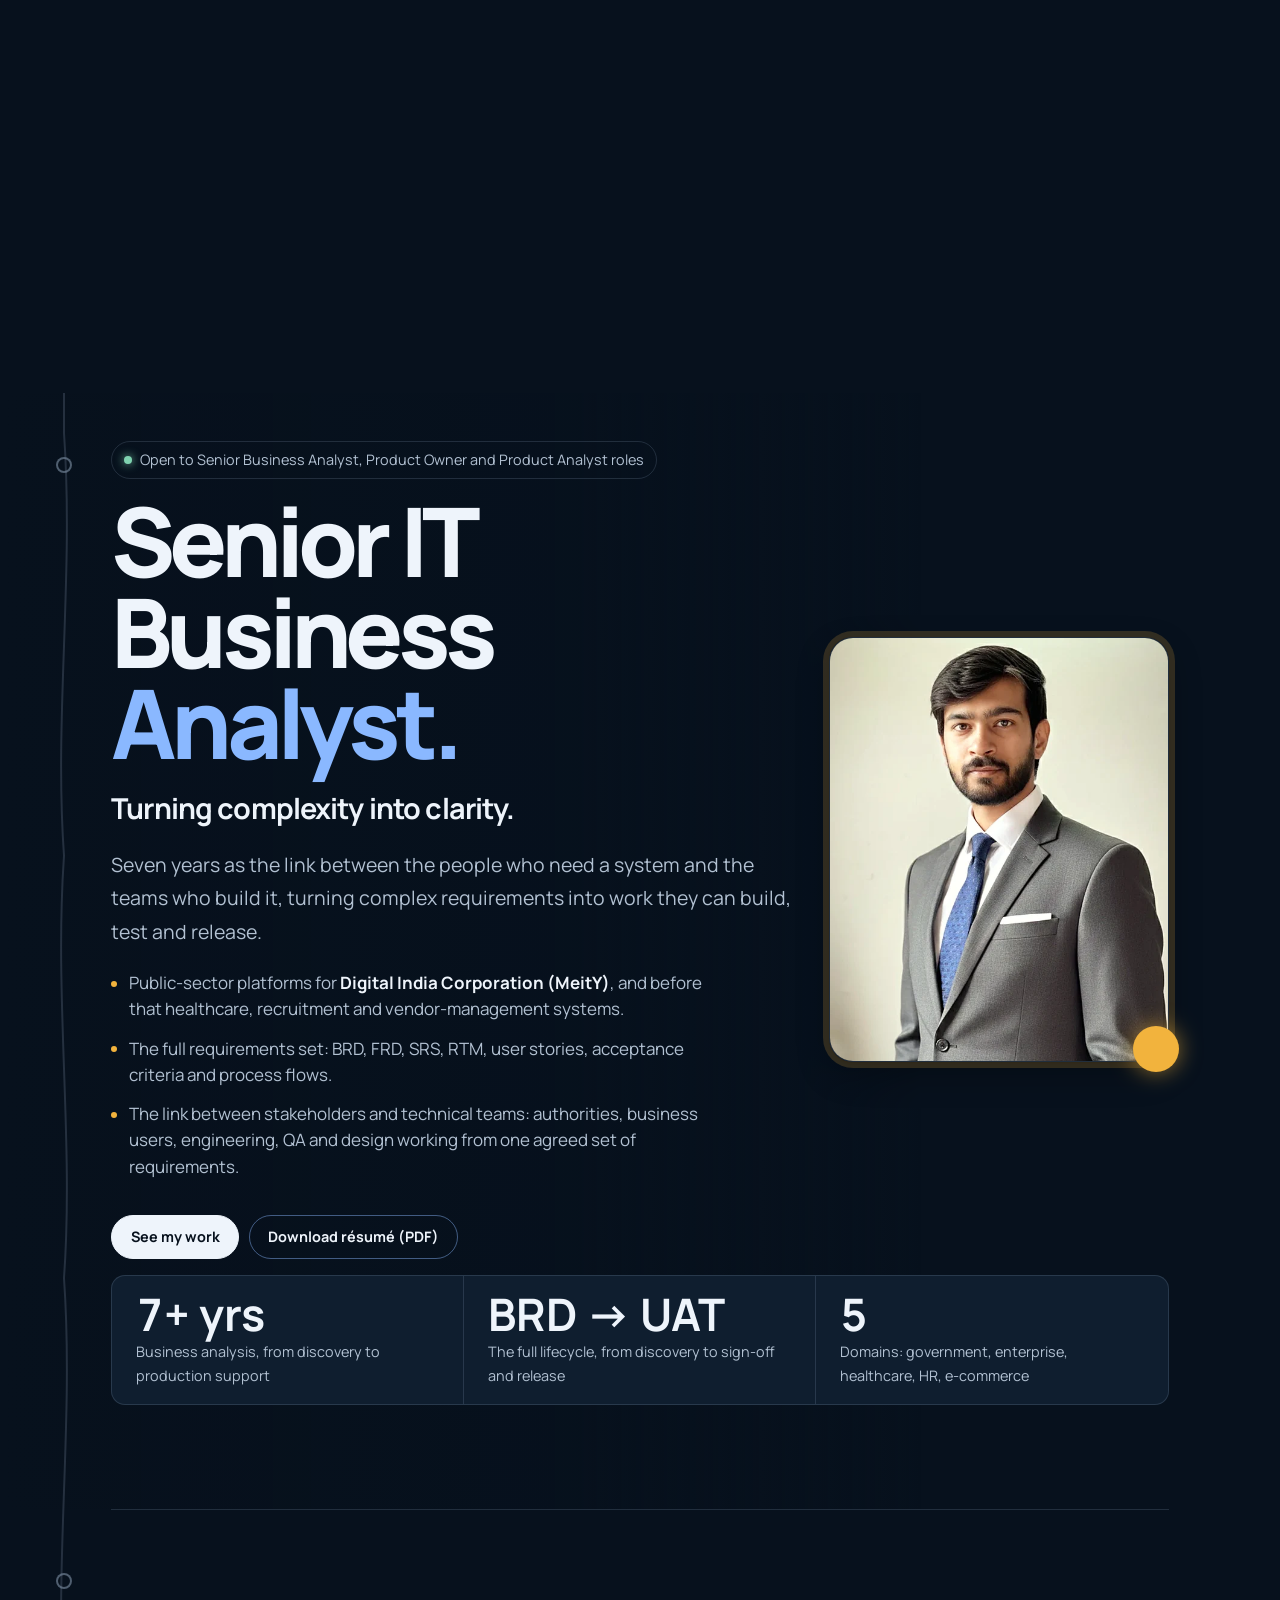
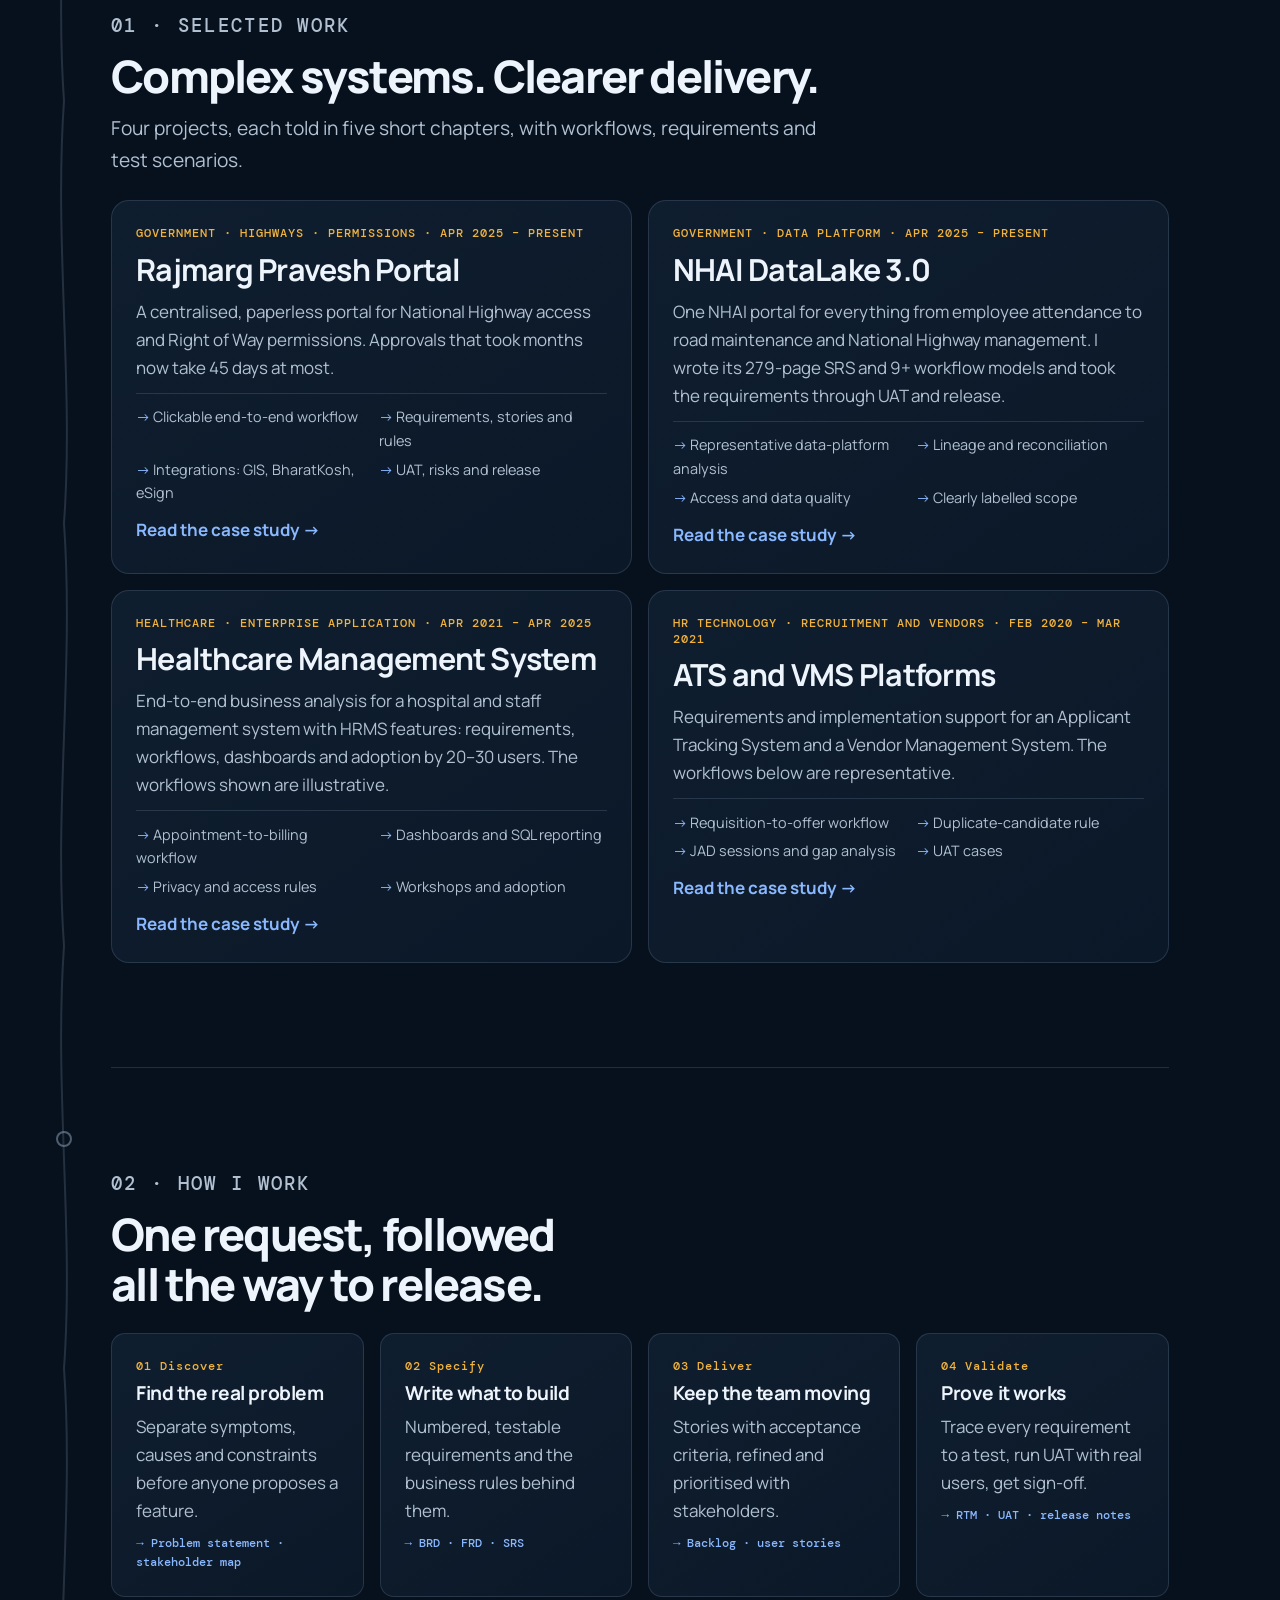
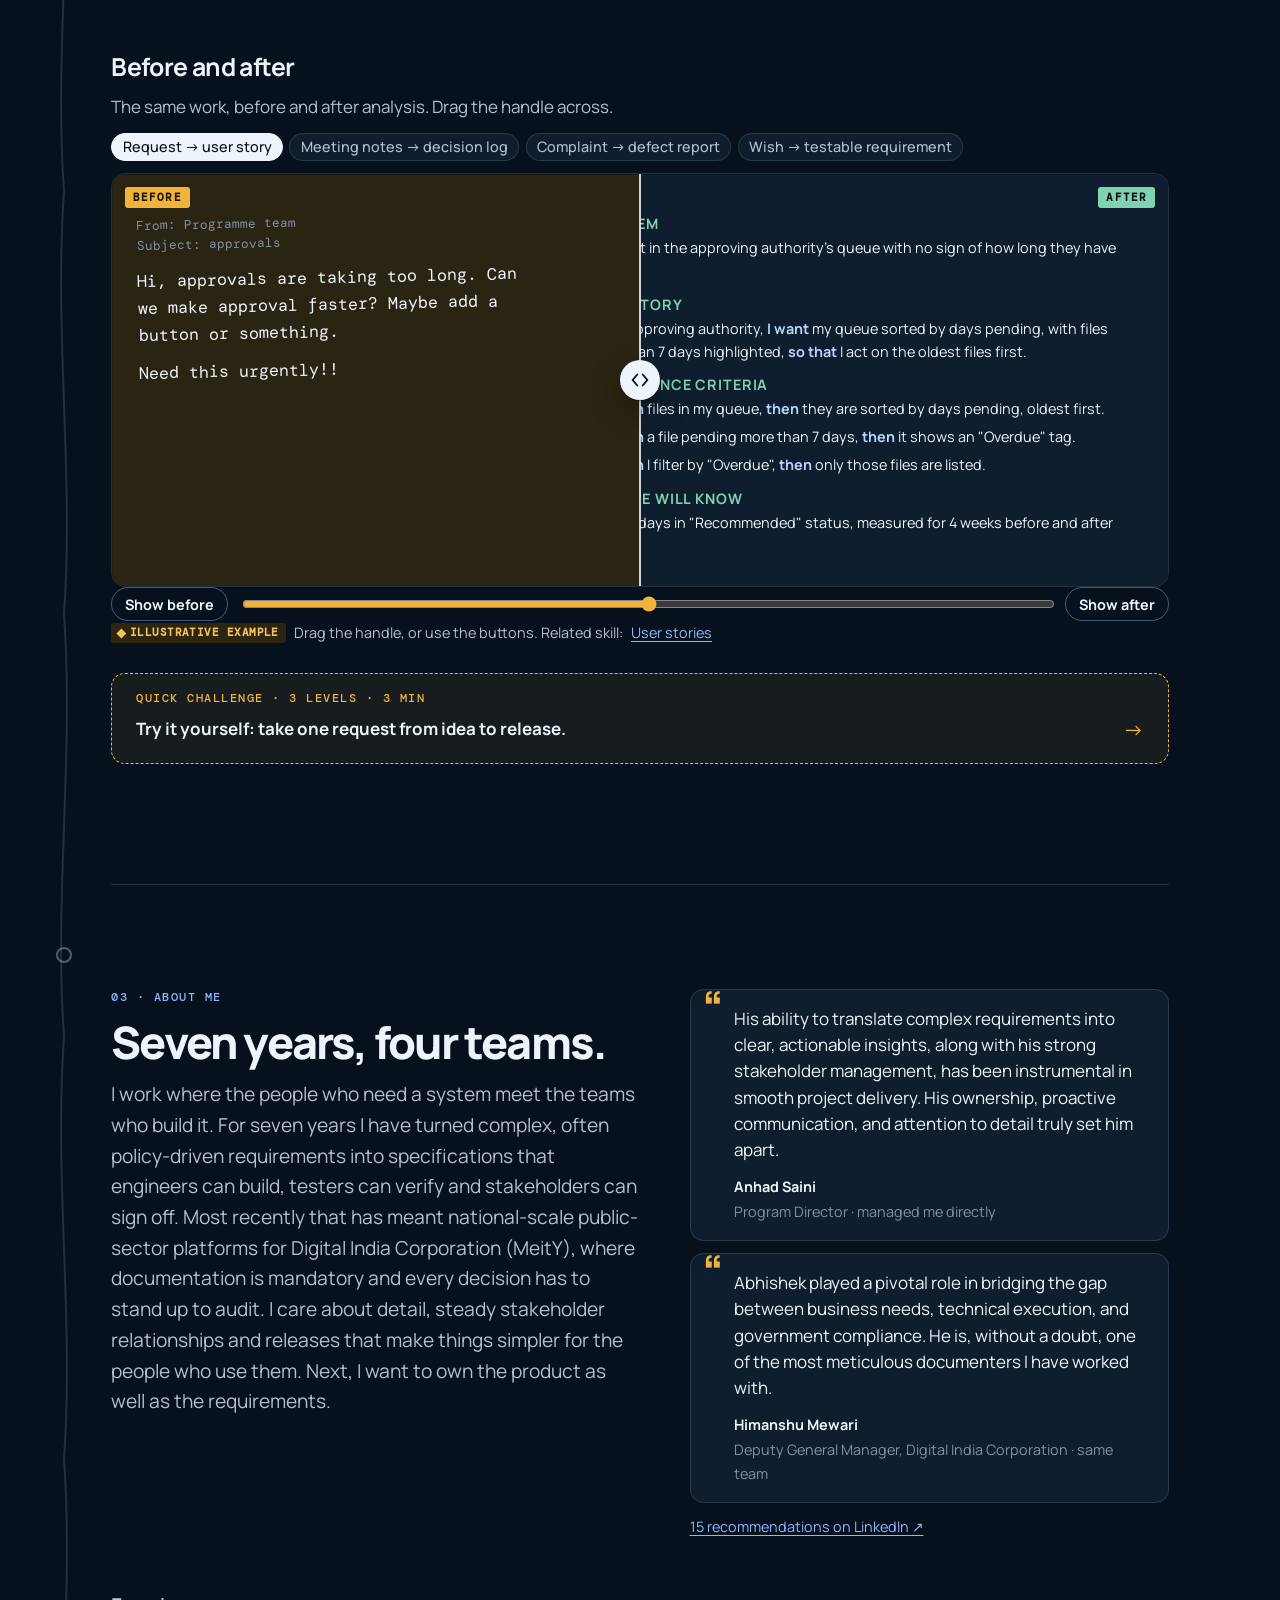
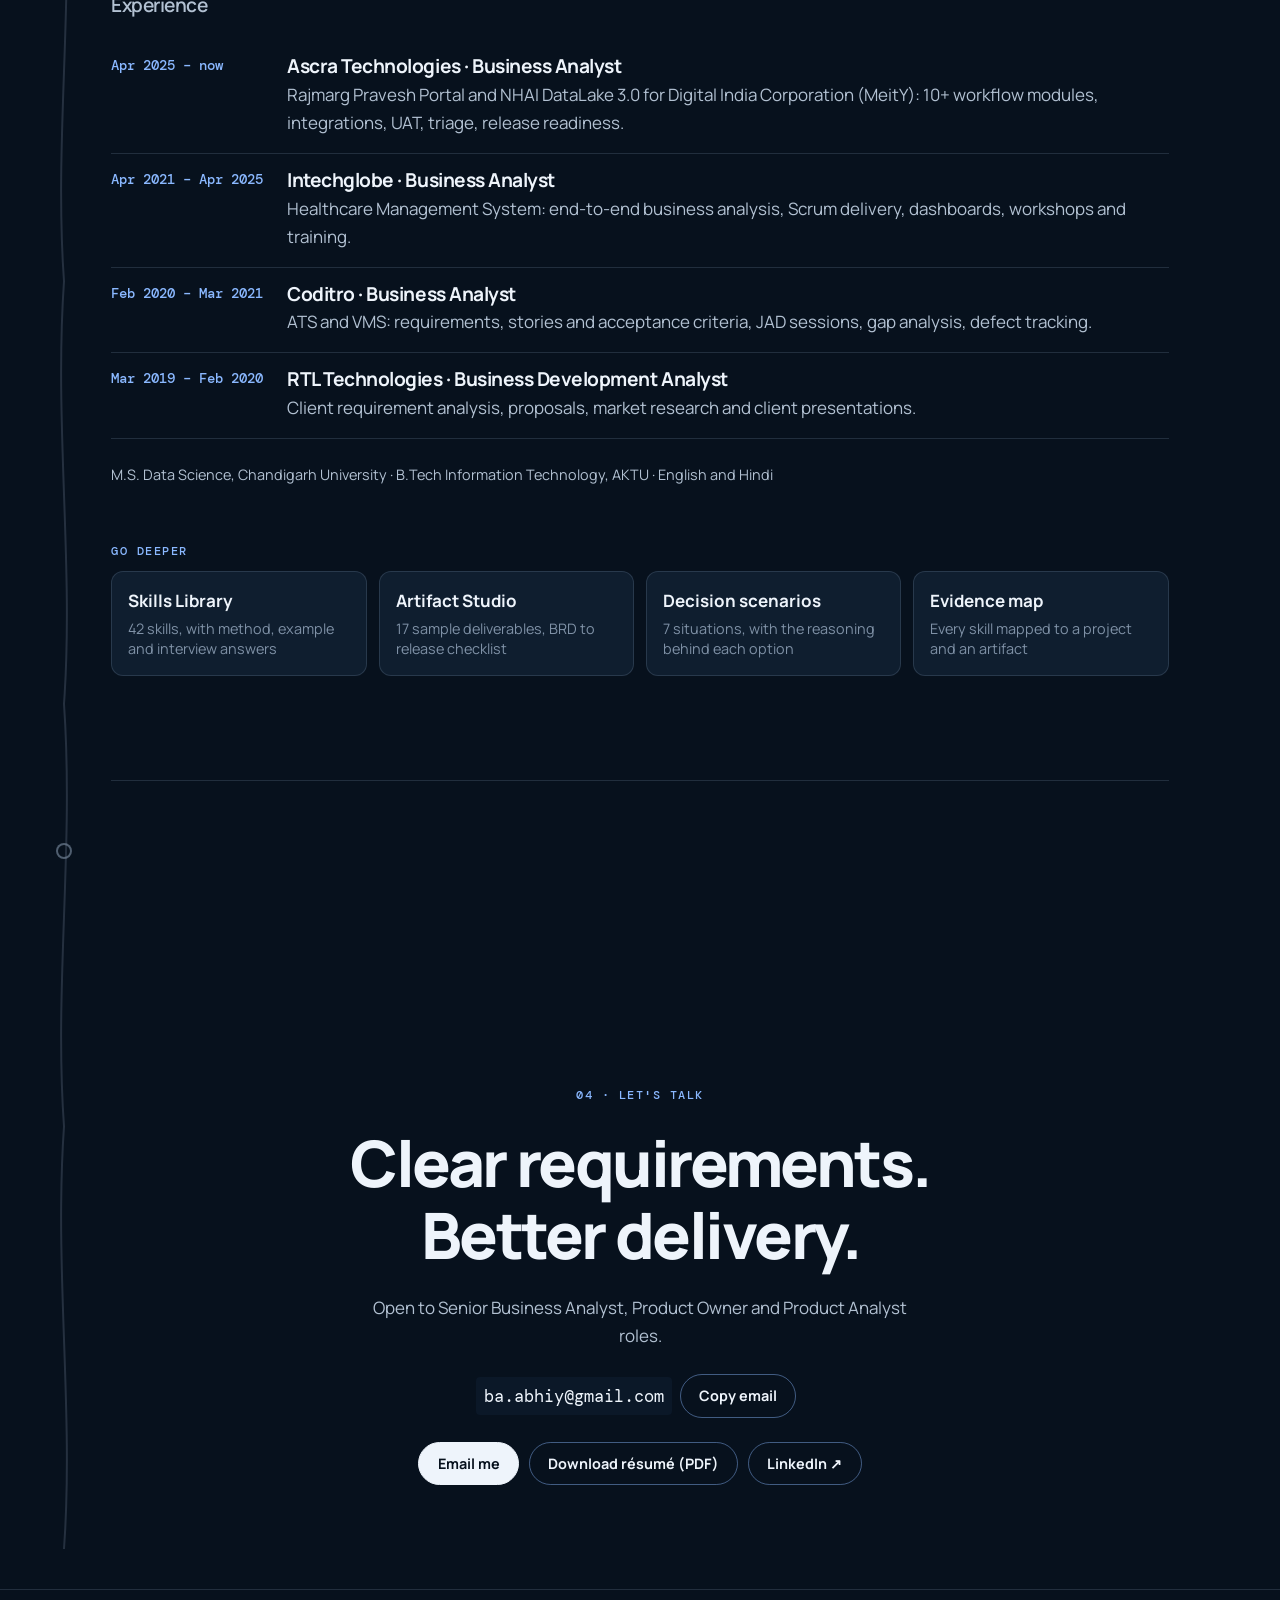
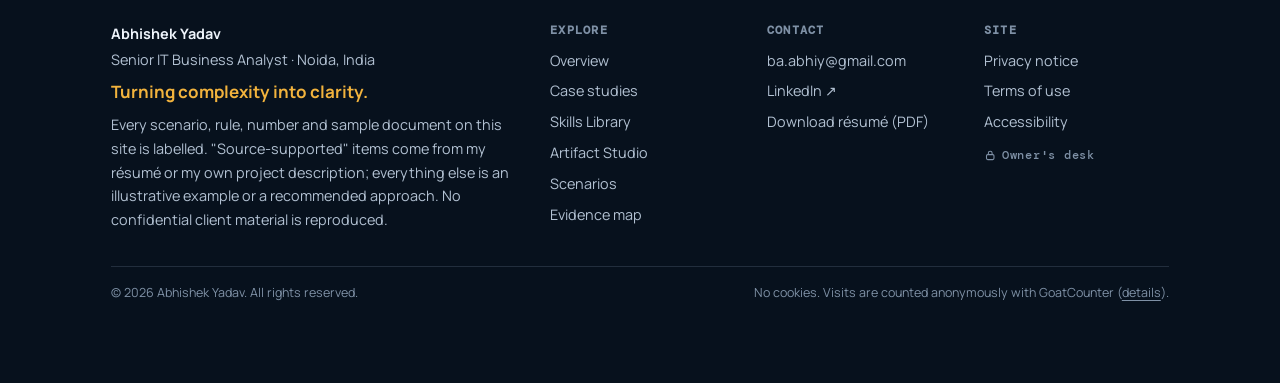
==== commit 1b8ee7ea: "About me and two recommendations at the top of the Experience section (preview) Co-Authored-By: Clau" ====
--- a/index.html
+++ b/index.html
@@ -17,8 +17,8 @@
 <link rel="preconnect" href="https://fonts.googleapis.com">
 <link rel="preconnect" href="https://fonts.gstatic.com" crossorigin>
 <link rel="stylesheet" href="https://fonts.googleapis.com/css2?family=DM+Mono:wght@400;500&family=Manrope:wght@400;500;600;700;800&display=swap">
-<link rel="stylesheet" href="assets/css/main.css?v=20261013e">
-<script src="assets/js/loader.js?v=20261013e"></script>
+<link rel="stylesheet" href="assets/css/main.css?v=20261015a">
+<script src="assets/js/loader.js?v=20261015a"></script>
 <script>
   /* Apply a saved theme before first paint. Storage may be unavailable; the page works without it. */
   try { var t = localStorage.getItem('pf-theme'); if (t === 'light' || t === 'dark') document.documentElement.setAttribute('data-theme', t); } catch (e) {}
@@ -139,21 +139,21 @@
   </div>
 </div>
 
-<script src="assets/js/data/skills-a.js?v=20261013e"></script>
-<script src="assets/js/data/skills-b.js?v=20261013e"></script>
-<script src="assets/js/data/skills-c.js?v=20261013e"></script>
-<script src="assets/js/data/cases.js?v=20261013e"></script>
-<script src="assets/js/data/flows.js?v=20261013e"></script>
-<script src="assets/js/data/artifacts.js?v=20261013e"></script>
-<script src="assets/js/data/scenarios.js?v=20261013e"></script>
-<script src="assets/js/data/extras.js?v=20261013e"></script>
-<script src="assets/js/data/legal.js?v=20261013e"></script>
-<script src="assets/js/widgets.js?v=20261013e"></script>
-<script src="assets/js/extras.js?v=20261013e"></script>
-<script src="assets/js/stats.js?v=20261013e"></script>
-<script src="assets/js/owner.js?v=20261013e"></script>
-<script src="assets/js/intros.js?v=20261013e"></script>
-<script src="assets/js/app.js?v=20261013e"></script>
-<script src="assets/js/words-bg.js?v=20261013e"></script>
+<script src="assets/js/data/skills-a.js?v=20261015a"></script>
+<script src="assets/js/data/skills-b.js?v=20261015a"></script>
+<script src="assets/js/data/skills-c.js?v=20261015a"></script>
+<script src="assets/js/data/cases.js?v=20261015a"></script>
+<script src="assets/js/data/flows.js?v=20261015a"></script>
+<script src="assets/js/data/artifacts.js?v=20261015a"></script>
+<script src="assets/js/data/scenarios.js?v=20261015a"></script>
+<script src="assets/js/data/extras.js?v=20261015a"></script>
+<script src="assets/js/data/legal.js?v=20261015a"></script>
+<script src="assets/js/widgets.js?v=20261015a"></script>
+<script src="assets/js/extras.js?v=20261015a"></script>
+<script src="assets/js/stats.js?v=20261015a"></script>
+<script src="assets/js/owner.js?v=20261015a"></script>
+<script src="assets/js/intros.js?v=20261015a"></script>
+<script src="assets/js/app.js?v=20261015a"></script>
+<script src="assets/js/words-bg.js?v=20261015a"></script>
 </body>
 </html>
--- a/assets/css/main.css
+++ b/assets/css/main.css
@@ -946,3 +946,17 @@
 /* Overview contact: an open stage above the heading where the background constellation settles */
 #contact.h-contact { padding-top: clamp(200px, 34vh, 360px); }
 @media (max-width: 700px) { #contact.h-contact { padding-top: clamp(170px, 28vh, 260px); } }
+
+/* About me and recommendations, at the top of the Experience section */
+.h-about { display: grid; grid-template-columns: minmax(0, 1.1fr) minmax(0, 1fr); gap: clamp(24px, 4vw, 56px); align-items: start; }
+@media (max-width: 860px) { .h-about { grid-template-columns: 1fr; } }
+.h-about-text { display: grid; gap: var(--s-3); }
+.h-about-text p:not(.kicker) { color: var(--ink-2); font-size: var(--t-lg); line-height: 1.6; margin: 0; max-width: 62ch; }
+.h-quotes { display: grid; gap: var(--s-3); }
+.h-quote { margin: 0; padding: var(--s-4) var(--s-5); border: 1px solid var(--rule); border-radius: var(--r); background: var(--surface); position: relative; }
+.h-quote::before { content: "\201C"; position: absolute; left: .7rem; top: -.35rem; font: 700 3rem/1 var(--f-body); color: var(--signal); }
+.h-quote blockquote { margin: 0 0 .7rem; padding-left: 1.2rem; color: var(--ink); line-height: 1.55; }
+.h-quote figcaption { display: grid; gap: .1rem; padding-left: 1.2rem; font-size: var(--t-sm); }
+.h-quote figcaption span { color: var(--ink-3); }
+.h-quotes-more { font-size: var(--t-sm); color: var(--accent); justify-self: start; }
+.h-exp-h { margin: var(--s-6) 0 0; font-size: var(--t-lg); color: var(--ink-2); font-weight: 600; }
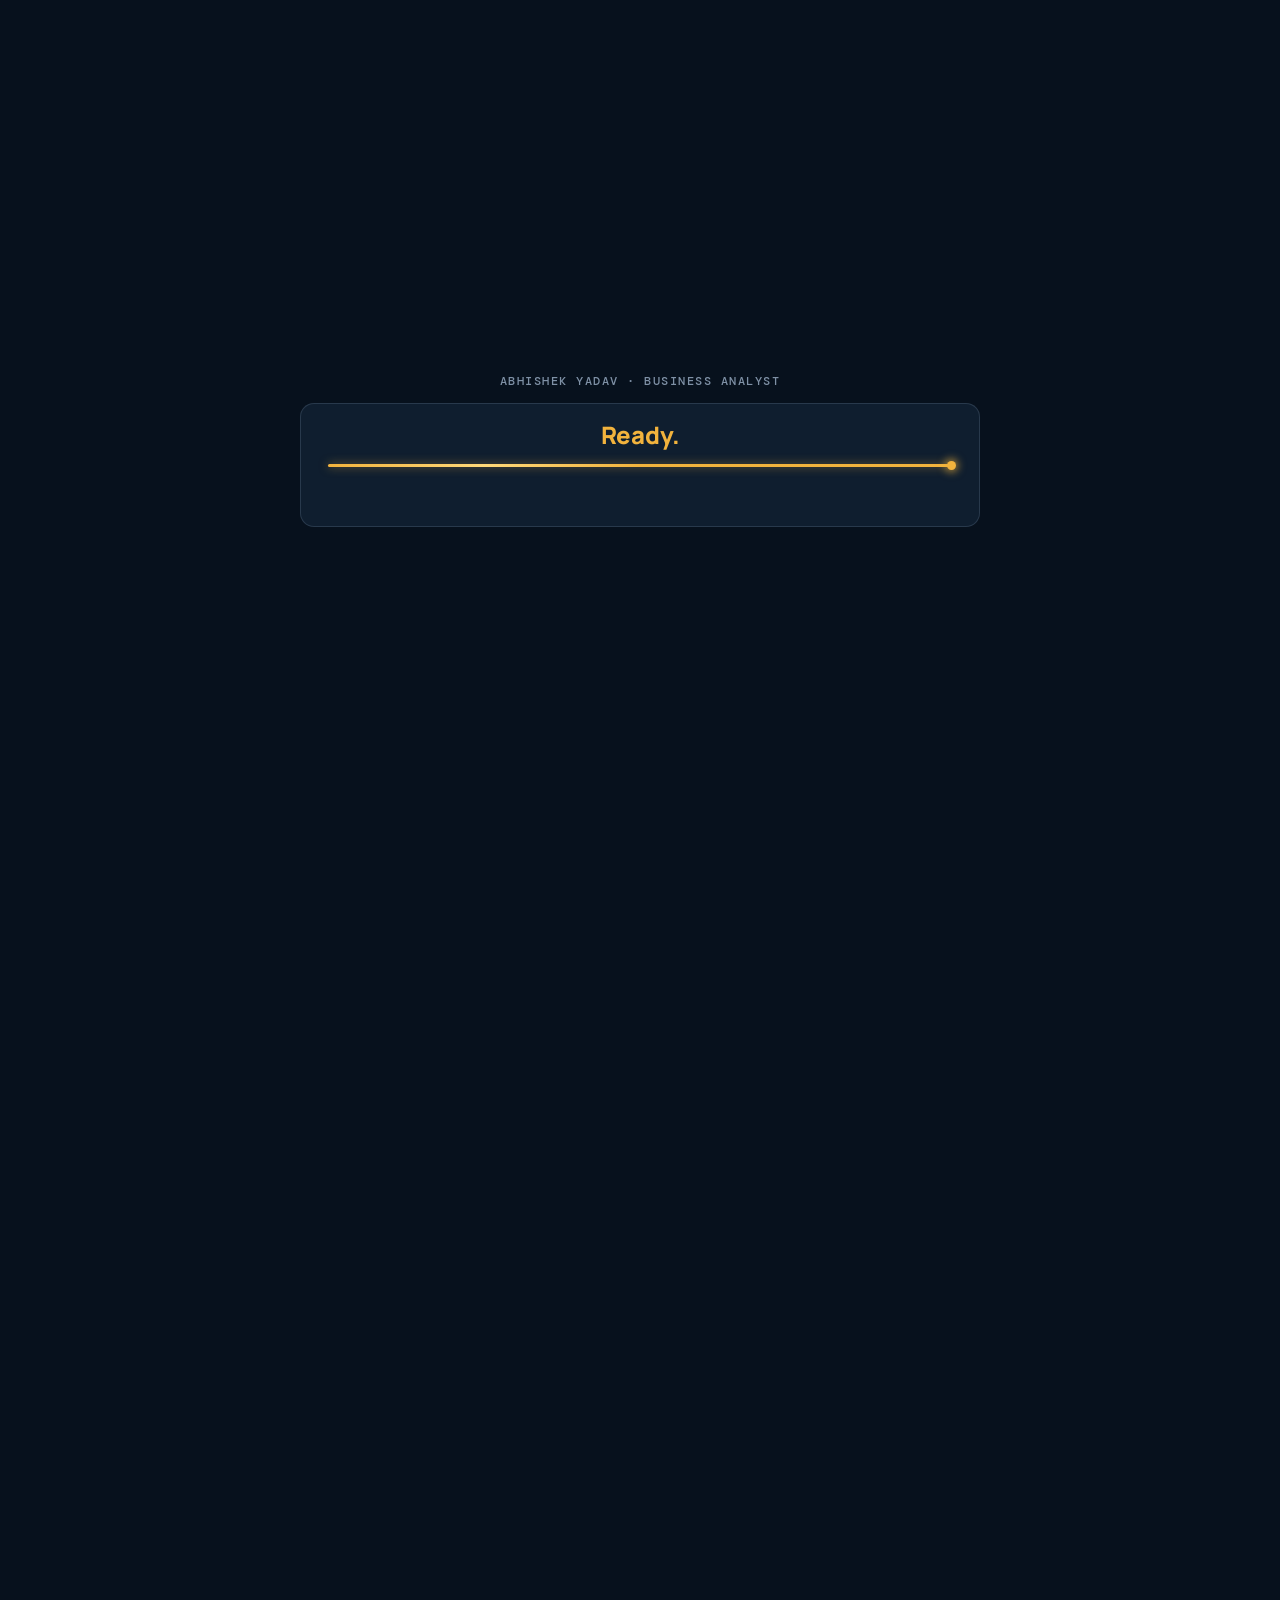
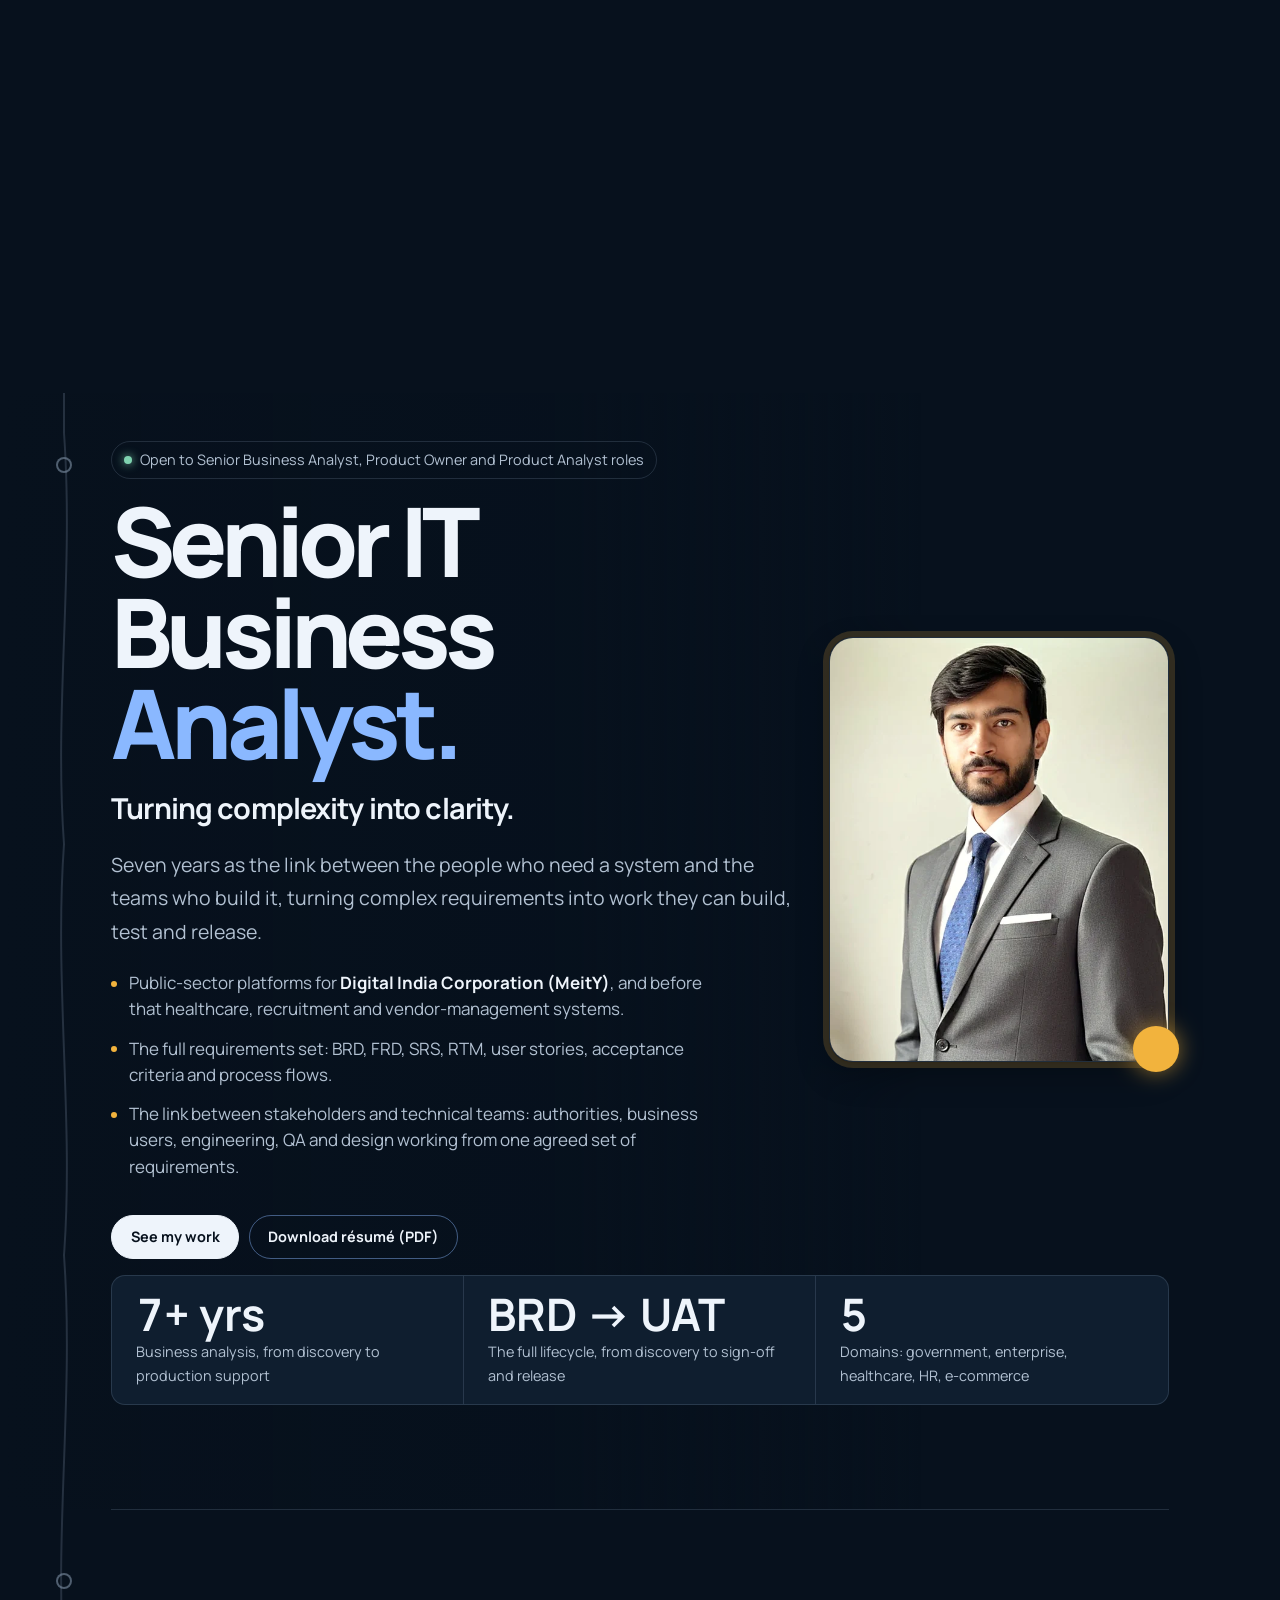
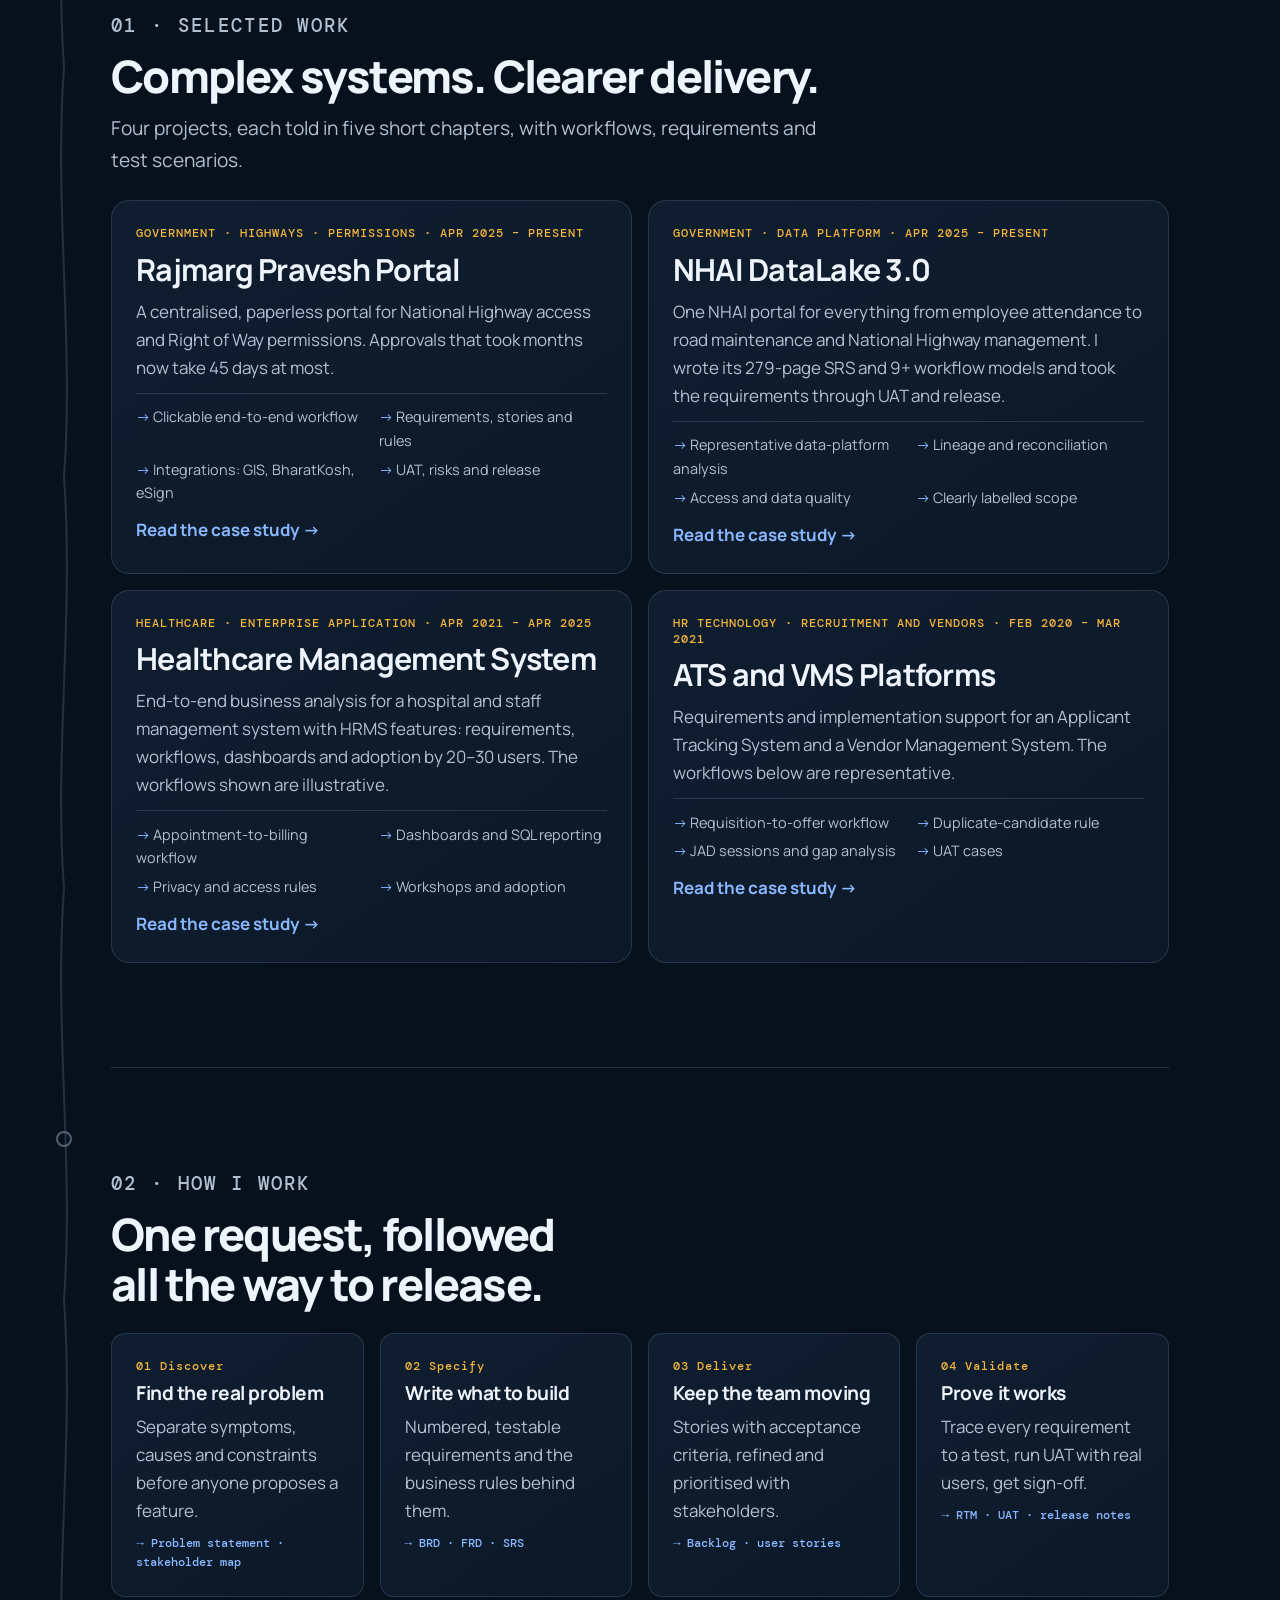
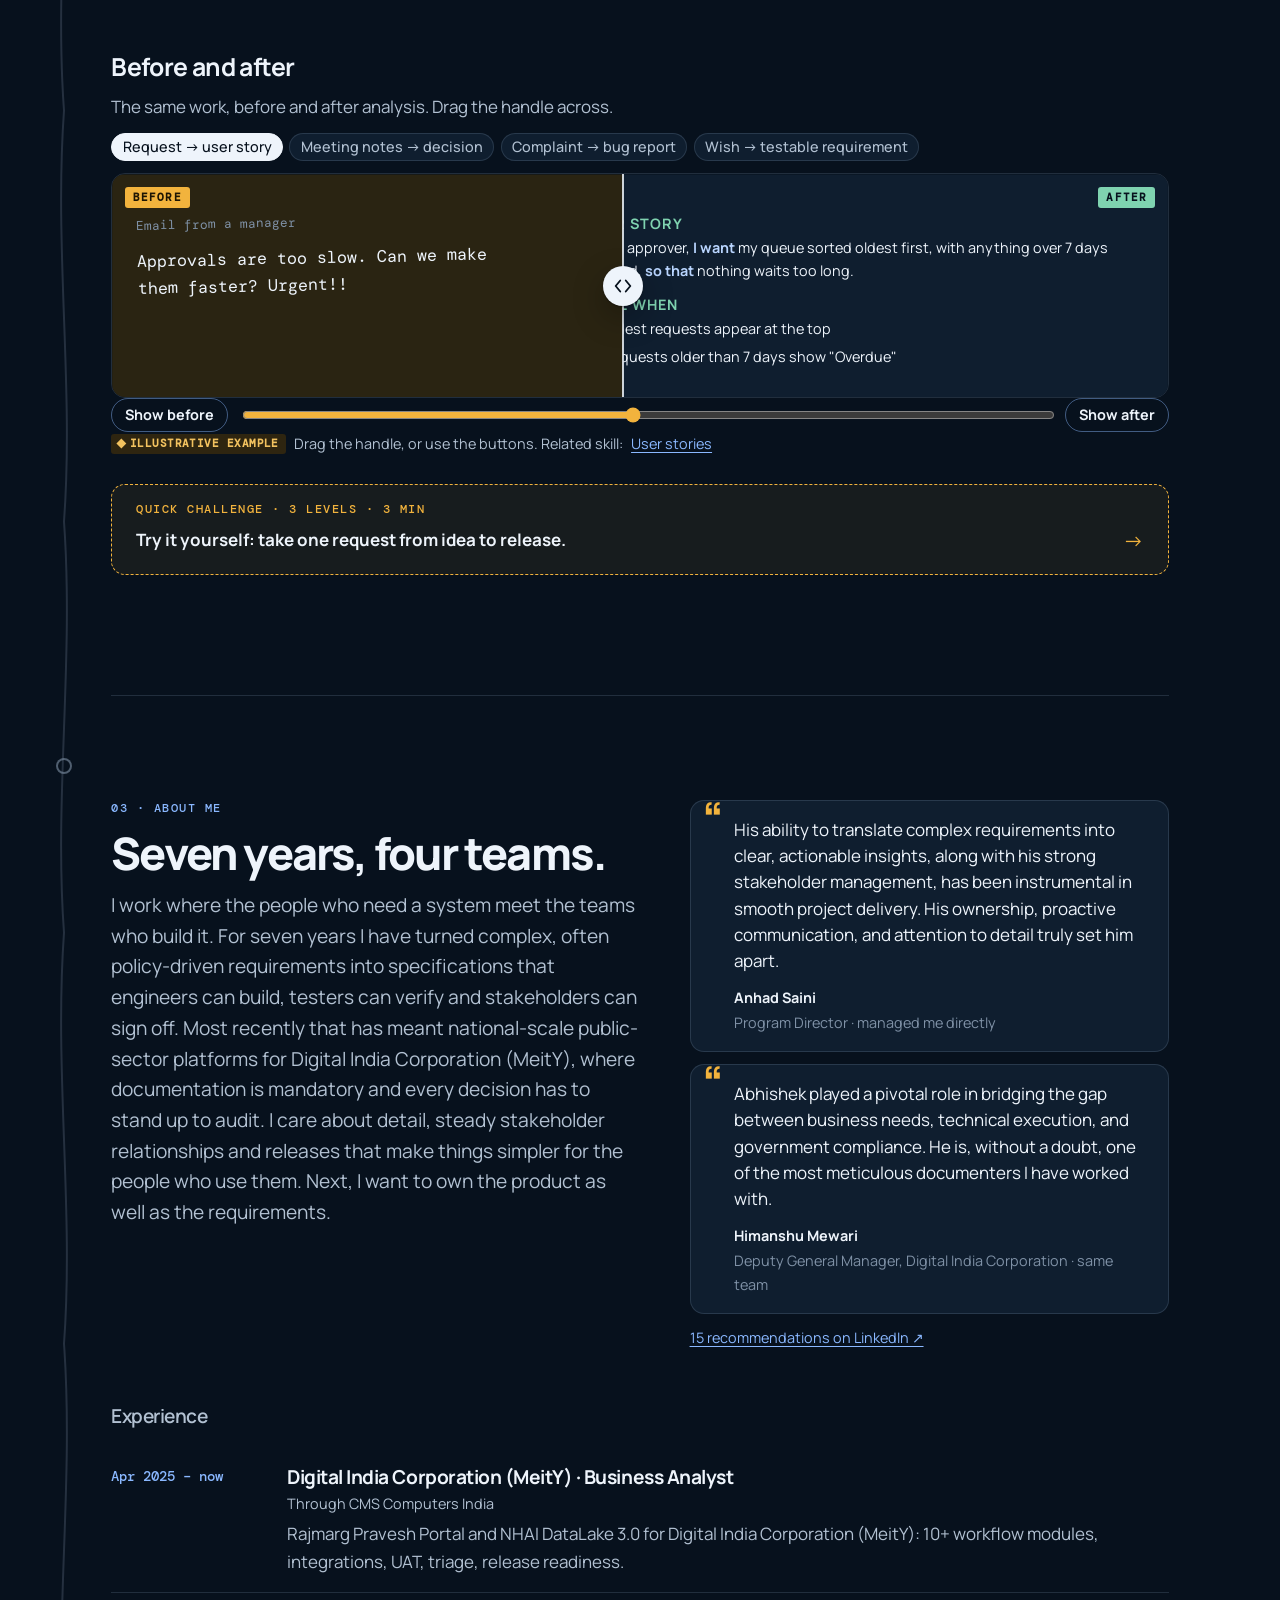
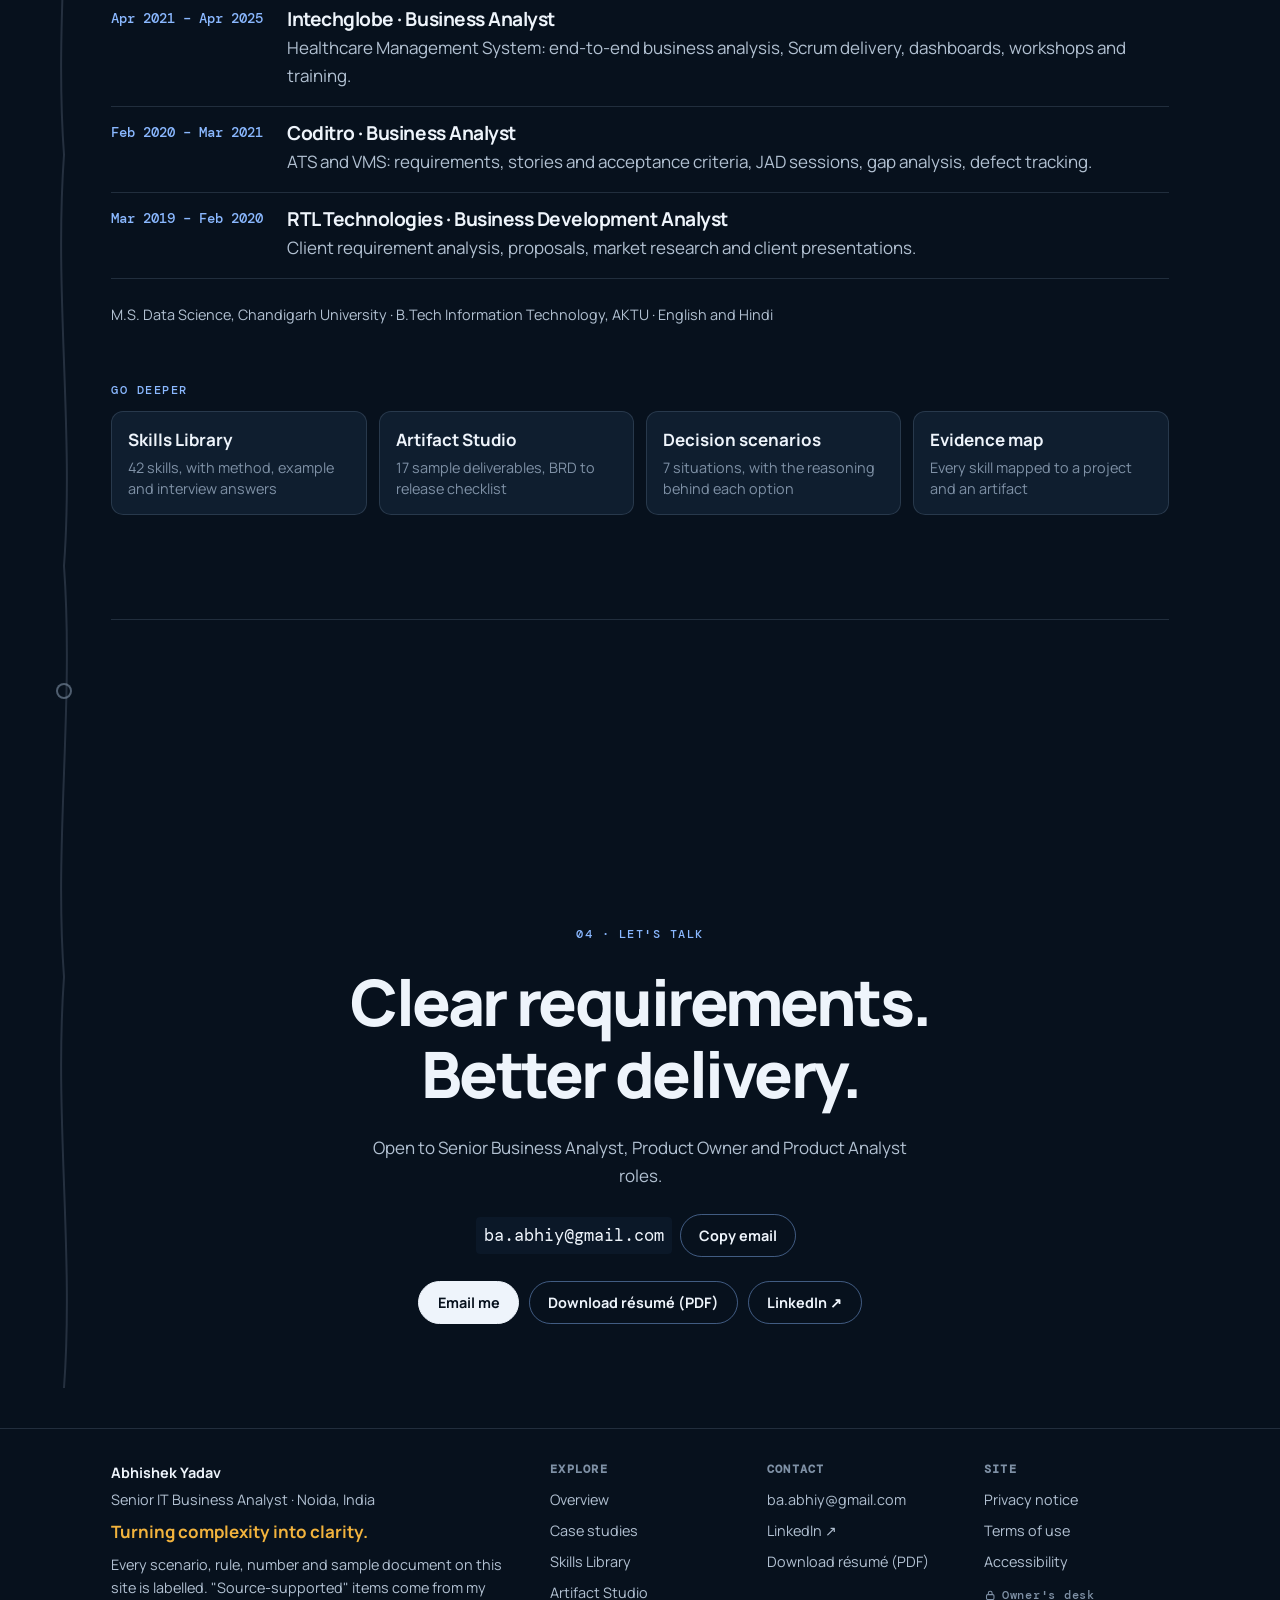
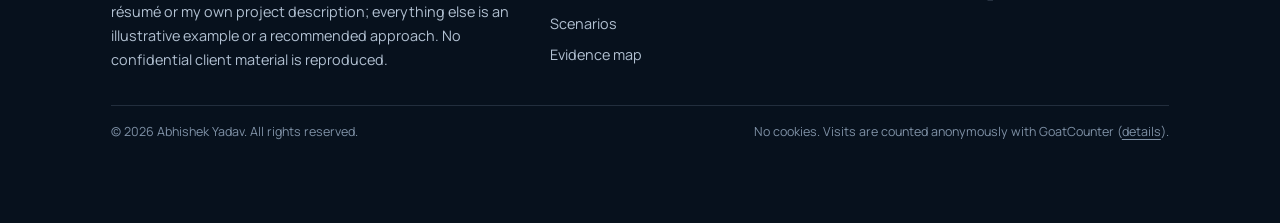
==== commit 9556bb08: "Lighter reading: neutral short slider examples, Skills Library core 15 + compact list, Artifact Stud" ====
--- a/index.html
+++ b/index.html
@@ -17,8 +17,8 @@
 <link rel="preconnect" href="https://fonts.googleapis.com">
 <link rel="preconnect" href="https://fonts.gstatic.com" crossorigin>
 <link rel="stylesheet" href="https://fonts.googleapis.com/css2?family=DM+Mono:wght@400;500&family=Manrope:wght@400;500;600;700;800&display=swap">
-<link rel="stylesheet" href="assets/css/main.css?v=20261015a">
-<script src="assets/js/loader.js?v=20261015a"></script>
+<link rel="stylesheet" href="assets/css/main.css?v=20261015b">
+<script src="assets/js/loader.js?v=20261015b"></script>
 <script>
   /* Apply a saved theme before first paint. Storage may be unavailable; the page works without it. */
   try { var t = localStorage.getItem('pf-theme'); if (t === 'light' || t === 'dark') document.documentElement.setAttribute('data-theme', t); } catch (e) {}
@@ -139,21 +139,21 @@
   </div>
 </div>
 
-<script src="assets/js/data/skills-a.js?v=20261015a"></script>
-<script src="assets/js/data/skills-b.js?v=20261015a"></script>
-<script src="assets/js/data/skills-c.js?v=20261015a"></script>
-<script src="assets/js/data/cases.js?v=20261015a"></script>
-<script src="assets/js/data/flows.js?v=20261015a"></script>
-<script src="assets/js/data/artifacts.js?v=20261015a"></script>
-<script src="assets/js/data/scenarios.js?v=20261015a"></script>
-<script src="assets/js/data/extras.js?v=20261015a"></script>
-<script src="assets/js/data/legal.js?v=20261015a"></script>
-<script src="assets/js/widgets.js?v=20261015a"></script>
-<script src="assets/js/extras.js?v=20261015a"></script>
-<script src="assets/js/stats.js?v=20261015a"></script>
-<script src="assets/js/owner.js?v=20261015a"></script>
-<script src="assets/js/intros.js?v=20261015a"></script>
-<script src="assets/js/app.js?v=20261015a"></script>
-<script src="assets/js/words-bg.js?v=20261015a"></script>
+<script src="assets/js/data/skills-a.js?v=20261015b"></script>
+<script src="assets/js/data/skills-b.js?v=20261015b"></script>
+<script src="assets/js/data/skills-c.js?v=20261015b"></script>
+<script src="assets/js/data/cases.js?v=20261015b"></script>
+<script src="assets/js/data/flows.js?v=20261015b"></script>
+<script src="assets/js/data/artifacts.js?v=20261015b"></script>
+<script src="assets/js/data/scenarios.js?v=20261015b"></script>
+<script src="assets/js/data/extras.js?v=20261015b"></script>
+<script src="assets/js/data/legal.js?v=20261015b"></script>
+<script src="assets/js/widgets.js?v=20261015b"></script>
+<script src="assets/js/extras.js?v=20261015b"></script>
+<script src="assets/js/stats.js?v=20261015b"></script>
+<script src="assets/js/owner.js?v=20261015b"></script>
+<script src="assets/js/intros.js?v=20261015b"></script>
+<script src="assets/js/app.js?v=20261015b"></script>
+<script src="assets/js/words-bg.js?v=20261015b"></script>
 </body>
 </html>
--- a/assets/css/main.css
+++ b/assets/css/main.css
@@ -960,3 +960,16 @@
 .h-quote figcaption span { color: var(--ink-3); }
 .h-quotes-more { font-size: var(--t-sm); color: var(--accent); justify-self: start; }
 .h-exp-h { margin: var(--s-6) 0 0; font-size: var(--t-lg); color: var(--ink-2); font-weight: 600; }
+
+/* Lighter library and studio: short cards, compact links */
+.card.lite { gap: .45rem; padding: var(--s-4) var(--s-4); }
+.card.lite h3 { font-size: var(--t-md); margin: 0; }
+.card.lite p { margin: 0; display: -webkit-box; -webkit-line-clamp: 2; -webkit-box-orient: vertical; overflow: hidden; }
+.card.lite .area-letter { justify-self: start; font-size: .7rem; }
+.grid.g4 { grid-template-columns: repeat(auto-fill, minmax(220px, 1fr)); }
+.lib-rest { gap: .45rem; }
+.lib-more > summary { cursor: pointer; font-size: var(--t-sm); color: var(--accent); width: max-content; padding: .2rem 0; }
+.lib-more[open] > summary { margin-bottom: var(--s-3); }
+.stage-row { display: grid; grid-template-columns: 14rem minmax(0, 1fr); gap: var(--s-3); align-items: center; padding: .7rem 0; border-bottom: 1px solid var(--rule); }
+.stage-row h3 { margin: 0; font-size: var(--t-md); display: flex; gap: .6rem; align-items: center; }
+@media (max-width: 700px) { .stage-row { grid-template-columns: 1fr; } }
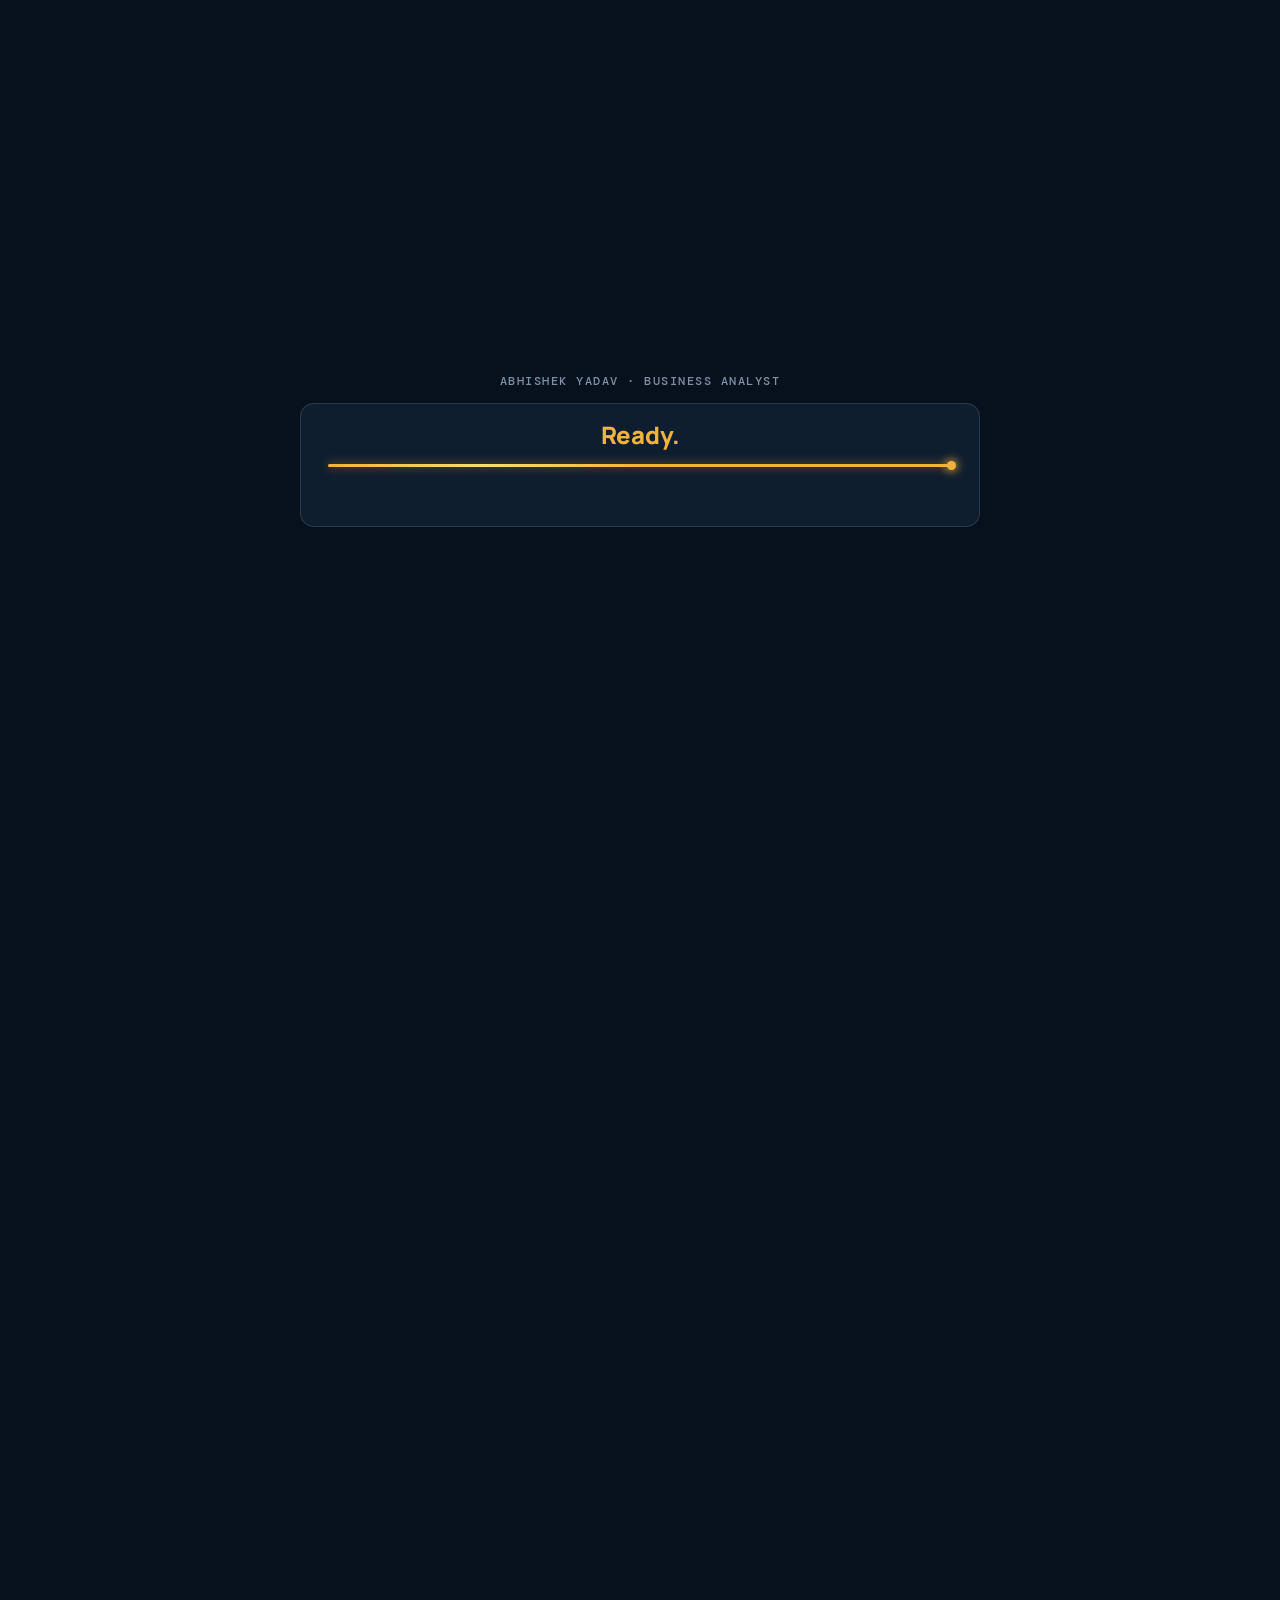
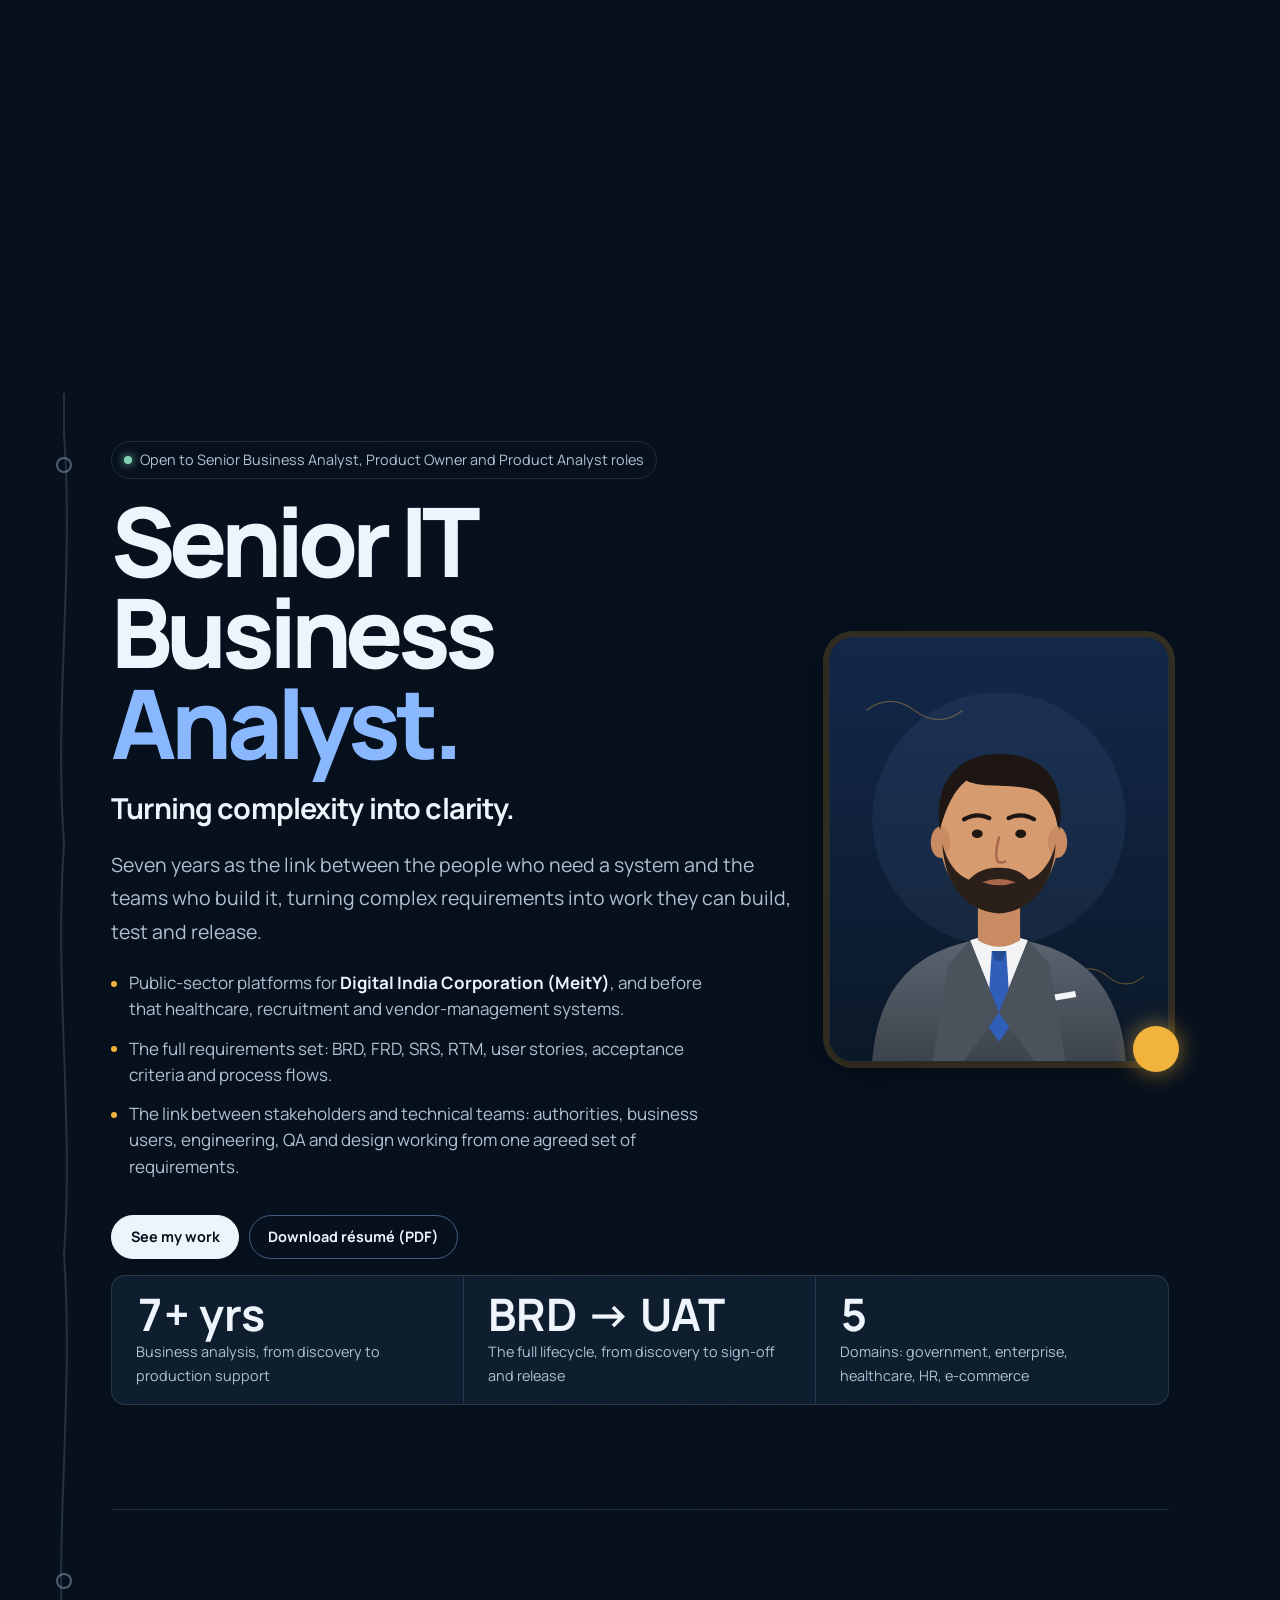
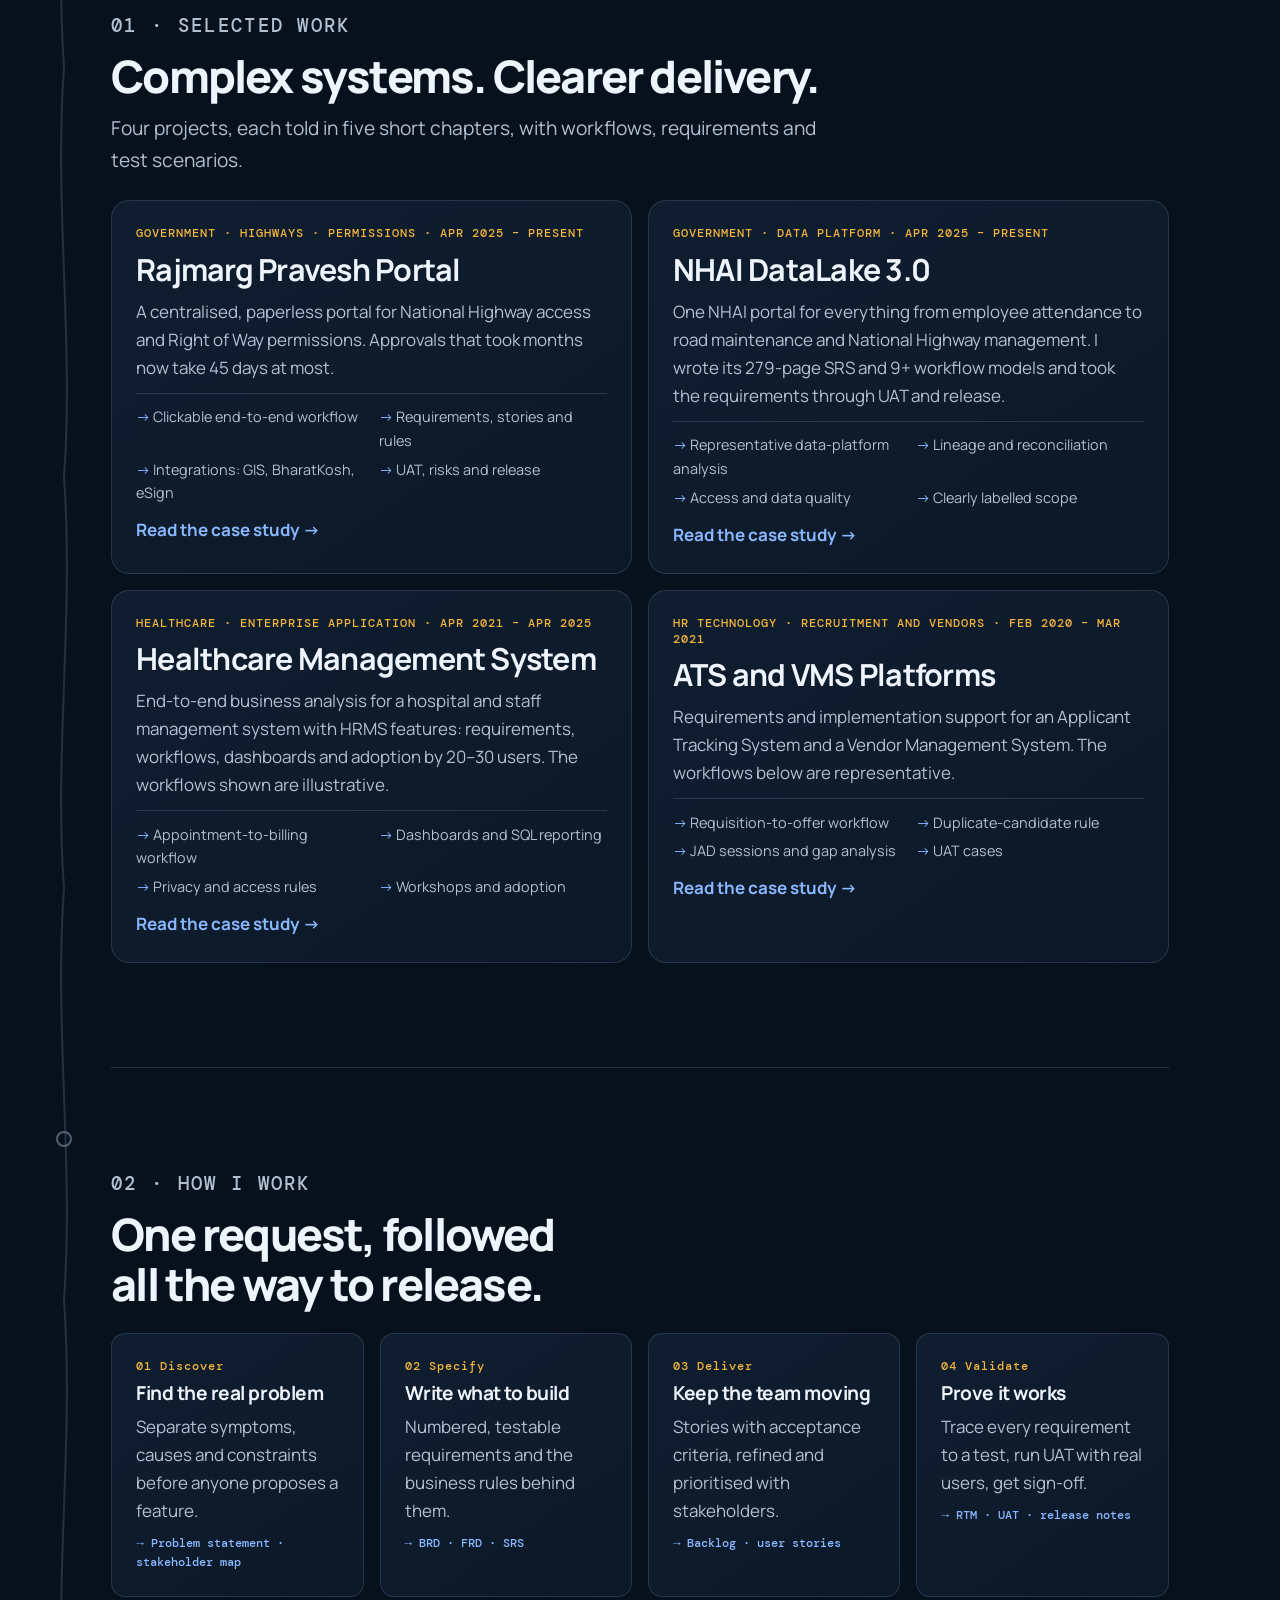
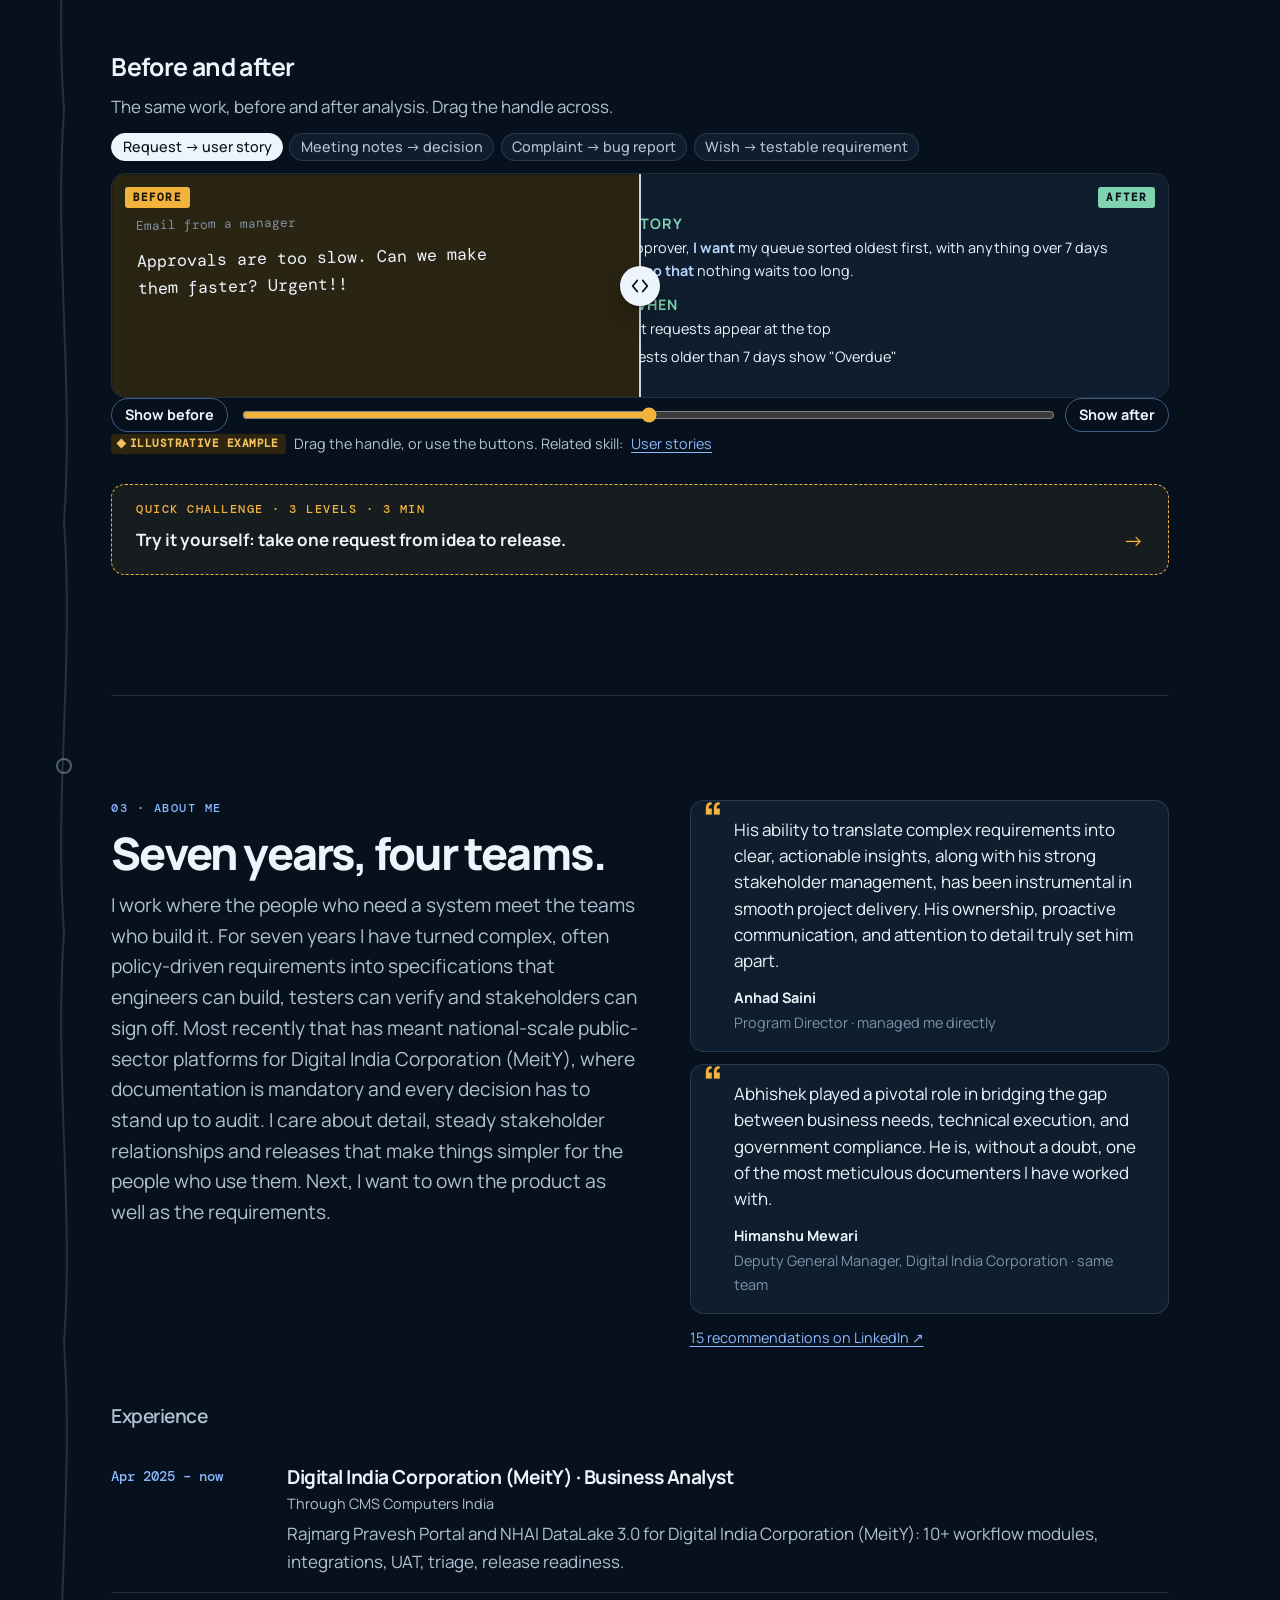
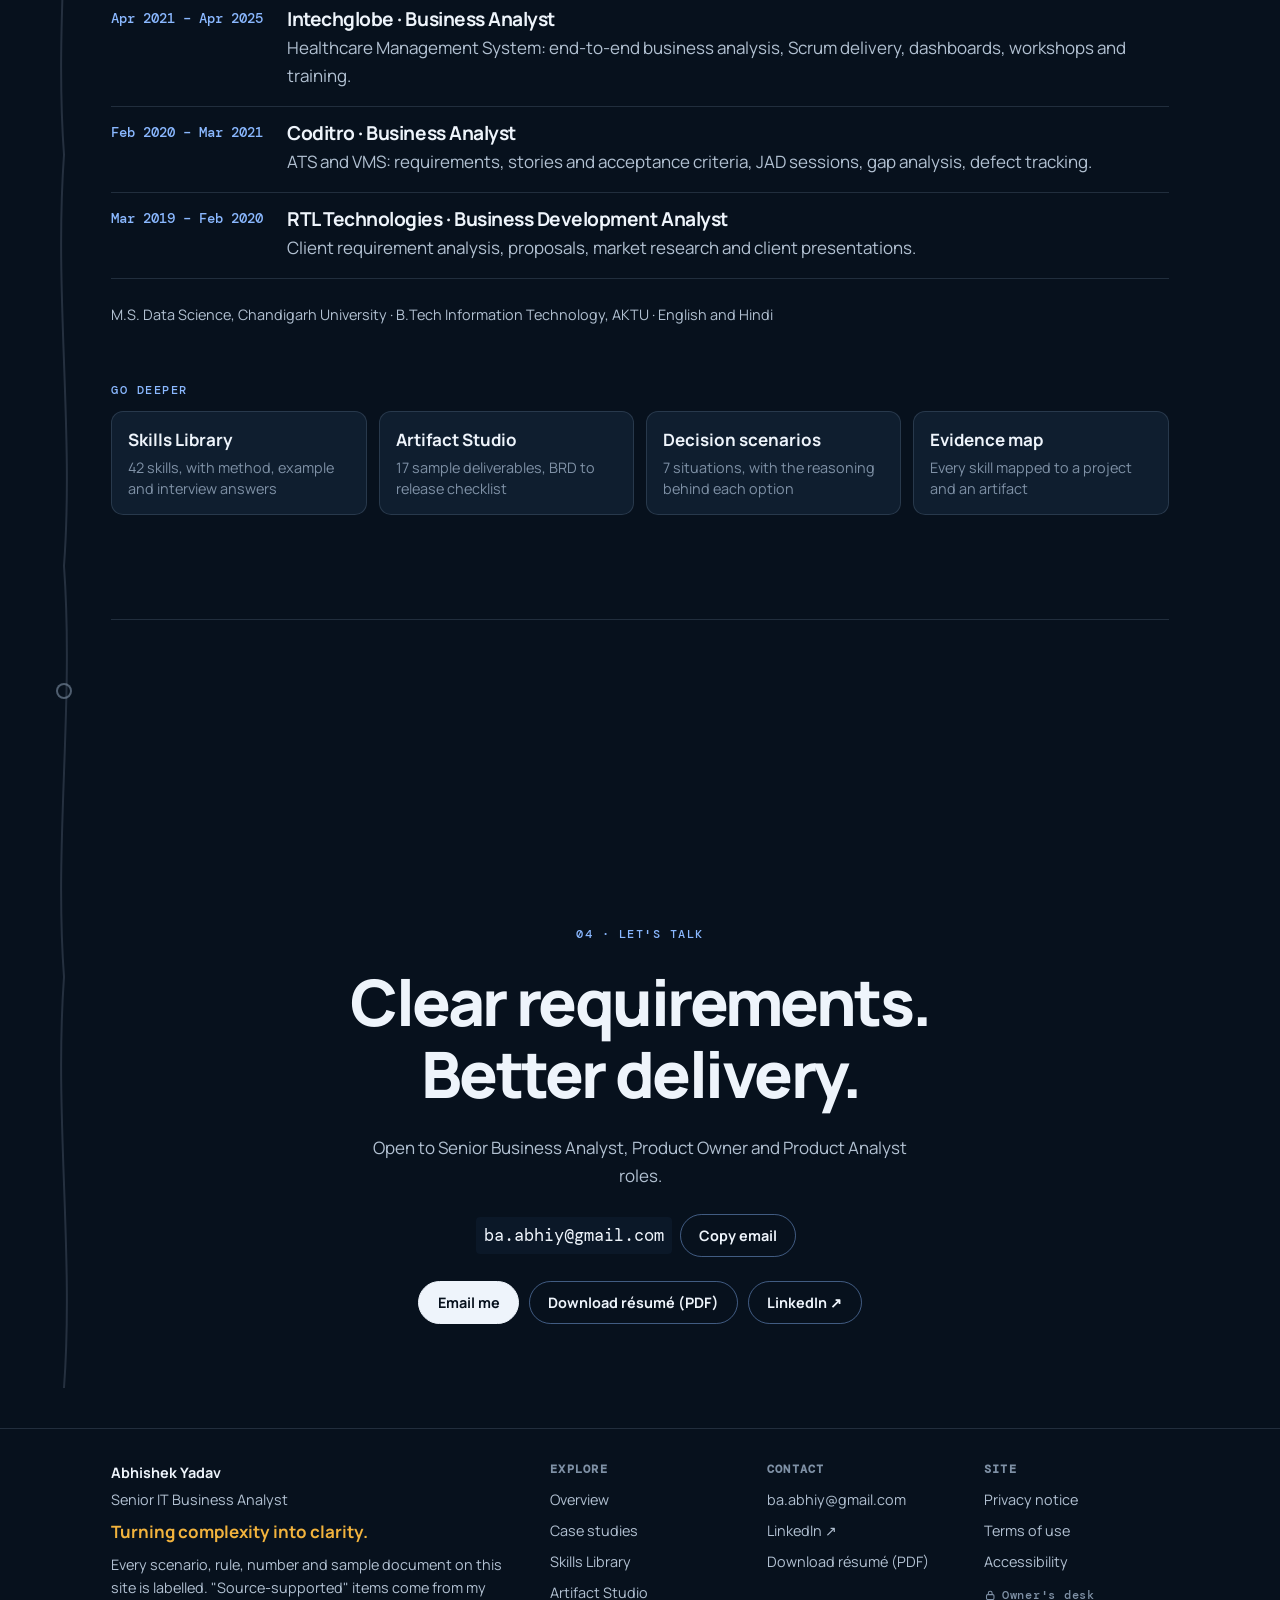
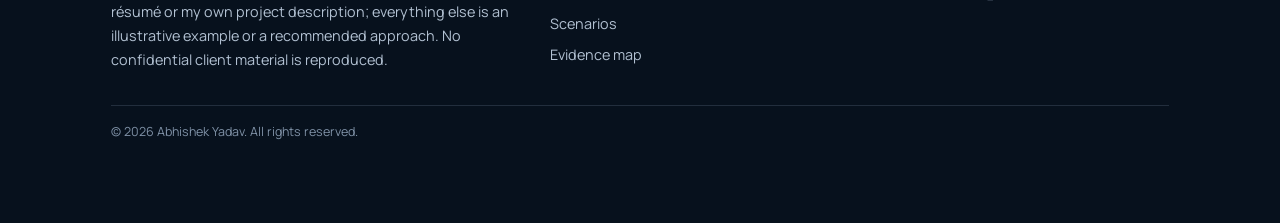
==== commit cdd6fadb: "Illustrated avatar in place of the photo; footer without location and analytics line (preview) Co-Au" ====
--- a/index.html
+++ b/index.html
@@ -104,7 +104,7 @@
   <div class="wrap foot">
     <div class="foot-grid">
       <div class="foot-brand">
-        <p class="foot-name"><strong>Abhishek Yadav</strong><span>Senior IT Business Analyst · Noida, India</span></p>
+        <p class="foot-name"><strong>Abhishek Yadav</strong><span>Senior IT Business Analyst</span></p>
         <p class="foot-tag">Turning complexity into clarity.</p>
         <p class="muted small">Every scenario, rule, number and sample document on this site is labelled. "Source-supported" items come from my résumé or my own project description; everything else is an illustrative example or a recommended approach. No confidential client material is reproduced.</p>
       </div>
@@ -124,7 +124,7 @@
     </div>
     <div class="foot-base">
       <p>© 2026 Abhishek Yadav. All rights reserved.</p>
-      <p>No cookies. Visits are counted anonymously with GoatCounter (<a href="#privacy">details</a>).</p>
+      
     </div>
   </div>
 </footer>
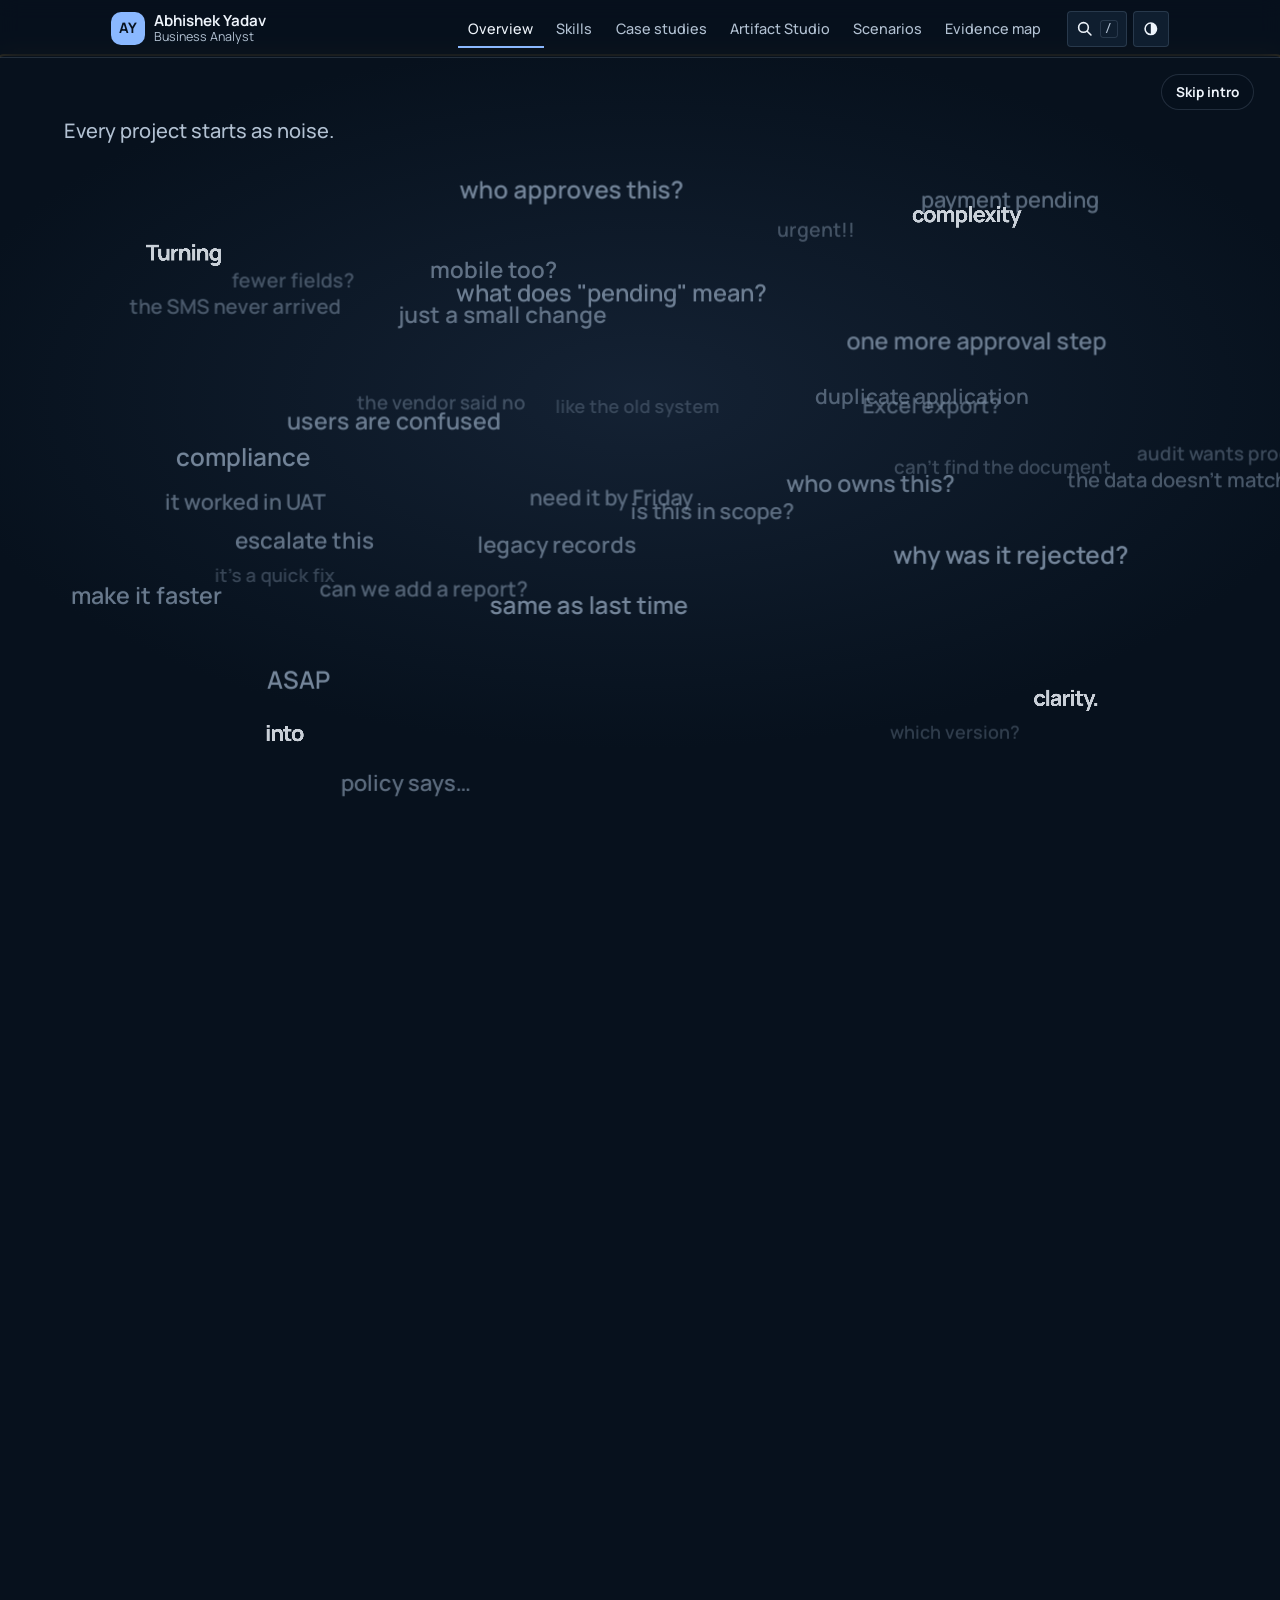
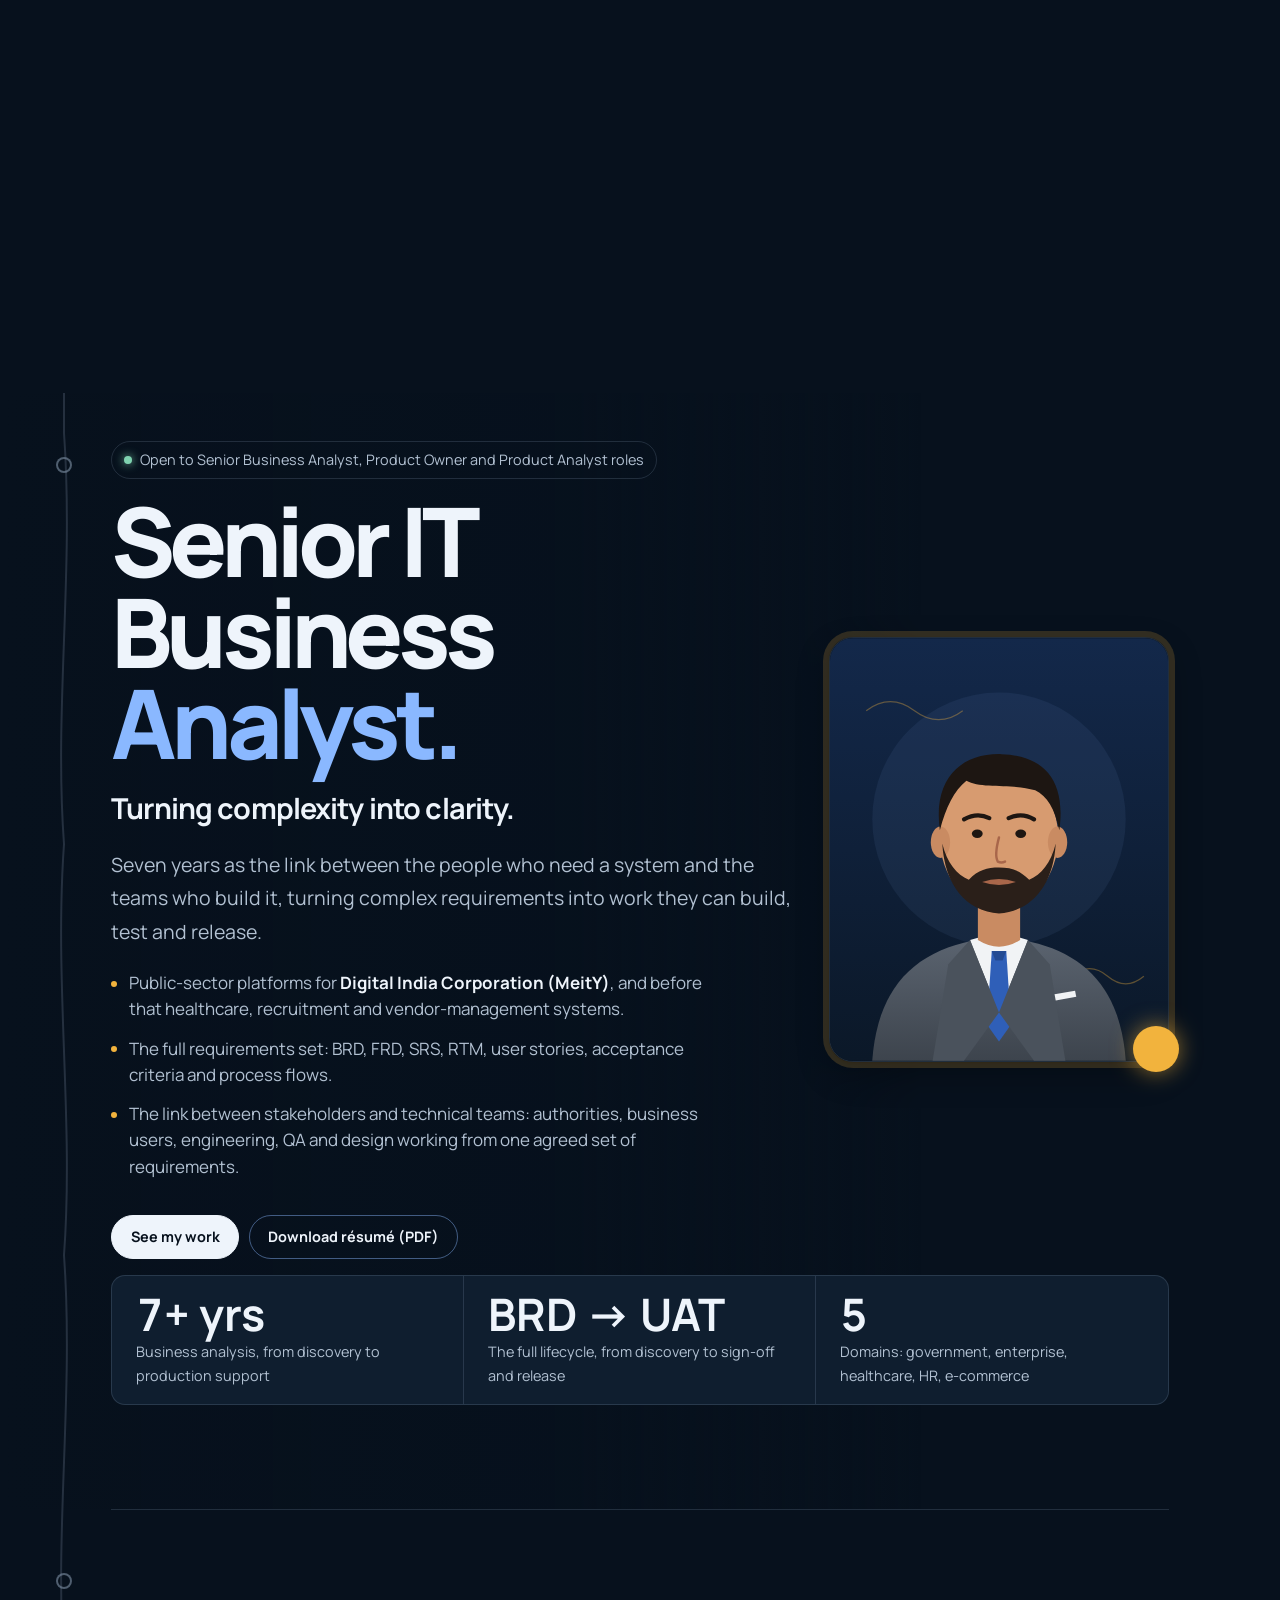
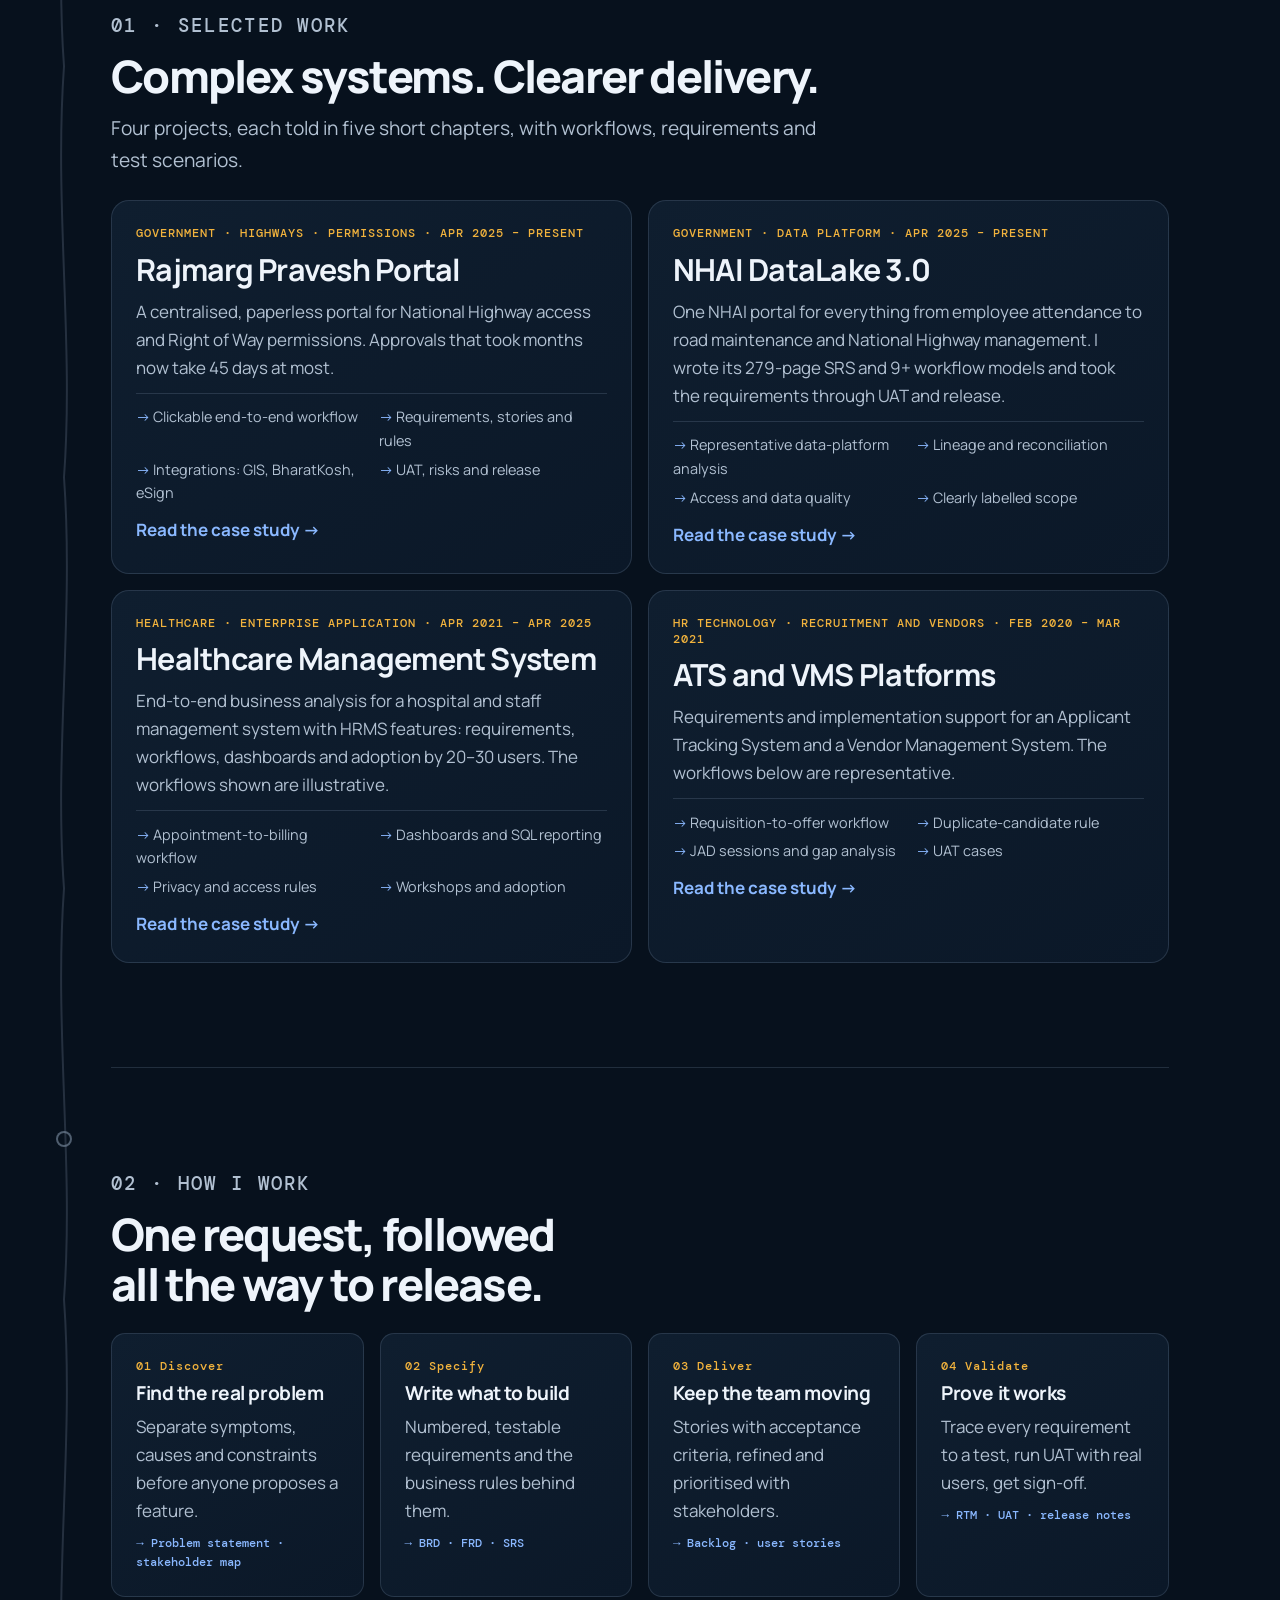
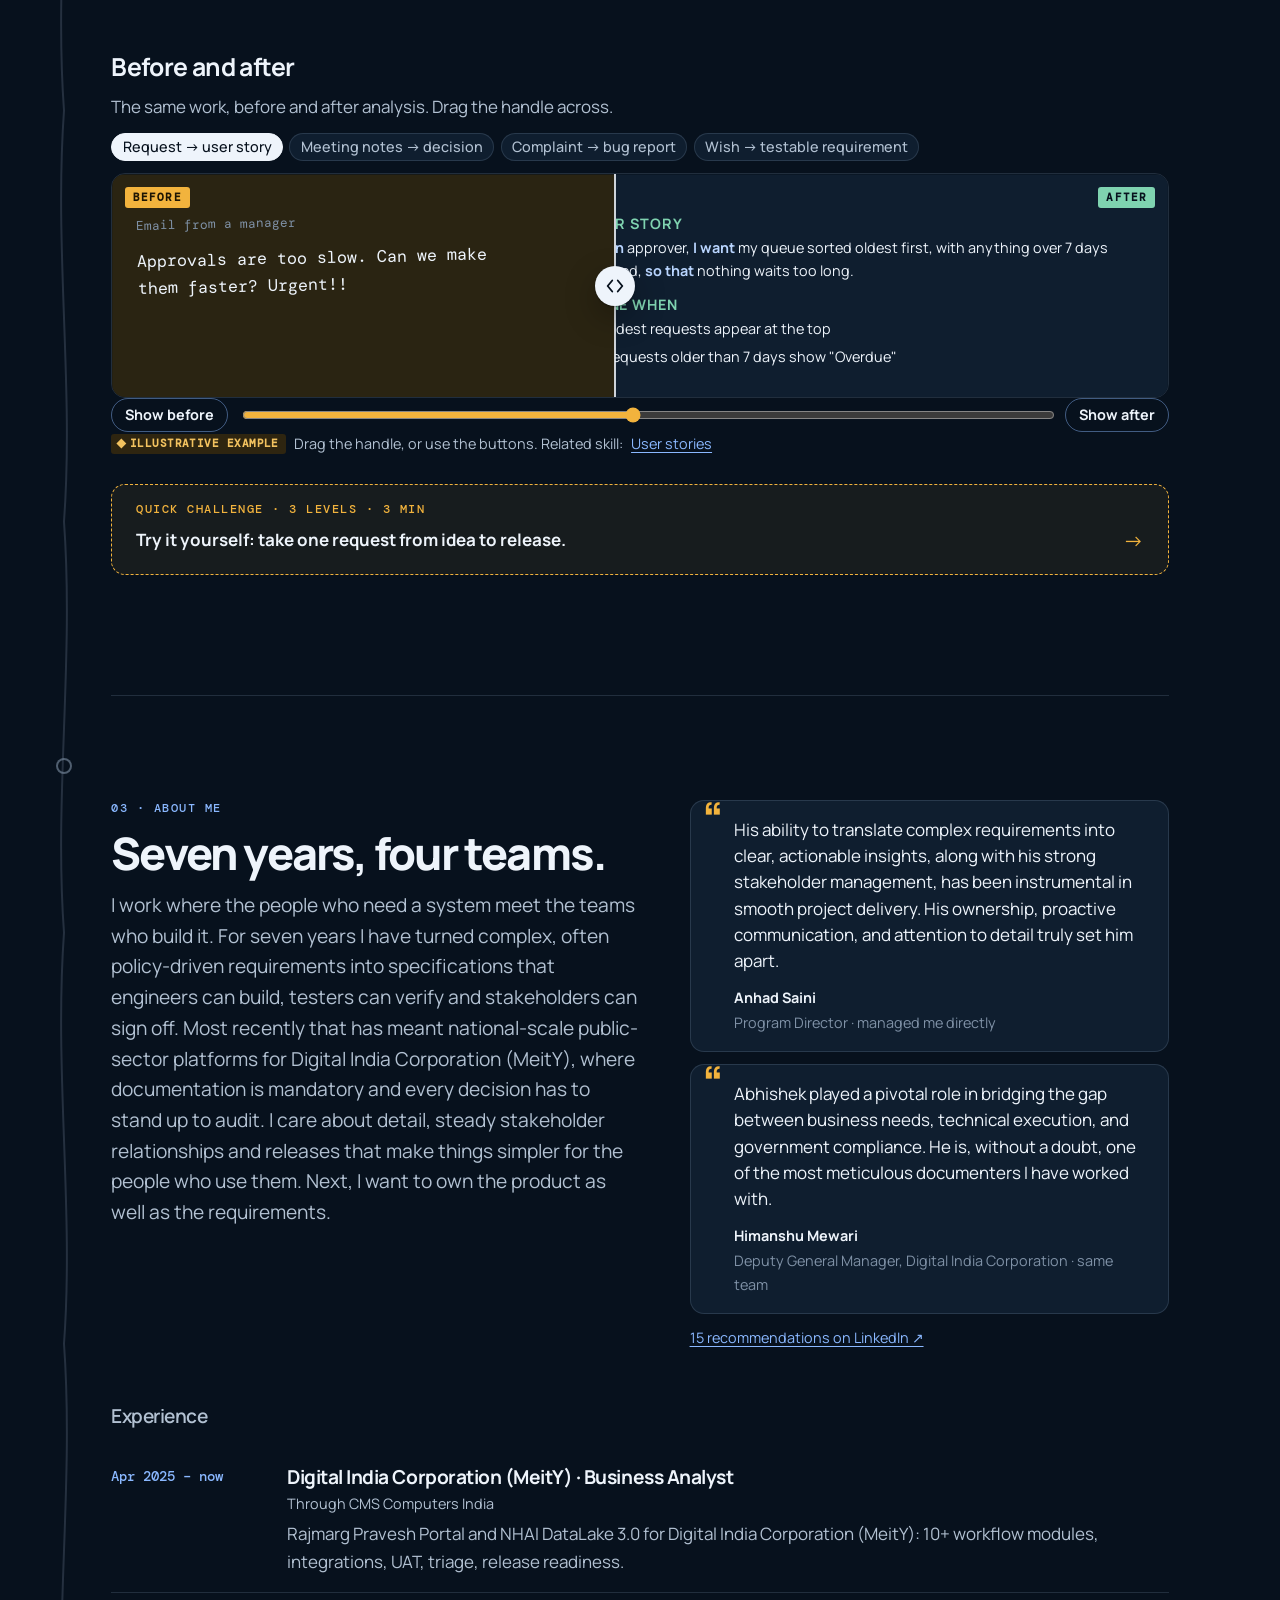
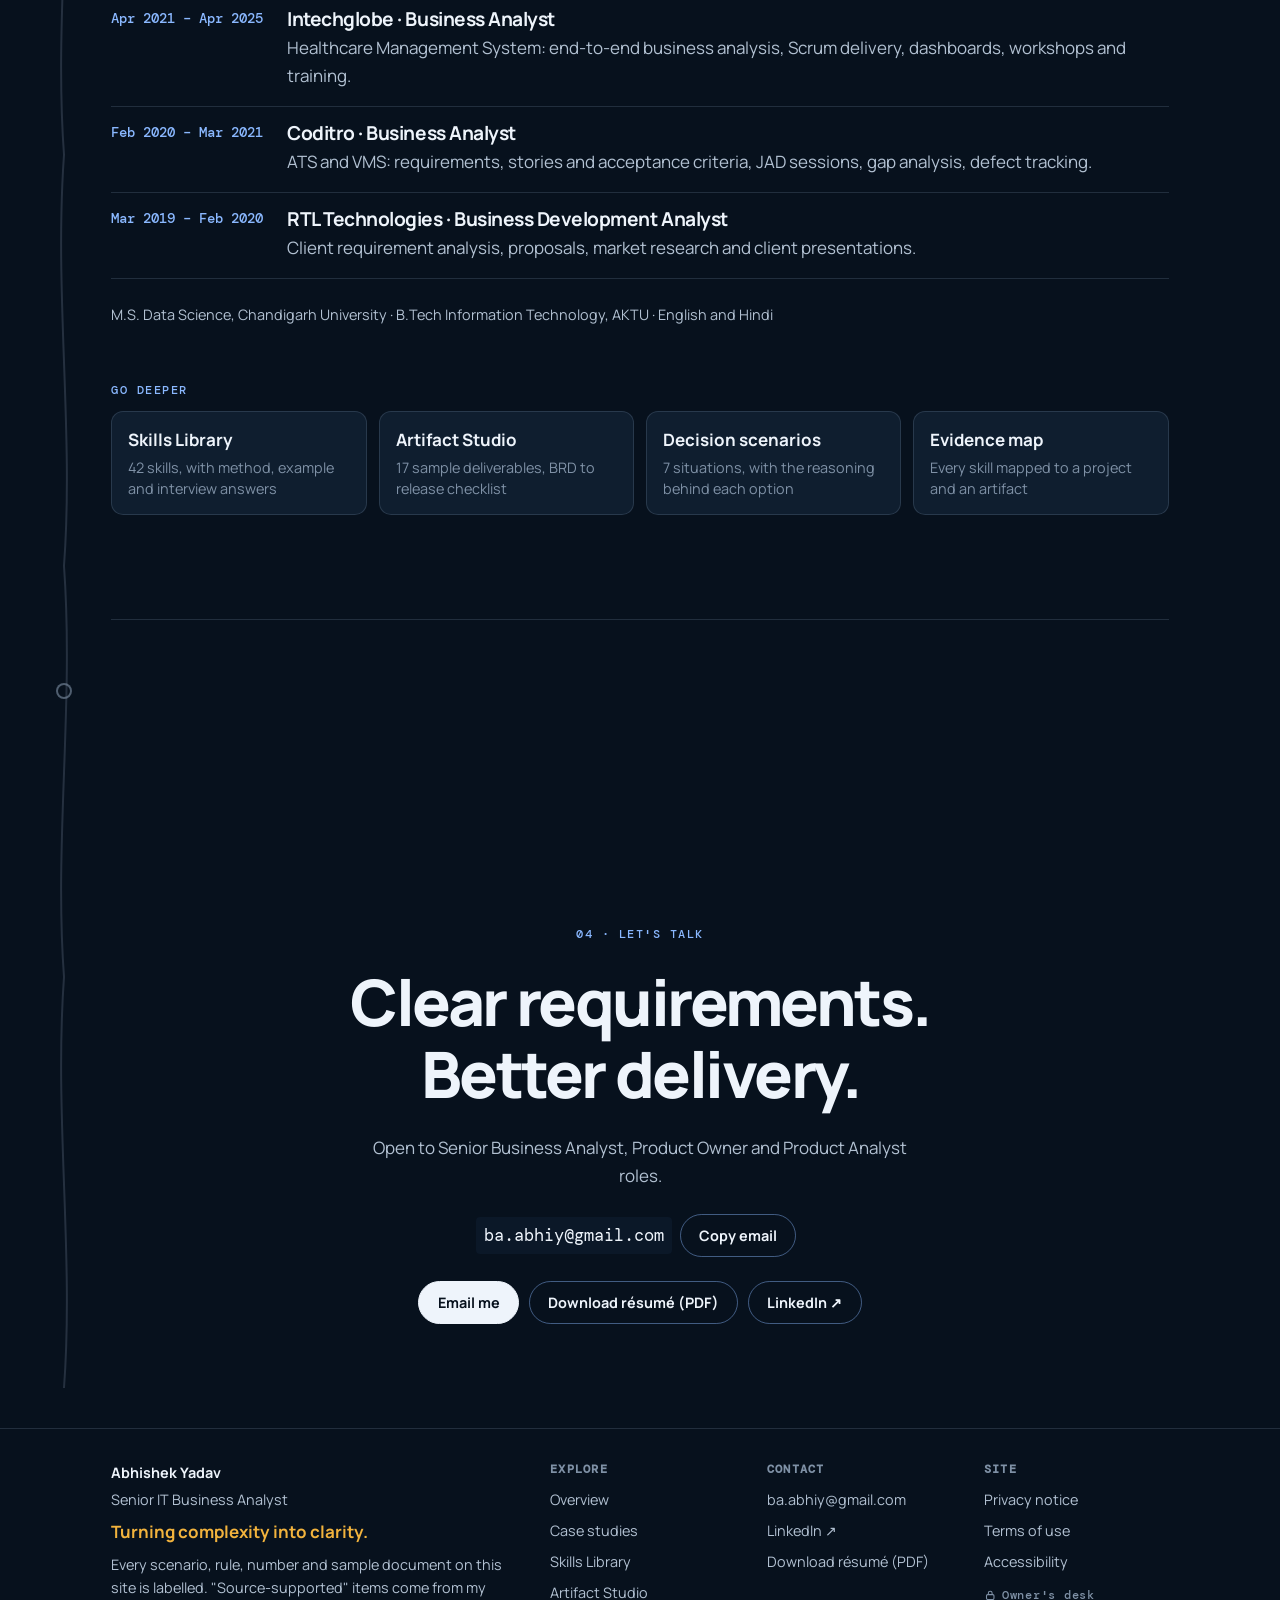
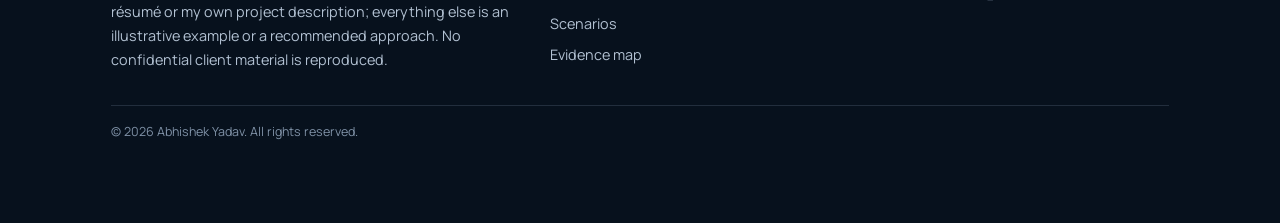
==== commit 385a7a5e: "Avatar: blink, slow breathing, drifting lines, wink on hover or focus (preview) Co-Authored-By: Clau" ====
--- a/index.html
+++ b/index.html
@@ -17,8 +17,8 @@
 <link rel="preconnect" href="https://fonts.googleapis.com">
 <link rel="preconnect" href="https://fonts.gstatic.com" crossorigin>
 <link rel="stylesheet" href="https://fonts.googleapis.com/css2?family=DM+Mono:wght@400;500&family=Manrope:wght@400;500;600;700;800&display=swap">
-<link rel="stylesheet" href="assets/css/main.css?v=20261015b">
-<script src="assets/js/loader.js?v=20261015b"></script>
+<link rel="stylesheet" href="assets/css/main.css?v=20261015c">
+<script src="assets/js/loader.js?v=20261015c"></script>
 <script>
   /* Apply a saved theme before first paint. Storage may be unavailable; the page works without it. */
   try { var t = localStorage.getItem('pf-theme'); if (t === 'light' || t === 'dark') document.documentElement.setAttribute('data-theme', t); } catch (e) {}
@@ -139,21 +139,22 @@
   </div>
 </div>
 
-<script src="assets/js/data/skills-a.js?v=20261015b"></script>
-<script src="assets/js/data/skills-b.js?v=20261015b"></script>
-<script src="assets/js/data/skills-c.js?v=20261015b"></script>
-<script src="assets/js/data/cases.js?v=20261015b"></script>
-<script src="assets/js/data/flows.js?v=20261015b"></script>
-<script src="assets/js/data/artifacts.js?v=20261015b"></script>
-<script src="assets/js/data/scenarios.js?v=20261015b"></script>
-<script src="assets/js/data/extras.js?v=20261015b"></script>
-<script src="assets/js/data/legal.js?v=20261015b"></script>
-<script src="assets/js/widgets.js?v=20261015b"></script>
-<script src="assets/js/extras.js?v=20261015b"></script>
-<script src="assets/js/stats.js?v=20261015b"></script>
-<script src="assets/js/owner.js?v=20261015b"></script>
-<script src="assets/js/intros.js?v=20261015b"></script>
-<script src="assets/js/app.js?v=20261015b"></script>
-<script src="assets/js/words-bg.js?v=20261015b"></script>
+<script src="assets/js/data/skills-a.js?v=20261015c"></script>
+<script src="assets/js/data/skills-b.js?v=20261015c"></script>
+<script src="assets/js/data/skills-c.js?v=20261015c"></script>
+<script src="assets/js/data/cases.js?v=20261015c"></script>
+<script src="assets/js/data/flows.js?v=20261015c"></script>
+<script src="assets/js/data/artifacts.js?v=20261015c"></script>
+<script src="assets/js/data/scenarios.js?v=20261015c"></script>
+<script src="assets/js/data/extras.js?v=20261015c"></script>
+<script src="assets/js/data/legal.js?v=20261015c"></script>
+<script src="assets/js/widgets.js?v=20261015c"></script>
+<script src="assets/js/extras.js?v=20261015c"></script>
+<script src="assets/js/stats.js?v=20261015c"></script>
+<script src="assets/js/owner.js?v=20261015c"></script>
+<script src="assets/js/intros.js?v=20261015c"></script>
+<script src="assets/js/avatar.js?v=20261015c"></script>
+<script src="assets/js/app.js?v=20261015c"></script>
+<script src="assets/js/words-bg.js?v=20261015c"></script>
 </body>
 </html>
--- a/assets/css/main.css
+++ b/assets/css/main.css
@@ -973,3 +973,21 @@
 .stage-row { display: grid; grid-template-columns: 14rem minmax(0, 1fr); gap: var(--s-3); align-items: center; padding: .7rem 0; border-bottom: 1px solid var(--rule); }
 .stage-row h3 { margin: 0; font-size: var(--t-md); display: flex; gap: .6rem; align-items: center; }
 @media (max-width: 700px) { .stage-row { grid-template-columns: 1fr; } }
+
+/* Avatar: blink, slow breathing, drifting lines; wink on hover or focus */
+.h-avatar svg { display: block; width: 100%; height: auto; aspect-ratio: 4 / 5; border-radius: 24px; border: 1px solid var(--rule); box-shadow: 0 0 0 6px color-mix(in srgb, var(--signal) 18%, transparent), var(--shadow); }
+@media (max-width: 820px) { .h-avatar svg { border-radius: 18px; } }
+.avatar .av-eye { transform-box: fill-box; transform-origin: center; animation: av-blink 5s infinite; }
+.avatar .av-body { transform-box: view-box; transform-origin: 280px 700px; animation: av-breathe 5.5s ease-in-out infinite; }
+.avatar .av-head { transform-box: view-box; transform-origin: 280px 500px; animation: av-bob 5.5s ease-in-out infinite; }
+.avatar .av-waves { animation: av-drift 9s ease-in-out infinite alternate; }
+.avatar .av-brow-r, .avatar .av-brow-l { transition: transform .25s; transform-box: fill-box; transform-origin: center; }
+@keyframes av-blink { 0%, 92%, 100% { transform: scaleY(1); } 95% { transform: scaleY(.1); } }
+@keyframes av-breathe { 50% { transform: scale(1.012, 1.018); } }
+@keyframes av-bob { 50% { transform: translateY(-3px); } }
+@keyframes av-drift { to { transform: translateX(14px); } }
+.h-avatar:hover .av-eye-r, .h-avatar:focus .av-eye-r { animation: none; transform: scaleY(.12); }
+.h-avatar:hover .av-brow-l, .h-avatar:focus .av-brow-l { transform: translateY(-7px) rotate(-4deg); }
+.h-avatar:focus { outline: none; }
+.h-avatar:focus-visible svg { outline: 2px solid var(--accent); outline-offset: 4px; }
+@media (prefers-reduced-motion: reduce) { .avatar .av-eye, .avatar .av-body, .avatar .av-head, .avatar .av-waves { animation: none; } }
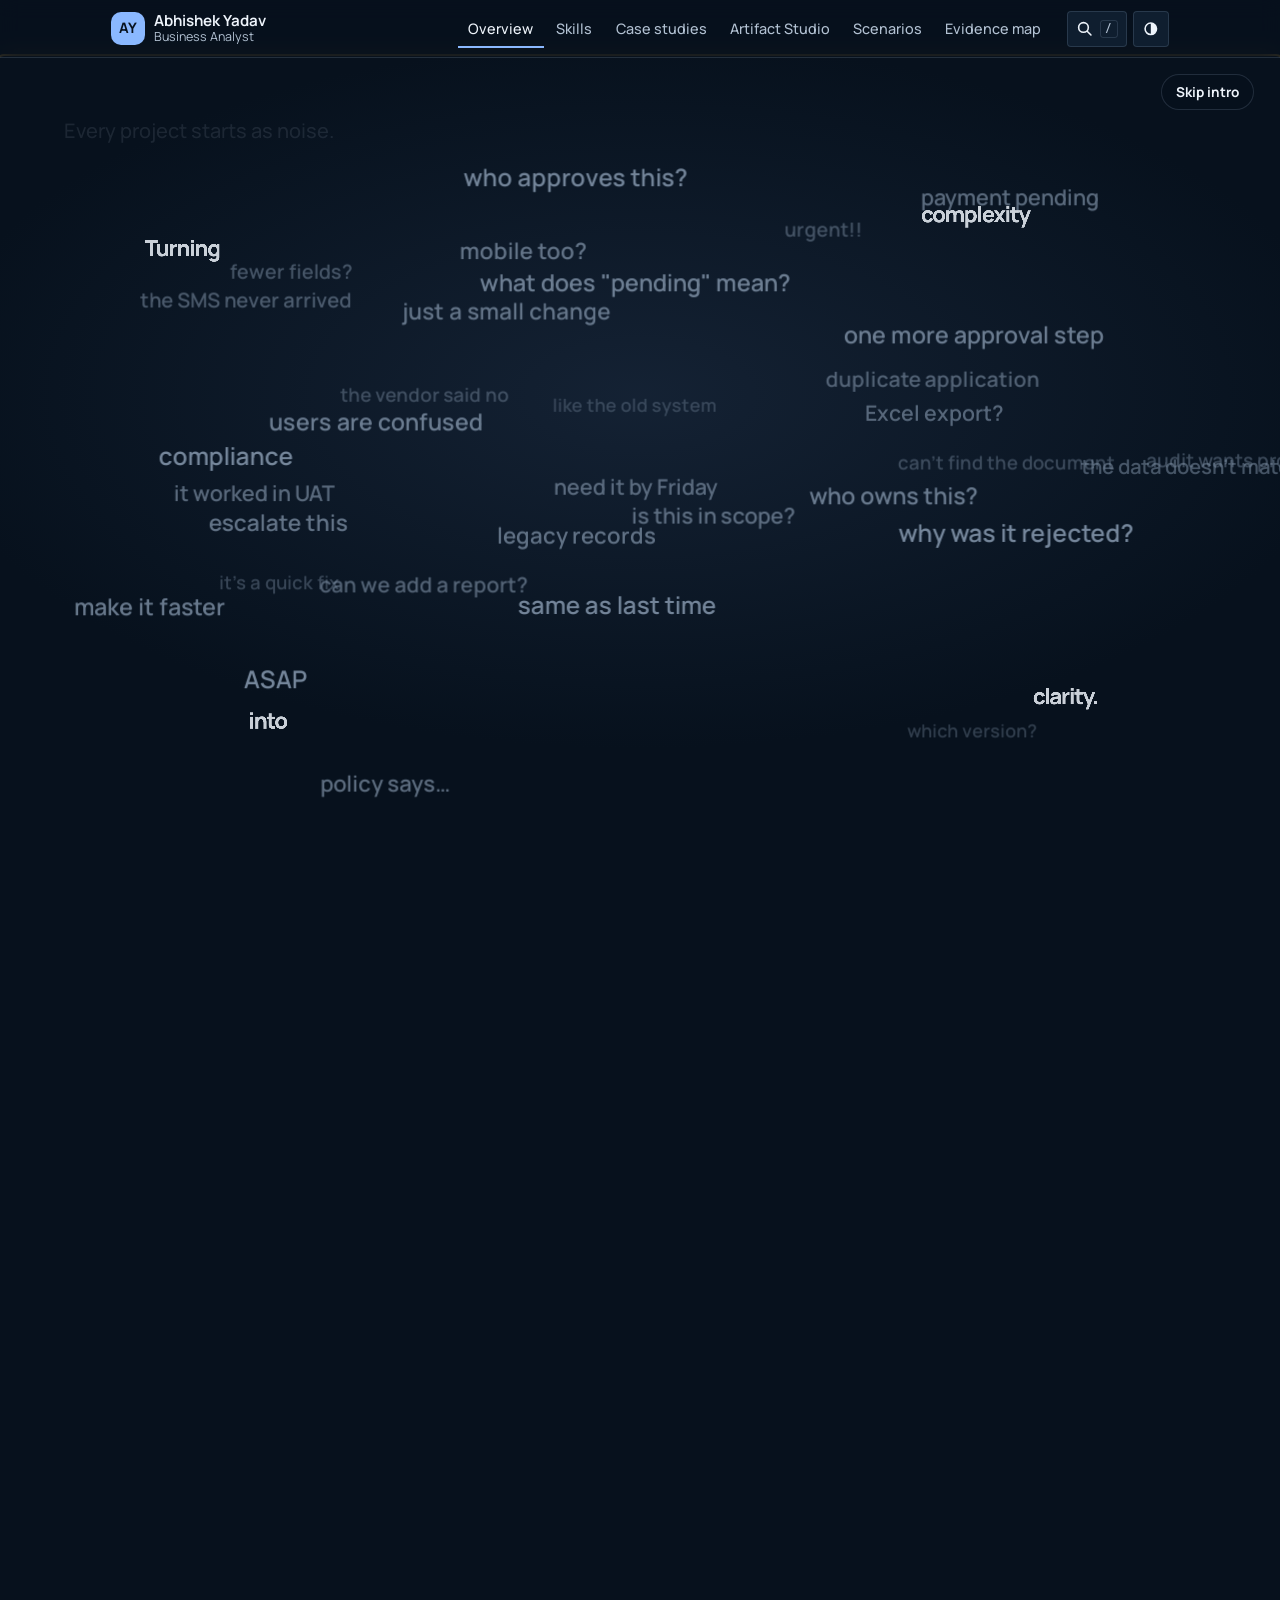
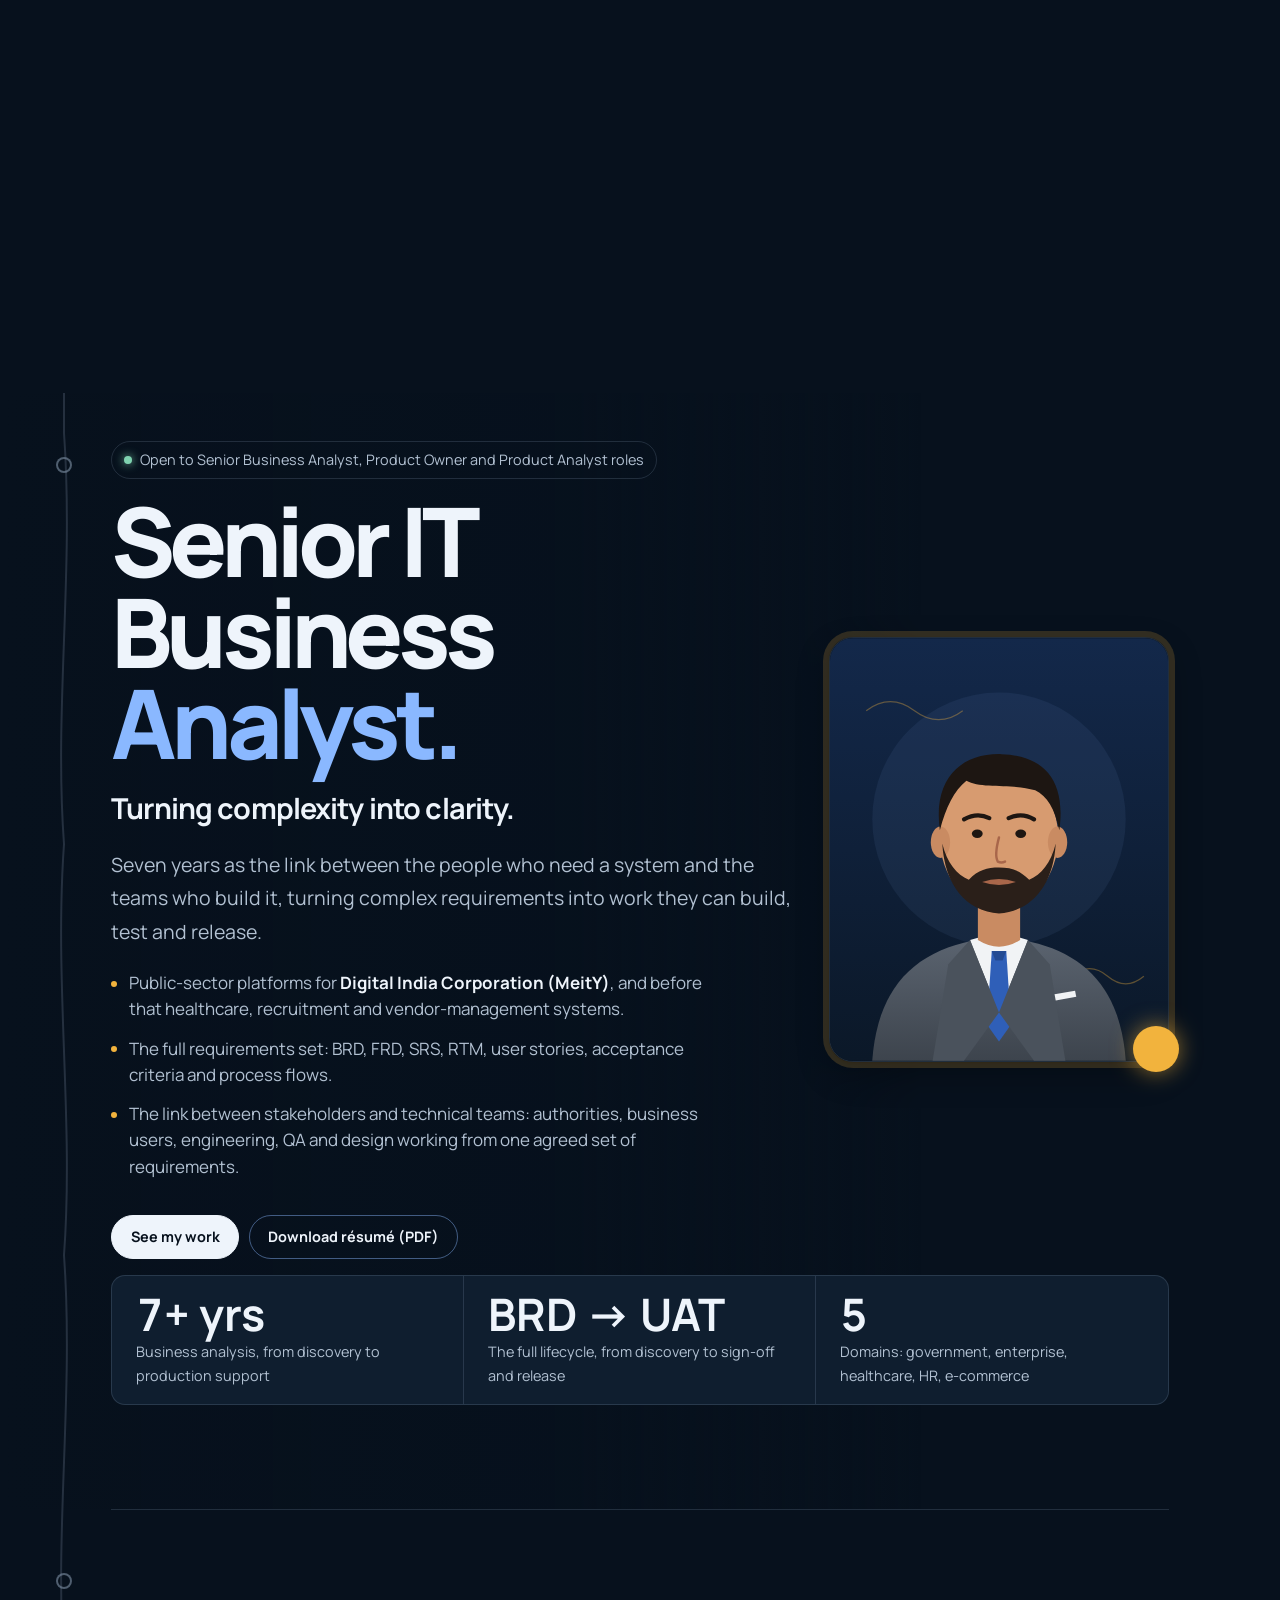
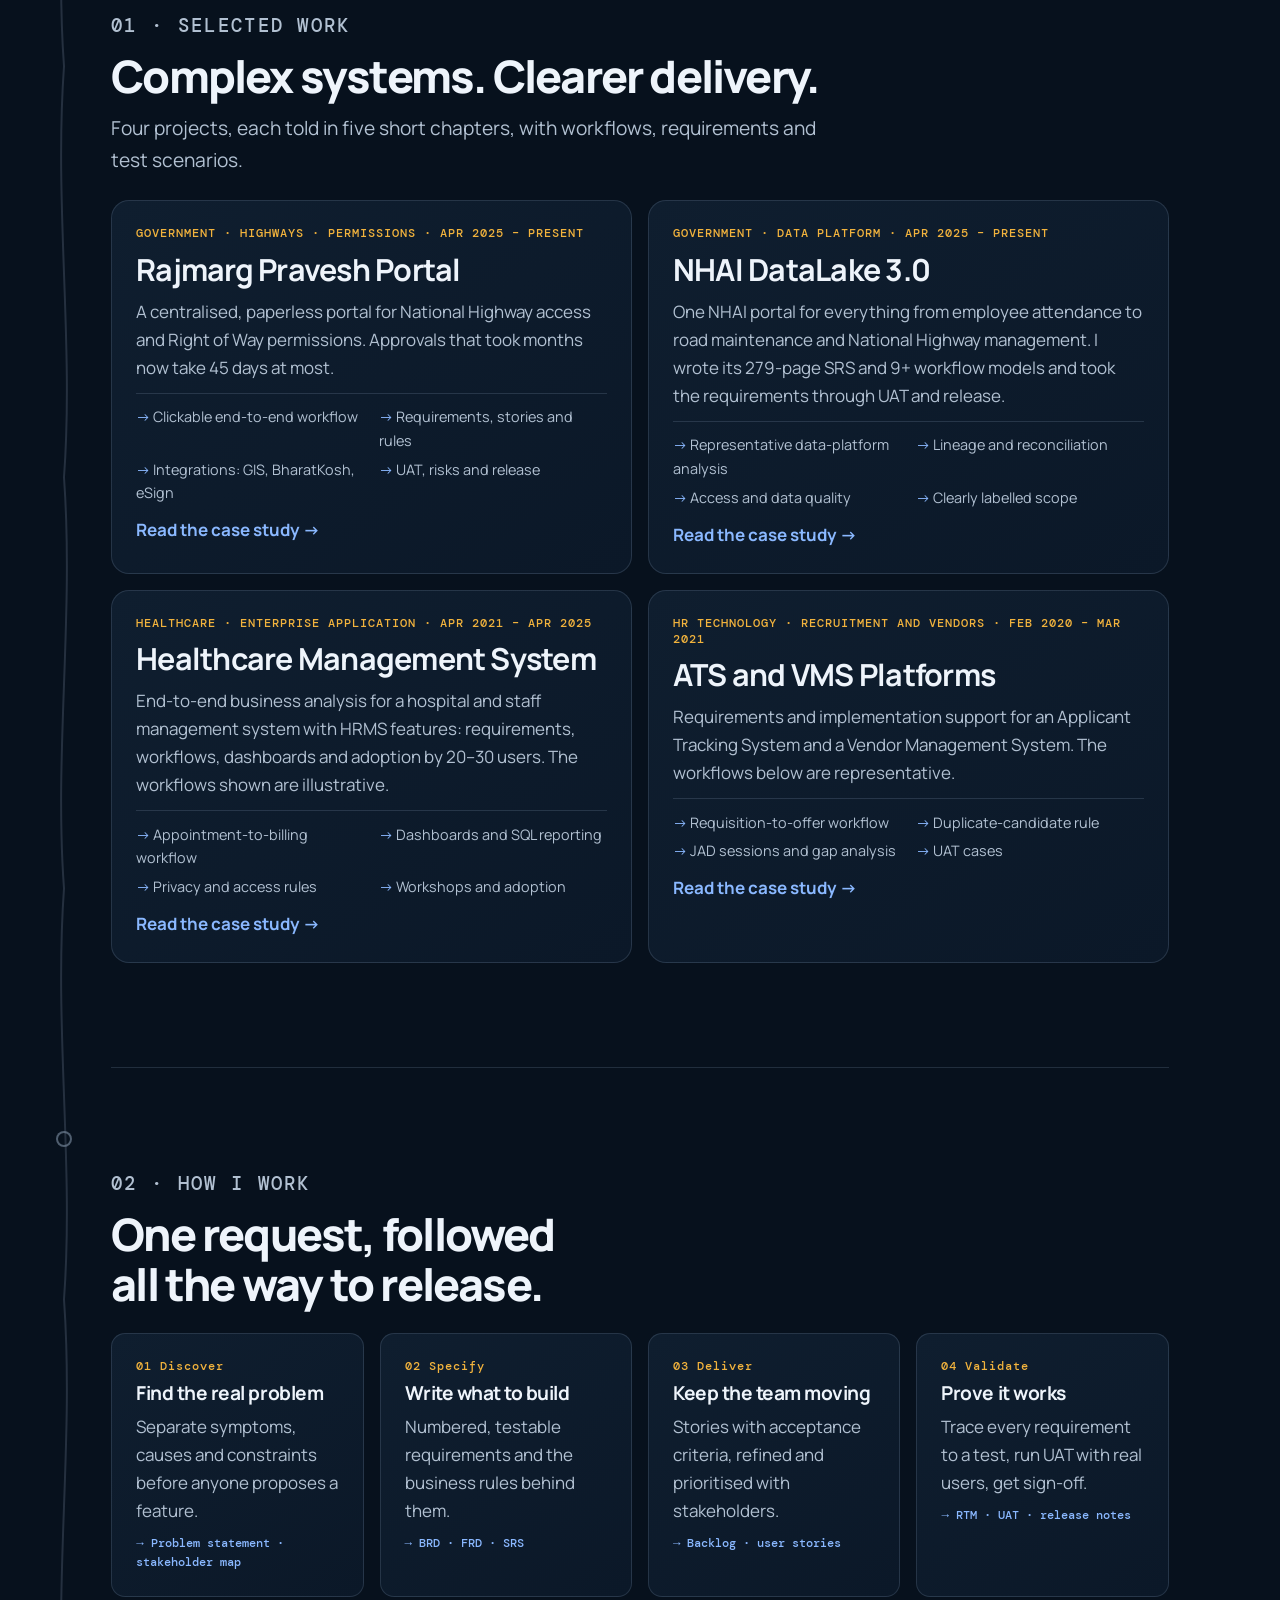
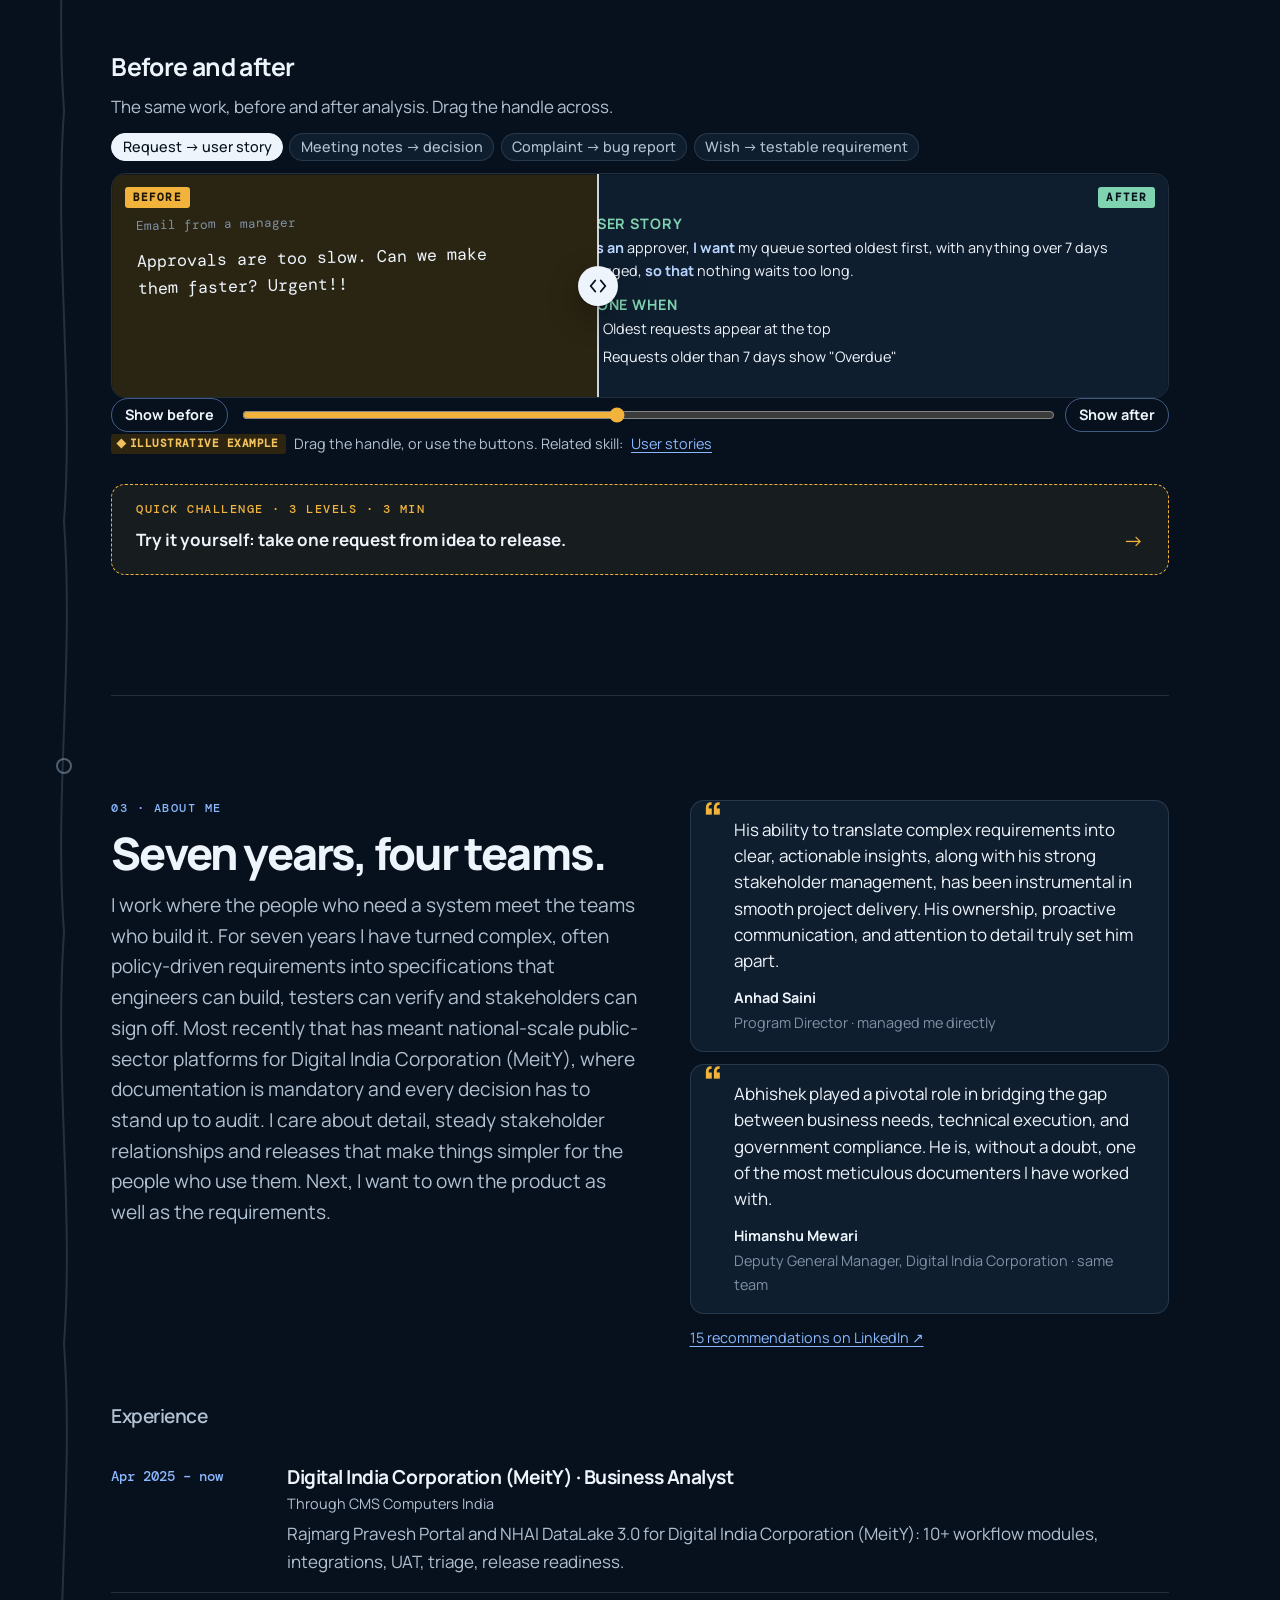
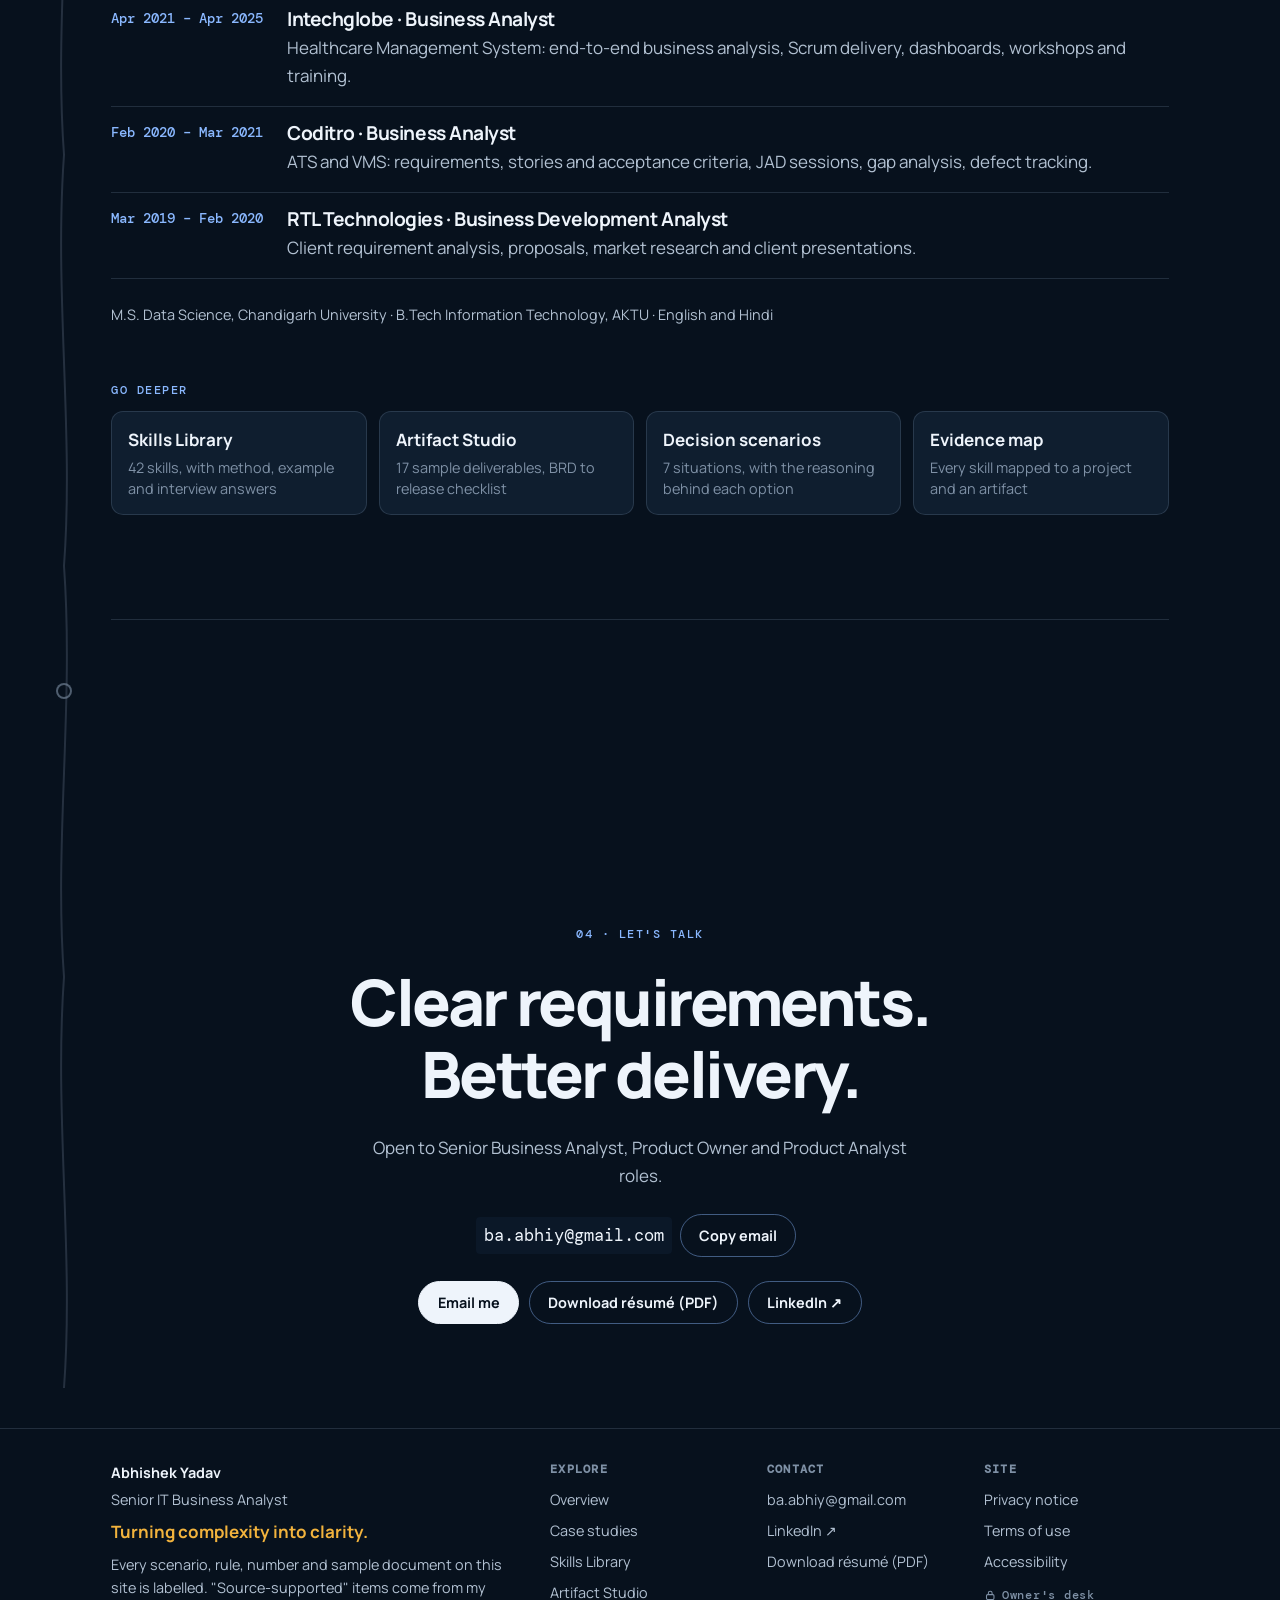
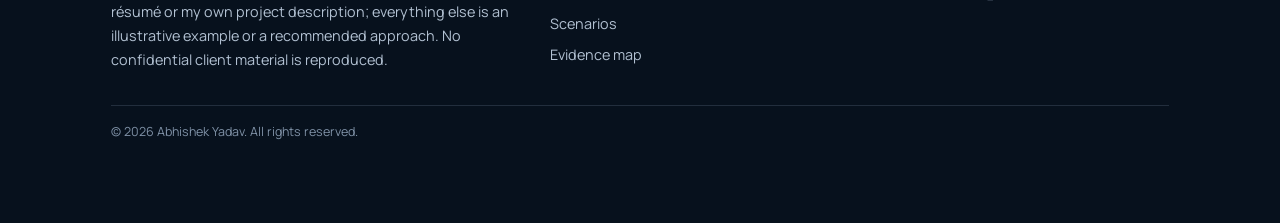
==== commit d1e9837f: "Avatar: natural irregular blinking and gentle breathing only (preview) Co-Authored-By: Claude Opus 5" ====
--- a/index.html
+++ b/index.html
@@ -17,8 +17,8 @@
 <link rel="preconnect" href="https://fonts.googleapis.com">
 <link rel="preconnect" href="https://fonts.gstatic.com" crossorigin>
 <link rel="stylesheet" href="https://fonts.googleapis.com/css2?family=DM+Mono:wght@400;500&family=Manrope:wght@400;500;600;700;800&display=swap">
-<link rel="stylesheet" href="assets/css/main.css?v=20261015c">
-<script src="assets/js/loader.js?v=20261015c"></script>
+<link rel="stylesheet" href="assets/css/main.css?v=20261015d">
+<script src="assets/js/loader.js?v=20261015d"></script>
 <script>
   /* Apply a saved theme before first paint. Storage may be unavailable; the page works without it. */
   try { var t = localStorage.getItem('pf-theme'); if (t === 'light' || t === 'dark') document.documentElement.setAttribute('data-theme', t); } catch (e) {}
@@ -139,22 +139,22 @@
   </div>
 </div>
 
-<script src="assets/js/data/skills-a.js?v=20261015c"></script>
-<script src="assets/js/data/skills-b.js?v=20261015c"></script>
-<script src="assets/js/data/skills-c.js?v=20261015c"></script>
-<script src="assets/js/data/cases.js?v=20261015c"></script>
-<script src="assets/js/data/flows.js?v=20261015c"></script>
-<script src="assets/js/data/artifacts.js?v=20261015c"></script>
-<script src="assets/js/data/scenarios.js?v=20261015c"></script>
-<script src="assets/js/data/extras.js?v=20261015c"></script>
-<script src="assets/js/data/legal.js?v=20261015c"></script>
-<script src="assets/js/widgets.js?v=20261015c"></script>
-<script src="assets/js/extras.js?v=20261015c"></script>
-<script src="assets/js/stats.js?v=20261015c"></script>
-<script src="assets/js/owner.js?v=20261015c"></script>
-<script src="assets/js/intros.js?v=20261015c"></script>
-<script src="assets/js/avatar.js?v=20261015c"></script>
-<script src="assets/js/app.js?v=20261015c"></script>
-<script src="assets/js/words-bg.js?v=20261015c"></script>
+<script src="assets/js/data/skills-a.js?v=20261015d"></script>
+<script src="assets/js/data/skills-b.js?v=20261015d"></script>
+<script src="assets/js/data/skills-c.js?v=20261015d"></script>
+<script src="assets/js/data/cases.js?v=20261015d"></script>
+<script src="assets/js/data/flows.js?v=20261015d"></script>
+<script src="assets/js/data/artifacts.js?v=20261015d"></script>
+<script src="assets/js/data/scenarios.js?v=20261015d"></script>
+<script src="assets/js/data/extras.js?v=20261015d"></script>
+<script src="assets/js/data/legal.js?v=20261015d"></script>
+<script src="assets/js/widgets.js?v=20261015d"></script>
+<script src="assets/js/extras.js?v=20261015d"></script>
+<script src="assets/js/stats.js?v=20261015d"></script>
+<script src="assets/js/owner.js?v=20261015d"></script>
+<script src="assets/js/intros.js?v=20261015d"></script>
+<script src="assets/js/avatar.js?v=20261015d"></script>
+<script src="assets/js/app.js?v=20261015d"></script>
+<script src="assets/js/words-bg.js?v=20261015d"></script>
 </body>
 </html>
--- a/assets/css/main.css
+++ b/assets/css/main.css
@@ -974,20 +974,13 @@
 .stage-row h3 { margin: 0; font-size: var(--t-md); display: flex; gap: .6rem; align-items: center; }
 @media (max-width: 700px) { .stage-row { grid-template-columns: 1fr; } }
 
-/* Avatar: blink, slow breathing, drifting lines; wink on hover or focus */
+/* Avatar: natural blinking (timed in avatar.js) and slow breathing */
 .h-avatar svg { display: block; width: 100%; height: auto; aspect-ratio: 4 / 5; border-radius: 24px; border: 1px solid var(--rule); box-shadow: 0 0 0 6px color-mix(in srgb, var(--signal) 18%, transparent), var(--shadow); }
 @media (max-width: 820px) { .h-avatar svg { border-radius: 18px; } }
-.avatar .av-eye { transform-box: fill-box; transform-origin: center; animation: av-blink 5s infinite; }
-.avatar .av-body { transform-box: view-box; transform-origin: 280px 700px; animation: av-breathe 5.5s ease-in-out infinite; }
-.avatar .av-head { transform-box: view-box; transform-origin: 280px 500px; animation: av-bob 5.5s ease-in-out infinite; }
-.avatar .av-waves { animation: av-drift 9s ease-in-out infinite alternate; }
-.avatar .av-brow-r, .avatar .av-brow-l { transition: transform .25s; transform-box: fill-box; transform-origin: center; }
-@keyframes av-blink { 0%, 92%, 100% { transform: scaleY(1); } 95% { transform: scaleY(.1); } }
-@keyframes av-breathe { 50% { transform: scale(1.012, 1.018); } }
-@keyframes av-bob { 50% { transform: translateY(-3px); } }
-@keyframes av-drift { to { transform: translateX(14px); } }
-.h-avatar:hover .av-eye-r, .h-avatar:focus .av-eye-r { animation: none; transform: scaleY(.12); }
-.h-avatar:hover .av-brow-l, .h-avatar:focus .av-brow-l { transform: translateY(-7px) rotate(-4deg); }
-.h-avatar:focus { outline: none; }
-.h-avatar:focus-visible svg { outline: 2px solid var(--accent); outline-offset: 4px; }
-@media (prefers-reduced-motion: reduce) { .avatar .av-eye, .avatar .av-body, .avatar .av-head, .avatar .av-waves { animation: none; } }
+.avatar .av-eye { transform-box: fill-box; transform-origin: center; transition: transform 70ms ease-in; }
+.avatar.blink .av-eye { transform: scaleY(.08); }
+.avatar .av-body { transform-box: view-box; transform-origin: 280px 700px; animation: av-breathe 4.6s ease-in-out infinite; }
+.avatar .av-head { transform-box: view-box; transform-origin: 280px 500px; animation: av-bob 4.6s ease-in-out infinite; }
+@keyframes av-breathe { 0%, 100% { transform: none; } 40% { transform: scale(1.008, 1.014); } }
+@keyframes av-bob { 0%, 100% { transform: none; } 40% { transform: translateY(-2px); } }
+@media (prefers-reduced-motion: reduce) { .avatar .av-body, .avatar .av-head { animation: none; } }
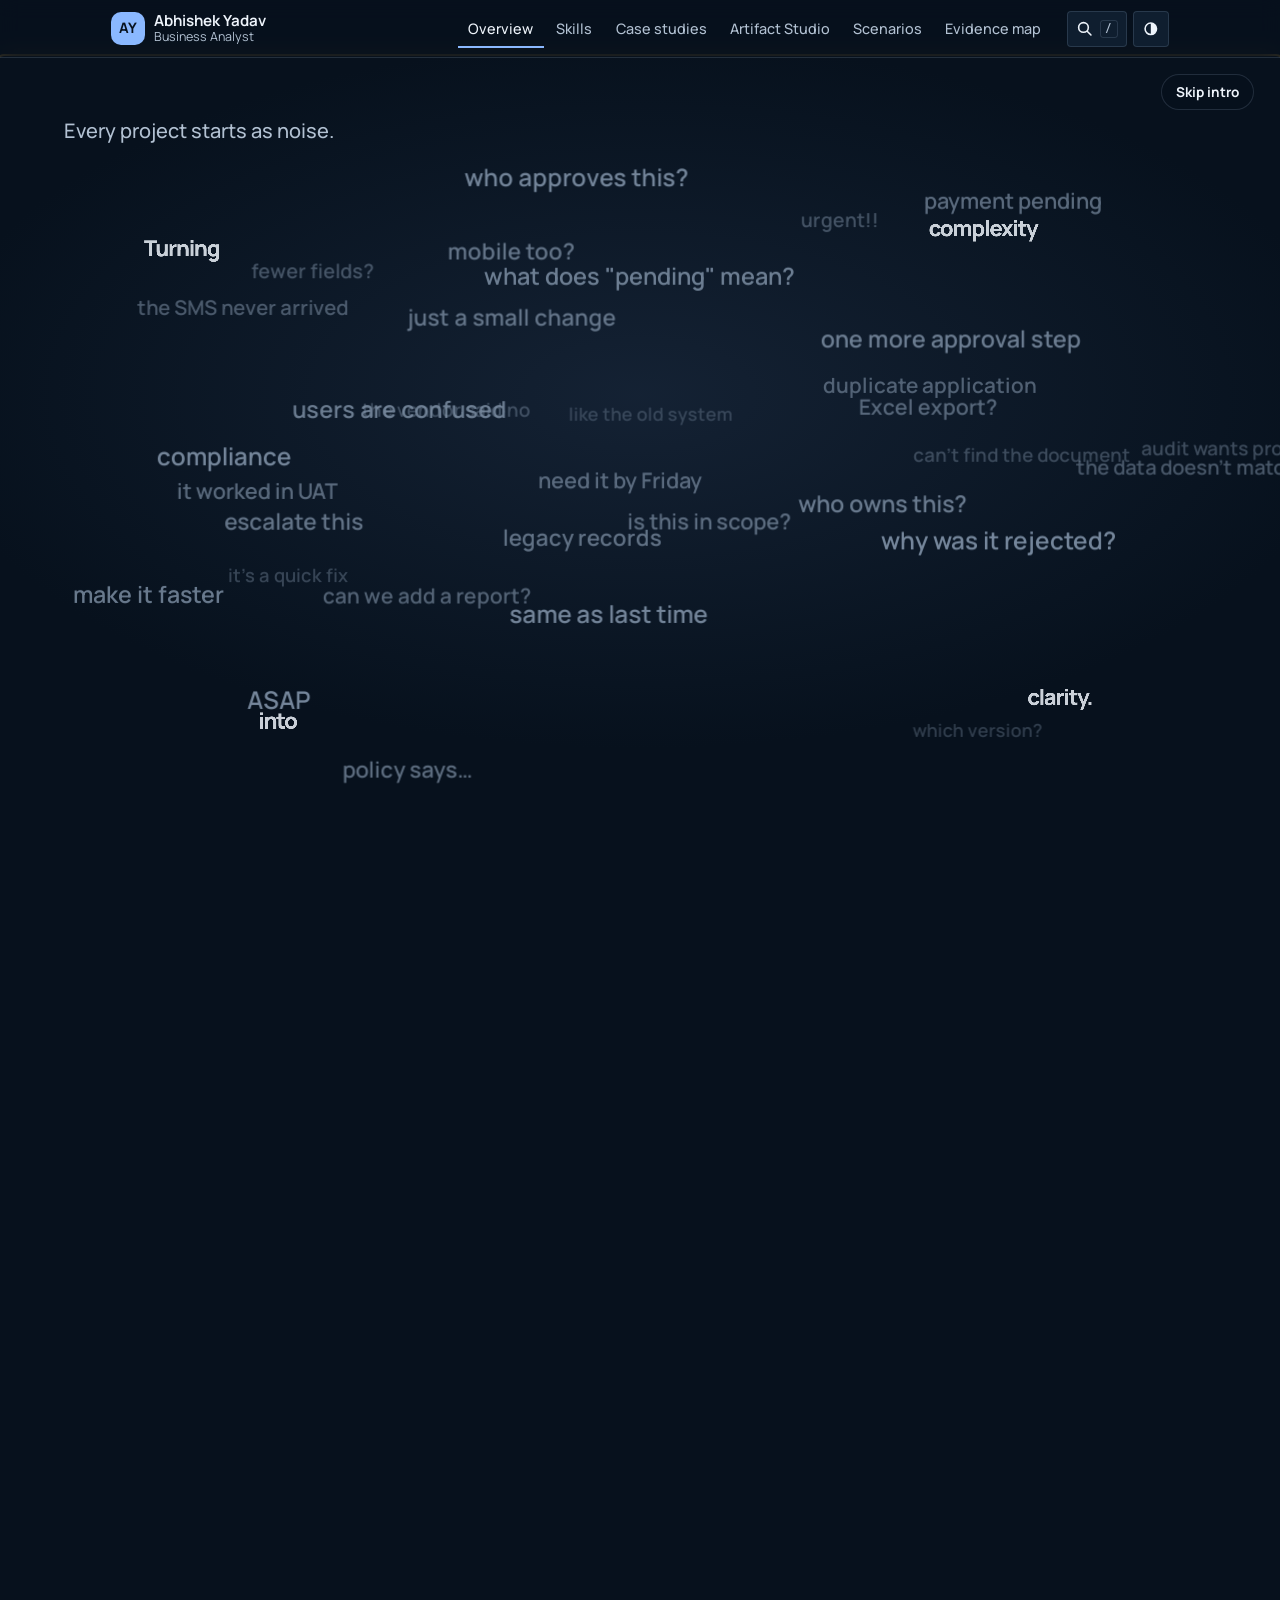
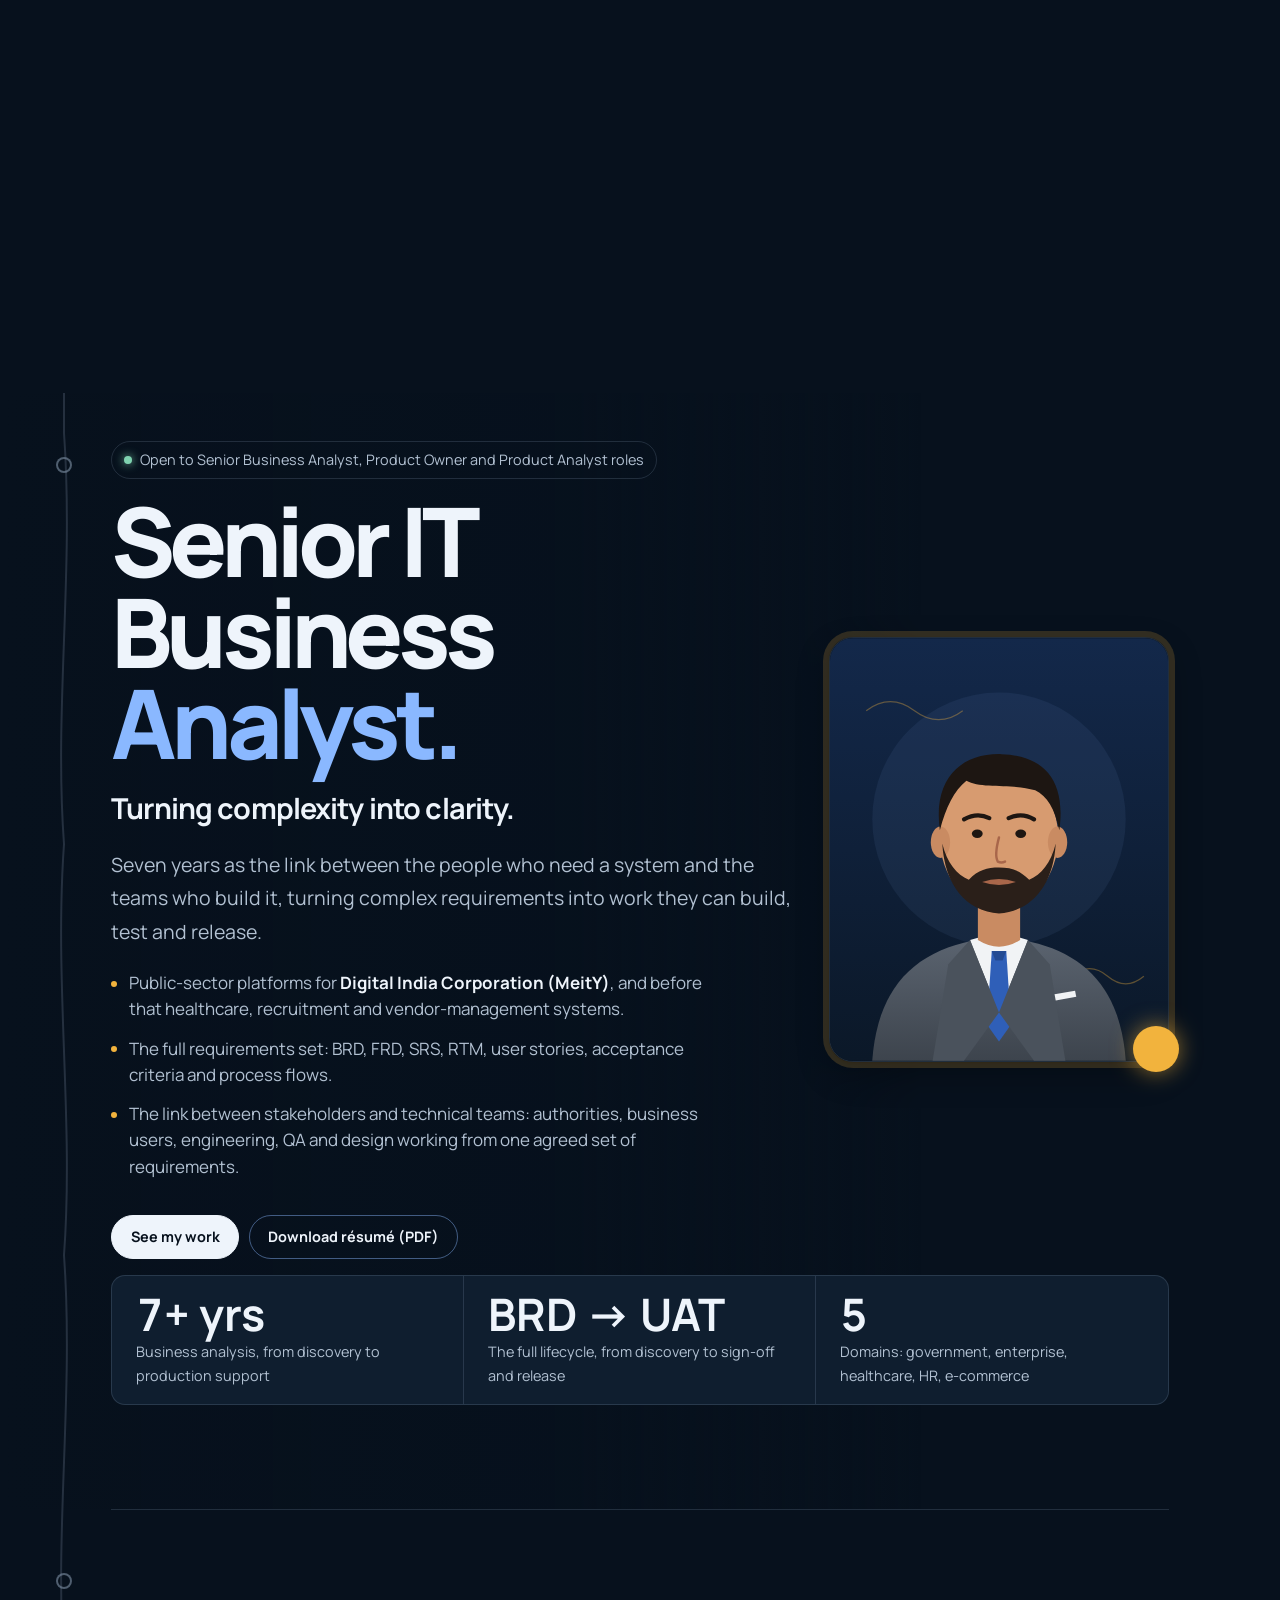
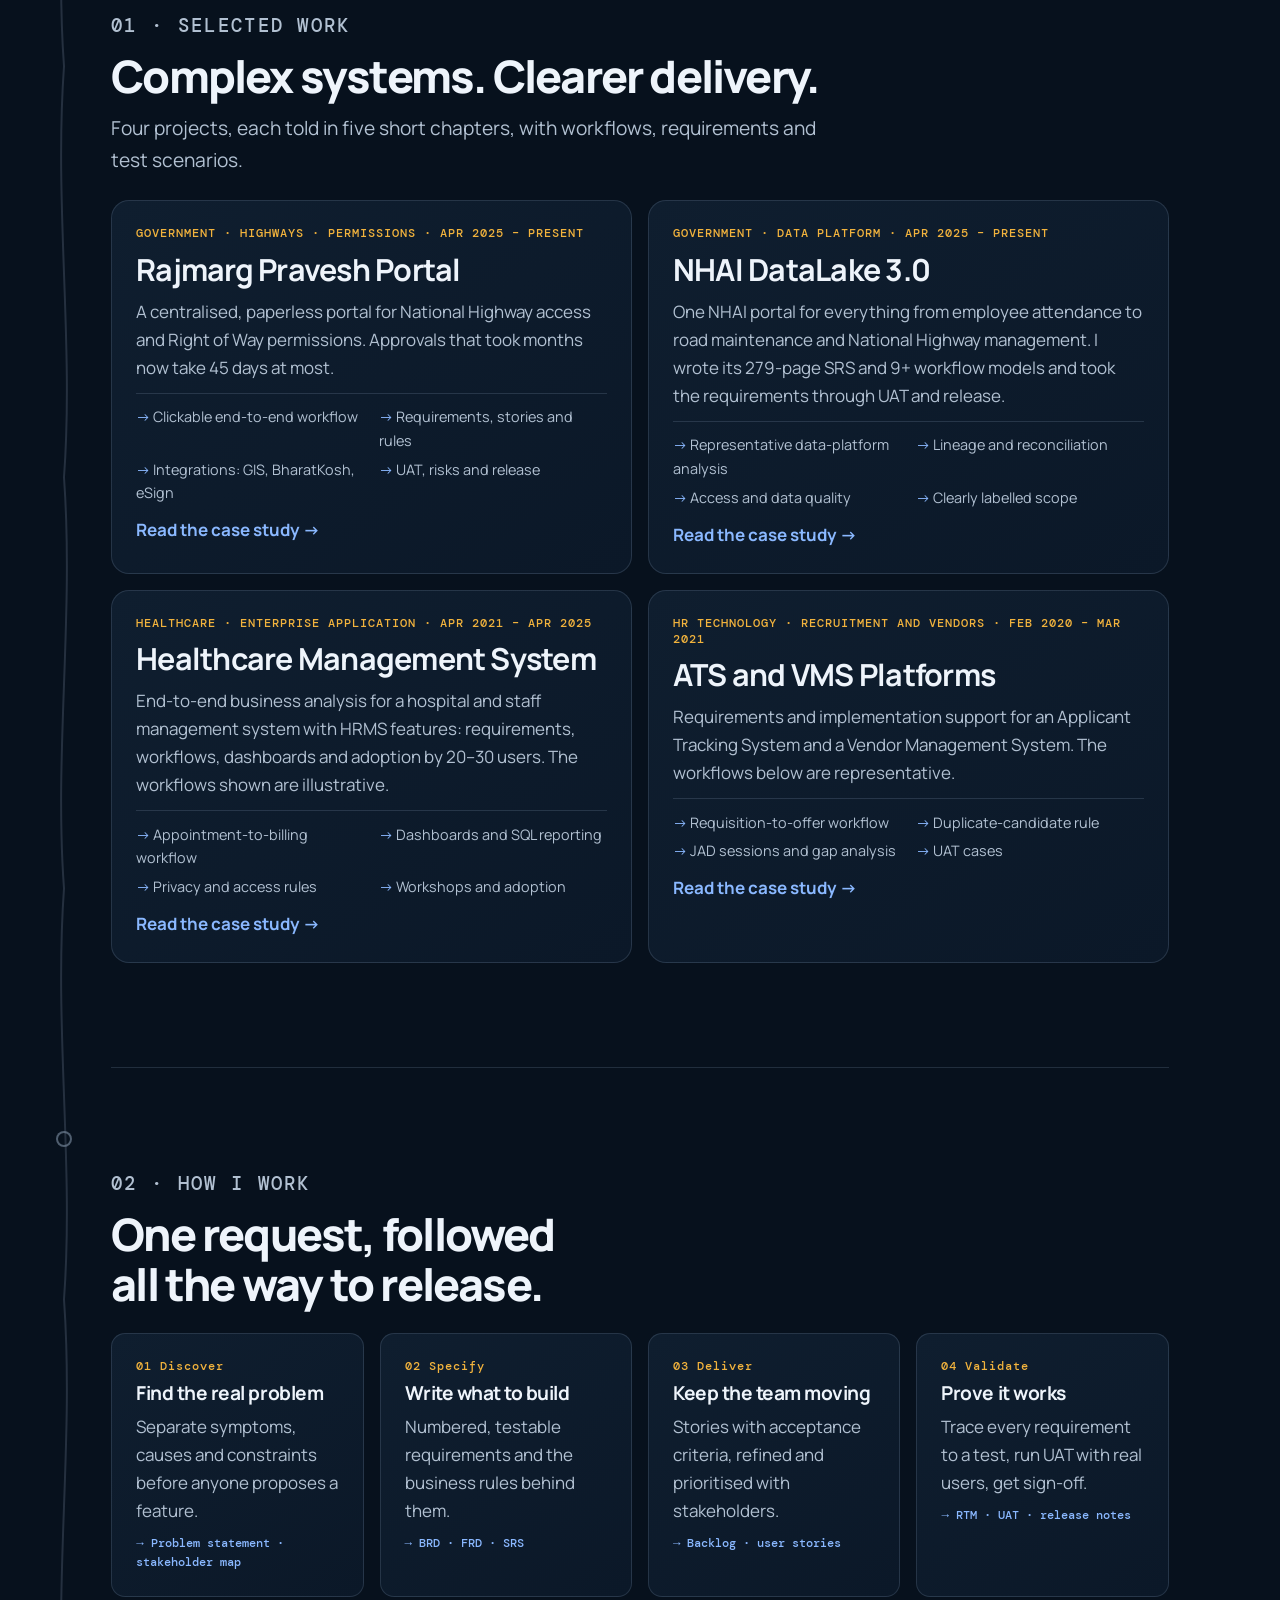
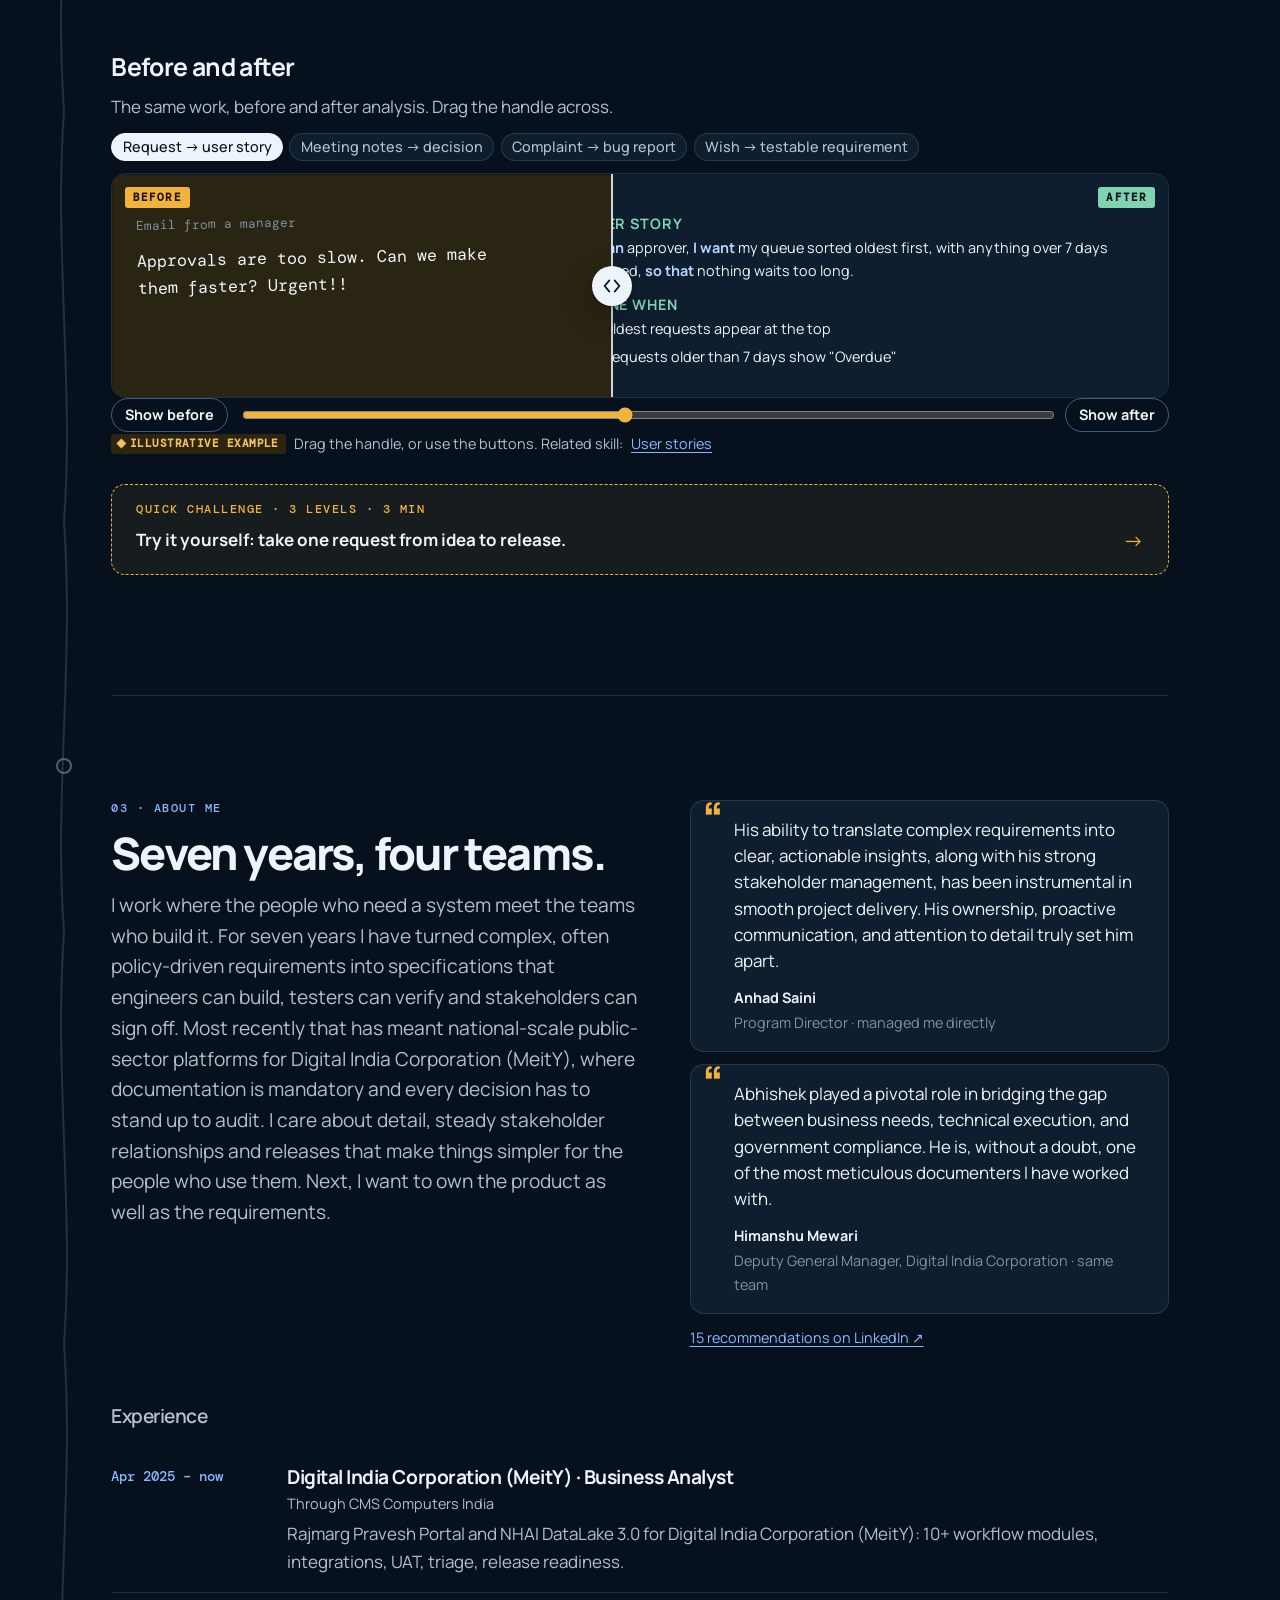
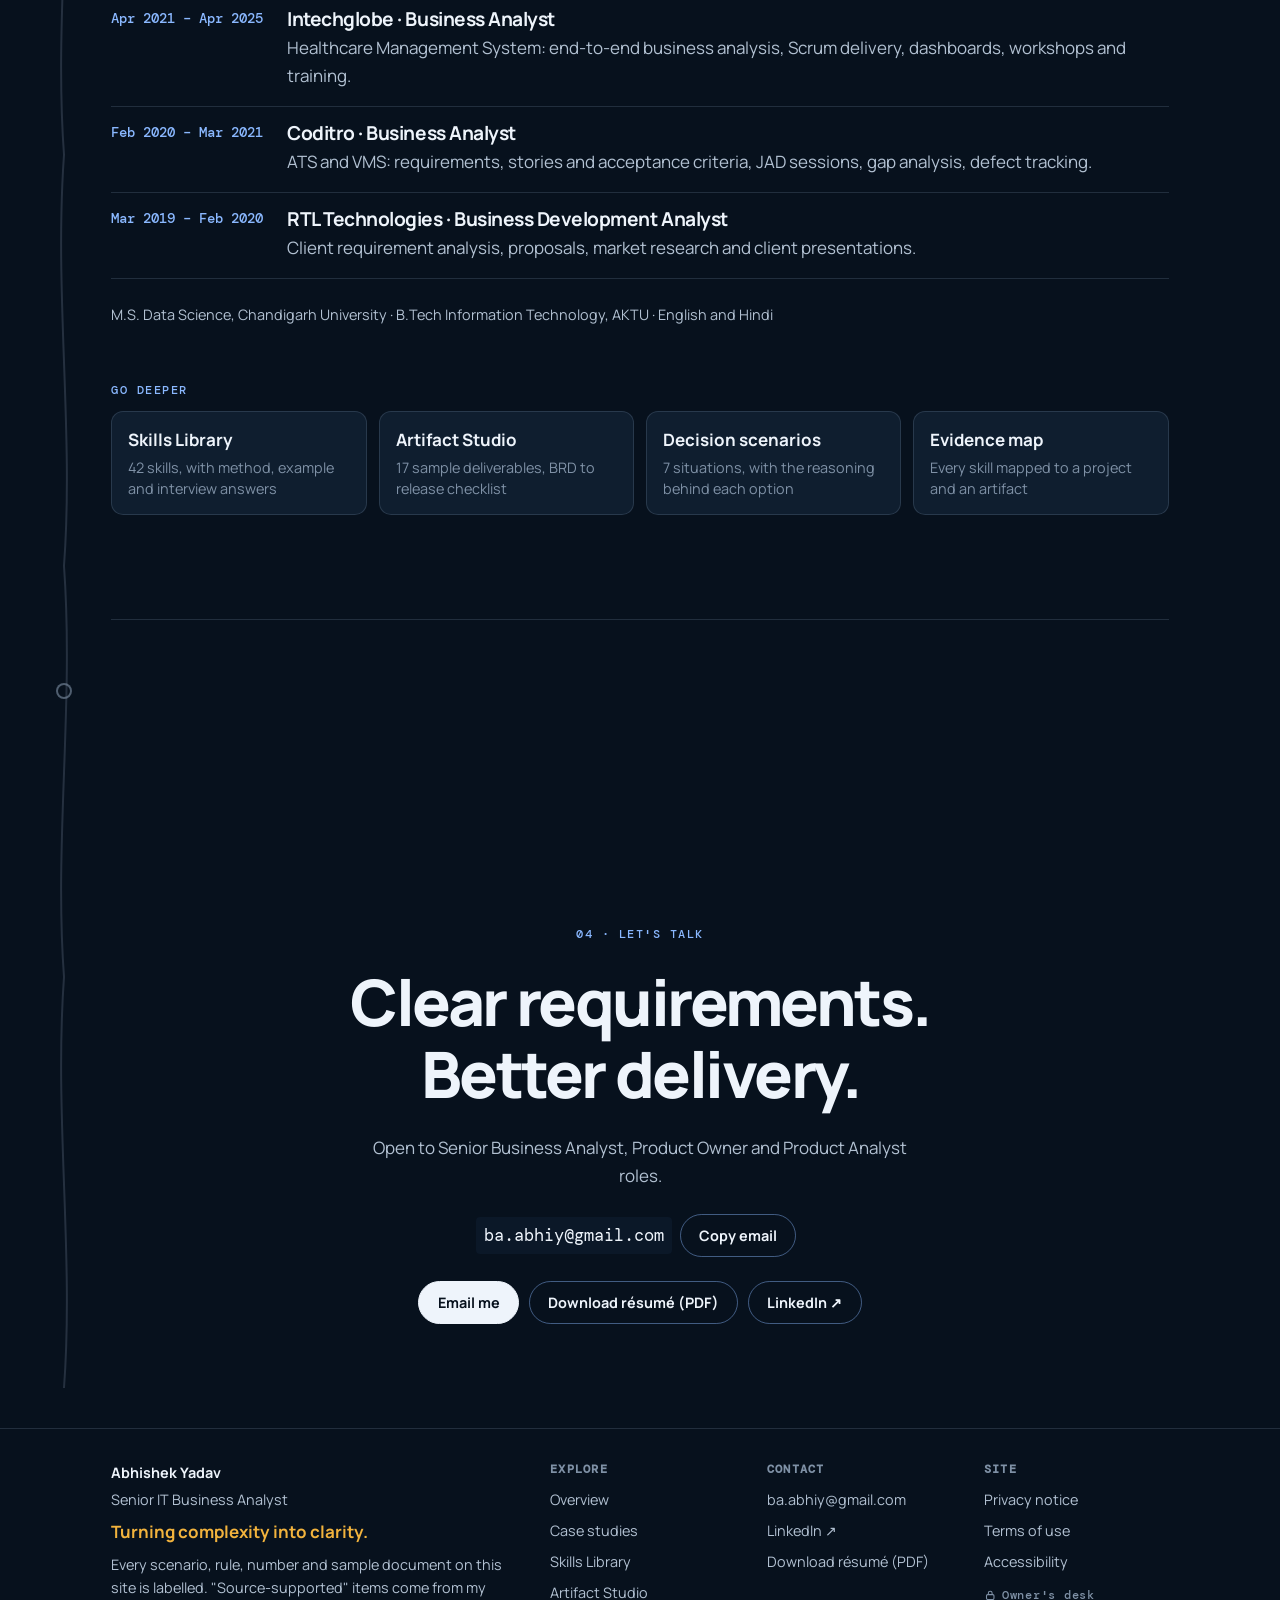
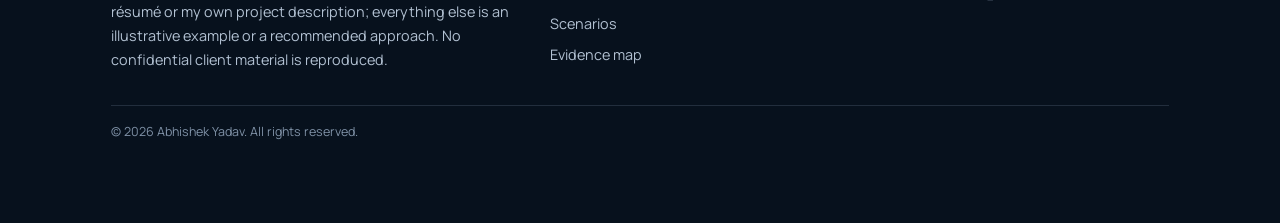
==== commit 7fc5f7aa: "Publish avatar; remove unused code and files; social card and favicon from the avatar; ready for a c" ====
--- a/index.html
+++ b/index.html
@@ -13,12 +13,12 @@
 <meta property="og:image:width" content="1200">
 <meta property="og:image:height" content="630">
 <meta name="twitter:card" content="summary_large_image">
-<link rel="icon" href="assets/img/abhishek-yadav.jpg">
+<link rel="icon" href="assets/img/favicon.svg" type="image/svg+xml">
 <link rel="preconnect" href="https://fonts.googleapis.com">
 <link rel="preconnect" href="https://fonts.gstatic.com" crossorigin>
 <link rel="stylesheet" href="https://fonts.googleapis.com/css2?family=DM+Mono:wght@400;500&family=Manrope:wght@400;500;600;700;800&display=swap">
-<link rel="stylesheet" href="assets/css/main.css?v=20261015d">
-<script src="assets/js/loader.js?v=20261015d"></script>
+<link rel="stylesheet" href="assets/css/main.css?v=20261015e">
+<script src="assets/js/loader.js?v=20261015e"></script>
 <script>
   /* Apply a saved theme before first paint. Storage may be unavailable; the page works without it. */
   try { var t = localStorage.getItem('pf-theme'); if (t === 'light' || t === 'dark') document.documentElement.setAttribute('data-theme', t); } catch (e) {}
@@ -139,22 +139,22 @@
   </div>
 </div>
 
-<script src="assets/js/data/skills-a.js?v=20261015d"></script>
-<script src="assets/js/data/skills-b.js?v=20261015d"></script>
-<script src="assets/js/data/skills-c.js?v=20261015d"></script>
-<script src="assets/js/data/cases.js?v=20261015d"></script>
-<script src="assets/js/data/flows.js?v=20261015d"></script>
-<script src="assets/js/data/artifacts.js?v=20261015d"></script>
-<script src="assets/js/data/scenarios.js?v=20261015d"></script>
-<script src="assets/js/data/extras.js?v=20261015d"></script>
-<script src="assets/js/data/legal.js?v=20261015d"></script>
-<script src="assets/js/widgets.js?v=20261015d"></script>
-<script src="assets/js/extras.js?v=20261015d"></script>
-<script src="assets/js/stats.js?v=20261015d"></script>
-<script src="assets/js/owner.js?v=20261015d"></script>
-<script src="assets/js/intros.js?v=20261015d"></script>
-<script src="assets/js/avatar.js?v=20261015d"></script>
-<script src="assets/js/app.js?v=20261015d"></script>
-<script src="assets/js/words-bg.js?v=20261015d"></script>
+<script src="assets/js/data/skills-a.js?v=20261015e"></script>
+<script src="assets/js/data/skills-b.js?v=20261015e"></script>
+<script src="assets/js/data/skills-c.js?v=20261015e"></script>
+<script src="assets/js/data/cases.js?v=20261015e"></script>
+<script src="assets/js/data/flows.js?v=20261015e"></script>
+<script src="assets/js/data/artifacts.js?v=20261015e"></script>
+<script src="assets/js/data/scenarios.js?v=20261015e"></script>
+<script src="assets/js/data/extras.js?v=20261015e"></script>
+<script src="assets/js/data/legal.js?v=20261015e"></script>
+<script src="assets/js/widgets.js?v=20261015e"></script>
+<script src="assets/js/extras.js?v=20261015e"></script>
+<script src="assets/js/stats.js?v=20261015e"></script>
+<script src="assets/js/owner.js?v=20261015e"></script>
+<script src="assets/js/intros.js?v=20261015e"></script>
+<script src="assets/js/avatar.js?v=20261015e"></script>
+<script src="assets/js/app.js?v=20261015e"></script>
+<script src="assets/js/words-bg.js?v=20261015e"></script>
 </body>
 </html>
--- a/assets/css/main.css
+++ b/assets/css/main.css
@@ -1,6 +1,7 @@
 /* Direction A: a calm, dark navy page in the portfolio's own design language. One gold thread (the traceability idea)
    runs from the intro down the overview; sky blue for links and highlights, gold for signals. Manrope for reading,
    DM Mono for labels. Dark is the default; a light version stays available from the theme toggle. */
+:focus-visible { outline: 2px solid var(--signal); outline-offset: 2px; border-radius: 4px; }
 :root {
   --paper: #07111d;
   --surface: #0f1e2f;
@@ -52,7 +53,6 @@
 [hidden] { display: none !important; }
 a { color: var(--accent); text-underline-offset: 3px; }
 a:hover { color: var(--accent-ink); }
-:focus-visible { outline: 2px solid var(--signal); outline-offset: 2px; border-radius: 4px; }
 h1, h2, h3, h4 { font-family: var(--f-display); line-height: 1.12; text-wrap: balance; margin: 0; letter-spacing: -.02em; }
 h1 { font-size: var(--t-3xl); font-weight: 800; letter-spacing: -.05em; line-height: 1; }
 h2 { font-size: var(--t-2xl); font-weight: 800; letter-spacing: -.04em; }
@@ -145,8 +145,8 @@
 .ev-source::before { background: currentColor; border-radius: 50%; }
 .ev-brief { color: var(--ev-source); background: var(--ev-source-bg); }
 .ev-brief::before { border: 1.5px solid currentColor; border-radius: 50%; }
-.ev-ill, .ev-illustrative { color: var(--ev-ill); background: var(--ev-ill-bg); }
-.ev-ill::before, .ev-illustrative::before { background: currentColor; transform: rotate(45deg); width: .42rem; height: .42rem; }
+.ev-ill { color: var(--ev-ill); background: var(--ev-ill-bg); }
+.ev-ill::before { background: currentColor; transform: rotate(45deg); width: .42rem; height: .42rem; }
 .ev-rec, .ev-recommended { color: var(--ev-rec); background: var(--ev-rec-bg); }
 .ev-rec::before, .ev-recommended::before { border: 1.5px solid currentColor; }
 .ev-mixed { color: var(--ink-2); background: var(--surface-2); }
@@ -158,10 +158,7 @@
 .page > * { min-width: 0; }
 .page-head { display: grid; gap: var(--s-3); }
 .section { display: grid; gap: var(--s-5); }
-.section-head { display: flex; justify-content: space-between; align-items: end; gap: var(--s-4); flex-wrap: wrap; }
-.section-head p { max-width: 60ch; }
 .grid { display: grid; gap: var(--s-4); }
-.g2 { grid-template-columns: repeat(auto-fit, minmax(min(100%, 320px), 1fr)); }
 .g3 { grid-template-columns: repeat(auto-fill, minmax(min(100%, 280px), 1fr)); }
 .g4 { grid-template-columns: repeat(auto-fill, minmax(min(100%, 220px), 1fr)); }
 .card { background: var(--surface); border: 1px solid var(--rule); border-radius: var(--r); padding: var(--s-5); display: grid; gap: var(--s-3); align-content: start; min-width: 0; }
@@ -181,18 +178,12 @@
 .hero h1 { max-width: 15ch; }
 .hero h1 em { font-style: normal; color: var(--accent); }
 .hero .lede { max-width: 54ch; }
-.hero-meta { display: flex; flex-wrap: wrap; gap: .4rem 1.2rem; font-size: var(--t-sm); color: var(--ink-2); }
-.hero-meta span { display: inline-flex; gap: .4rem; align-items: center; }
 .glance { display: grid; grid-template-columns: repeat(auto-fit, minmax(min(100%, 200px), 1fr)); border: 1px solid var(--rule); border-radius: var(--r); background: var(--surface); }
 .glance > div { padding: var(--s-4) var(--s-5); border-right: 1px solid var(--rule); display: grid; gap: .25rem; align-content: start; }
 .glance > div:last-child { border-right: 0; }
 .glance .v { font: 700 var(--t-2xl)/1 var(--f-display); font-stretch: 112%; font-variant-numeric: tabular-nums; }
 .glance .l { font-size: var(--t-sm); color: var(--ink-2); }
 @media (max-width: 700px) { .glance > div { border-right: 0; border-bottom: 1px solid var(--rule); } .glance > div:last-child { border-bottom: 0; } }
-.summary60 { display: grid; grid-template-columns: minmax(0, 1fr) minmax(0, 1.3fr); gap: var(--s-6); align-items: start; }
-@media (max-width: 860px) { .summary60 { grid-template-columns: 1fr; } }
-.summary60 ol { display: grid; gap: .6rem; padding-left: 1.4rem; }
-.summary60 li::marker { font-family: var(--f-mono); color: var(--accent); font-weight: 500; }
 .timeline { display: grid; gap: 0; border-left: 2px solid var(--rule); margin-left: .4rem; }
 .tl-item { position: relative; padding: 0 0 var(--s-5) var(--s-5); display: grid; gap: .3rem; }
 .tl-item::before { content: ""; position: absolute; left: -.45rem; top: .35rem; width: .8rem; height: .8rem; background: var(--paper); border: 2px solid var(--accent); border-radius: 2px; transform: rotate(45deg); }
@@ -203,12 +194,8 @@
 .chain button { font: 500 var(--t-sm)/1.2 var(--f-mono); padding: .45rem .6rem; border: 1px solid var(--rule); background: var(--surface); color: var(--ink); border-radius: 4px; cursor: pointer; }
 .chain button[aria-pressed="true"] { background: var(--accent); color: var(--paper); border-color: var(--accent); }
 .chain .arrow { color: var(--ink-3); font-family: var(--f-mono); }
-.chain-out { min-height: 6.5rem; }
-.chain-out h4 { font-size: var(--t-md); margin-bottom: .35rem; }
 .cap { border-top: 3px solid var(--accent); }
 .cap ul { font-size: var(--t-sm); color: var(--ink-2); }
-.legend { display: grid; gap: var(--s-3); grid-template-columns: repeat(auto-fit, minmax(min(100%, 240px), 1fr)); }
-.legend > div { display: grid; gap: .35rem; align-content: start; }
 .contact { display: grid; gap: var(--s-4); grid-template-columns: repeat(auto-fit, minmax(min(100%, 260px), 1fr)); }
 .copy-line { display: flex; gap: .5rem; align-items: center; flex-wrap: wrap; }
 .copy-line code { font-size: var(--t-md); user-select: all; background: var(--surface-2); padding: .3rem .5rem; border-radius: 4px; word-break: break-all; }
@@ -231,11 +218,7 @@
 .crumbs { font-size: var(--t-sm); color: var(--ink-2); display: flex; gap: .4rem; flex-wrap: wrap; }
 .crumbs a { color: var(--ink-2); }
 .detail { display: grid; grid-template-columns: minmax(0, 1fr) 260px; gap: var(--s-6); align-items: start; }
-@media (max-width: 960px) { .detail { grid-template-columns: 1fr; } .toc { display: none; } }
-.toc { position: sticky; top: 5rem; display: grid; gap: .15rem; font-size: var(--t-sm); max-height: calc(100vh - 7rem); overflow: auto; padding-right: .25rem; }
-.toc a { color: var(--ink-2); text-decoration: none; padding: .25rem .5rem; border-left: 2px solid var(--rule); }
-.toc a:hover { color: var(--ink); border-left-color: var(--accent); }
-.toc .toc-title { font: 500 var(--t-xs)/1.2 var(--f-mono); text-transform: uppercase; letter-spacing: .06em; color: var(--ink-3); margin-bottom: .4rem; }
+@media (max-width: 960px) { .detail { grid-template-columns: 1fr; } }
 .stack { display: grid; gap: var(--s-4); min-width: 0; }
 .blocks { display: grid; gap: var(--s-3); }
 .block { background: var(--surface); border: 1px solid var(--rule); border-radius: var(--r); min-width: 0; }
@@ -271,7 +254,6 @@
 .facts .k { font: 500 var(--t-xs)/1.4 var(--f-mono); text-transform: uppercase; letter-spacing: .06em; color: var(--ink-2); }
 .pager { display: flex; justify-content: space-between; gap: var(--s-4); flex-wrap: wrap; }
 .pager a { max-width: 48%; }
-.tool-row { display: flex; gap: .5rem; flex-wrap: wrap; justify-content: space-between; align-items: center; }
 
 /* Tabs */
 .tabs { display: grid; gap: var(--s-4); min-width: 0; }
@@ -429,57 +411,6 @@
 :root { --night-bg: #0b1317; --night-bg-2: #15222a; --night-ink: #e8eeeb; --night-ink-2: #a7b6b2; --asphalt: #1b252b; --lane: #eef2f0; }
 .intro { position: relative; height: 560vh; z-index: 2; }
 .intro.is-static { height: auto; }
-.ic-stage { position: sticky; top: 0; height: 100vh; height: 100svh; overflow: hidden; background-color: var(--paper);
-  background-image: linear-gradient(color-mix(in srgb, var(--rule) 55%, transparent) 1px, transparent 1px), linear-gradient(90deg, color-mix(in srgb, var(--rule) 55%, transparent) 1px, transparent 1px);
-  background-size: 48px 48px; --cw: 172px; --chh: 106px; }
-@media (max-width: 639px) { .ic-stage { --cw: 128px; --chh: 84px; } }
-.ic-night { position: absolute; inset: 0; background: radial-gradient(ellipse 90% 70% at 50% 40%, var(--night-bg-2), var(--night-bg)); opacity: 0; pointer-events: none; }
-.ic-world { position: absolute; inset: 0; perspective: 1000px; perspective-origin: 50% 47%; transform-style: preserve-3d; pointer-events: none; }
-.ic-links { position: absolute; inset: 0; width: 100%; height: 100%; opacity: 0; pointer-events: none; }
-.ic-link { fill: none; stroke: var(--accent); stroke-width: 1.4; stroke-opacity: .75; }
-.ic-card { position: absolute; left: 50%; top: 47%; width: var(--cw); height: var(--chh); margin: calc(var(--chh) / -2) 0 0 calc(var(--cw) / -2); transform-style: preserve-3d; will-change: transform; }
-.ic-face { position: absolute; inset: 0; opacity: var(--o, 1); backface-visibility: hidden; -webkit-backface-visibility: hidden; border-radius: 6px; padding: .55rem .65rem; display: flex; flex-direction: column; gap: .3rem; overflow: hidden; box-shadow: 0 1px 2px rgba(10, 20, 26, .08), 0 6px 18px rgba(10, 20, 26, .10); }
-.ic-front { background: var(--signal-soft); border: 1px solid color-mix(in srgb, var(--signal) 45%, transparent); color: var(--ink); }
-.ic-back { transform: rotateY(180deg); background: var(--surface); border: 1px solid var(--rule); border-top: 4px solid var(--ic-col, var(--accent)); color: var(--ink); }
-.ic-t0 { --ic-col: var(--signal); } .ic-t1 { --ic-col: var(--accent); } .ic-t2 { --ic-col: var(--viz-3); } .ic-t3 { --ic-col: var(--ink-2); } .ic-t4 { --ic-col: var(--viz-1); }
-.ic-tag { font: 600 .62rem/1.2 var(--f-mono); letter-spacing: .07em; text-transform: uppercase; color: var(--ev-ill); }
-.ic-id { font: 600 .72rem/1.2 var(--f-mono); color: var(--ink-2); }
-.ic-txt { font: 500 .8rem/1.28 var(--f-body); }
-@media (max-width: 639px) { .ic-txt { font-size: .68rem; } .ic-face { padding: .4rem .5rem; } }
-.ic-tick { position: absolute; right: .45rem; top: .4rem; width: 1.15rem; height: 1.15rem; border-radius: 50%; background: var(--accent); transform: scale(var(--tick, 0)); }
-.ic-tick::after { content: ""; position: absolute; left: .4rem; top: .2rem; width: .28rem; height: .55rem; border-right: 2px solid var(--paper); border-bottom: 2px solid var(--paper); transform: rotate(45deg); }
-.ic-sheet { position: absolute; left: 50%; top: 47%; background: var(--surface); border: 1px solid var(--rule); border-radius: 6px; box-shadow: var(--shadow); display: flex; justify-content: space-between; gap: 1rem; padding: .7rem 1rem; font: 500 .72rem/1.2 var(--f-mono); color: var(--ink-2); text-transform: uppercase; letter-spacing: .06em; opacity: 0; }
-.ic-road { position: absolute; left: 50%; top: 47%; height: 4700px; transform-origin: 0 0; opacity: 0;
-  background: linear-gradient(90deg, var(--signal) 0 4px, transparent 4px calc(100% - 4px), var(--signal) calc(100% - 4px)),
-    linear-gradient(var(--lane) 0 60px, transparent 60px 160px) center 0 / 5px 160px repeat-y, var(--asphalt);
-  -webkit-mask-image: linear-gradient(to bottom, #000 0, #000 55%, transparent 100%); mask-image: linear-gradient(to bottom, #000 0, #000 55%, transparent 100%); }
-.ic-stone { position: absolute; left: 50%; top: 47%; width: 22px; height: 40px; margin-left: -11px; background: #eef1ef; border-radius: 11px 11px 2px 2px; overflow: hidden; opacity: 0; }
-.ic-stone span { display: block; height: 15px; background: var(--signal); }
-.ic-bubble { position: absolute; left: 50%; top: 45%; transform: translate(-50%, -50%); background: var(--surface); border: 1px solid var(--rule); border-radius: 22px 22px 22px 4px; box-shadow: var(--shadow); padding: 1.1rem 1.4rem; width: min(560px, calc(100vw - 32px)); display: grid; gap: .5rem; }
-.ic-bubble p { font: 650 clamp(1.35rem, 3.6vw, 2.1rem)/1.2 var(--f-display); font-stretch: 112%; text-wrap: balance; }
-.ic-bubble span { font: 500 .75rem/1.2 var(--f-mono); color: var(--ink-2); }
-.ic-cap { position: absolute; left: max(16px, 4vw); bottom: calc(5vh + 44px); width: min(440px, calc(100vw - 32px)); background: color-mix(in srgb, var(--surface) 94%, transparent); border: 1px solid var(--rule); border-radius: var(--r); padding: 1rem 1.15rem; display: grid; gap: .45rem; box-shadow: var(--shadow); opacity: 0; }
-.ic-cap h2 { font-size: var(--t-2xl); }
-.ic-cap p:last-child { font-size: var(--t-sm); color: var(--ink-2); }
-@media (max-width: 639px) { .ic-cap { bottom: calc(3vh + 52px); padding: .75rem .9rem; } .ic-cap h2 { font-size: var(--t-xl); } }
-.ic-finale { position: absolute; left: 50%; top: 46%; transform: translate(-50%, -50%); width: min(760px, calc(100vw - 32px)); text-align: center; display: grid; gap: .8rem; justify-items: center; color: var(--night-ink); opacity: 0; }
-.ic-finale h2 { font-size: var(--t-3xl); font-stretch: 118%; font-weight: 700; }
-.ic-finale p { color: var(--night-ink-2); font-size: var(--t-lg); max-width: 52ch; }
-.ic-finale .kicker { color: var(--night-ink-2); }
-.ic-down { font: 500 .75rem/1 var(--f-mono); letter-spacing: .08em; text-transform: uppercase; color: var(--signal); }
-.ic-hint { position: absolute; left: 50%; bottom: calc(6vh + 40px); transform: translateX(-50%); font: 500 .75rem/1 var(--f-mono); letter-spacing: .08em; text-transform: uppercase; color: var(--ink-2); white-space: nowrap; }
-.ic-skip { position: absolute; right: max(16px, 2vw); top: calc(72px + env(safe-area-inset-top, 0px)); font: 600 var(--t-sm)/1 var(--f-body); padding: .55rem .85rem; border-radius: 4px; border: 1px solid var(--rule); background: var(--surface); color: var(--ink); cursor: pointer; z-index: 3; }
-.ic-skip:hover { border-color: var(--ink-3); }
-.ic-rail { position: absolute; right: max(16px, 2vw); top: 50%; transform: translateY(-50%); display: grid; gap: .6rem; }
-.ic-rail span { width: 9px; height: 9px; border-radius: 50%; border: 1.5px solid var(--ink-3); }
-.ic-rail span.on { background: var(--signal); border-color: var(--signal); }
-.ic-note { position: absolute; right: max(16px, 2vw); bottom: calc(10px + env(safe-area-inset-bottom, 0px)); font: 500 .68rem/1.3 var(--f-mono); color: var(--ink-3); max-width: 60vw; text-align: right; }
-.is-night .ic-note, .is-night .ic-hint { color: var(--night-ink-2); }
-.is-night .ic-rail span { border-color: var(--night-ink-2); }
-.is-night .ic-rail span.on { border-color: var(--signal); }
-.ic-board { padding-block: var(--s-6); display: grid; gap: var(--s-3); }
-.ic-board-row { display: grid; grid-template-columns: repeat(auto-fit, minmax(min(100%, 180px), 1fr)); gap: var(--s-3); }
-.ic-board-row .panel { display: grid; gap: .35rem; align-content: start; }
 
 .chainage.is-hidden { opacity: 0; visibility: hidden; }
 .chainage { transition: opacity .2s; }
@@ -528,7 +459,7 @@
 .node-dot { position: absolute; left: calc(max(10px, calc(50% - var(--maxw) / 2 - 8px)) + 4px); width: 16px; height: 16px; border-radius: 50%; border: 2px solid color-mix(in srgb, var(--ink-3) 60%, transparent); background: var(--paper); transition: border-color .3s, background .3s, box-shadow .3s; z-index: 1; }
 .node-dot.on { border-color: var(--signal); background: var(--signal); box-shadow: 0 0 14px color-mix(in srgb, var(--signal) 70%, transparent); }
 @media (max-width: 1240px) { .home-thread, .node-dot { left: 6px; } .home .wrap { padding-left: max(28px, 4vw); } }
-.home > .wrap > section, .home .h-sec { position: relative; padding-block: clamp(56px, 9vw, 104px); border-top: 1px solid var(--rule); display: grid; gap: var(--s-5); }
+.home > .wrap > section { position: relative; padding-block: clamp(56px, 9vw, 104px); border-top: 1px solid var(--rule); display: grid; gap: var(--s-5); }
 .h-hero { border-top: 0 !important; padding-top: clamp(48px, 8vw, 96px) !important; gap: var(--s-4) !important; }
 .h-status { display: inline-flex; gap: 8px; align-items: center; border: 1px solid var(--rule); border-radius: 99px; padding: 6px 12px; font-size: var(--t-sm); color: var(--ink-2); justify-self: start; }
 .h-status i { width: 8px; height: 8px; border-radius: 50%; background: var(--ev-source); box-shadow: 0 0 10px var(--ev-source); }
@@ -543,9 +474,6 @@
 .h-card h3 { font-size: var(--t-lg); }
 .h-card p { color: var(--ink-2); }
 .h-card .out { font: 500 var(--t-xs)/1.5 var(--f-mono); color: var(--accent); }
-.h-proof { display: grid; grid-template-columns: minmax(0, 1fr) minmax(0, 1fr); gap: var(--s-4); align-items: start; }
-@media (max-width: 780px) { .h-proof { grid-template-columns: 1fr; } }
-.h-story { font-size: var(--t-lg); line-height: 1.6; }
 .h-ac { list-style: none; padding: 0; margin: 0; display: grid; gap: .6rem; }
 .h-ac li { border-left: 3px solid var(--signal); background: color-mix(in srgb, var(--signal) 8%, transparent); padding: .7rem 1rem; border-radius: 0 12px 12px 0; margin: 0; }
 .h-ac b { color: var(--signal); }
@@ -588,14 +516,8 @@
 .h-hero::before { content: ""; position: absolute; z-index: -1; top: 0; bottom: 0; left: calc(50% - 50vw); width: 100vw; background: linear-gradient(90deg, var(--paper) 0%, color-mix(in srgb, var(--paper) 88%, transparent) 45%, transparent 72%); pointer-events: none; }
 @media (max-width: 860px) { .h-hero::before { background: color-mix(in srgb, var(--paper) 84%, transparent); } }
 /* Artifact Studio */
-.studio-how { list-style: none; margin: 0; padding: 0; display: grid; grid-template-columns: repeat(auto-fit, minmax(min(100%, 240px), 1fr)); gap: var(--s-3); }
-.studio-how li { display: flex; gap: .75rem; align-items: center; border: 1px solid var(--rule); border-radius: var(--r); padding: .8rem 1rem; background: var(--surface); margin: 0; }
-.studio-how b { flex: none; width: 2rem; height: 2rem; border-radius: 50%; display: grid; place-items: center; background: var(--signal); color: var(--on-signal); font: 700 .9rem var(--f-mono); }
 .stage-block { display: grid; gap: var(--s-4); padding-top: var(--s-4); border-top: 1px solid var(--rule); }
-.stage-head { display: grid; gap: .3rem; }
 .stage-n { font: 500 var(--t-xs) var(--f-mono); letter-spacing: .1em; text-transform: uppercase; color: var(--signal); }
-.stage-head h2 { font-size: var(--t-xl); }
-.stage-head p { color: var(--ink-2); }
 .read-tip { display: grid; gap: .25rem; border-left: 4px solid var(--signal); background: color-mix(in srgb, var(--signal) 8%, transparent); padding: .9rem 1.1rem; border-radius: 0 var(--r) var(--r) 0; }
 .read-tip b { font-weight: 700; }
 .read-tip span { color: var(--ink-2); }
@@ -606,7 +528,6 @@
 .intro-thread .i-sec.i-chaos { height: 260vh; }
 /* The overview overlaps the end of the intro, so there is no empty stretch between them. */
 .intro-thread:not(.i-static) + .home { margin-top: -45vh; }
-.intro-thread .i-sec.i-thread { height: 360vh; }
 .intro-thread.i-static .i-sec { height: auto; }
 .i1-measure { position: absolute; left: 50%; top: 44%; transform: translate(-50%, -50%); margin: 0; width: min(94%, 1000px); text-align: center; font: 800 clamp(2.4rem, 7.4vw, 6rem)/1.02 var(--f-body); letter-spacing: -.055em; visibility: hidden; }
 .i1-w { position: absolute; left: 0; top: 0; transform-origin: 0 0; white-space: nowrap; font-weight: 600; color: var(--ink-3); will-change: transform, opacity; }
